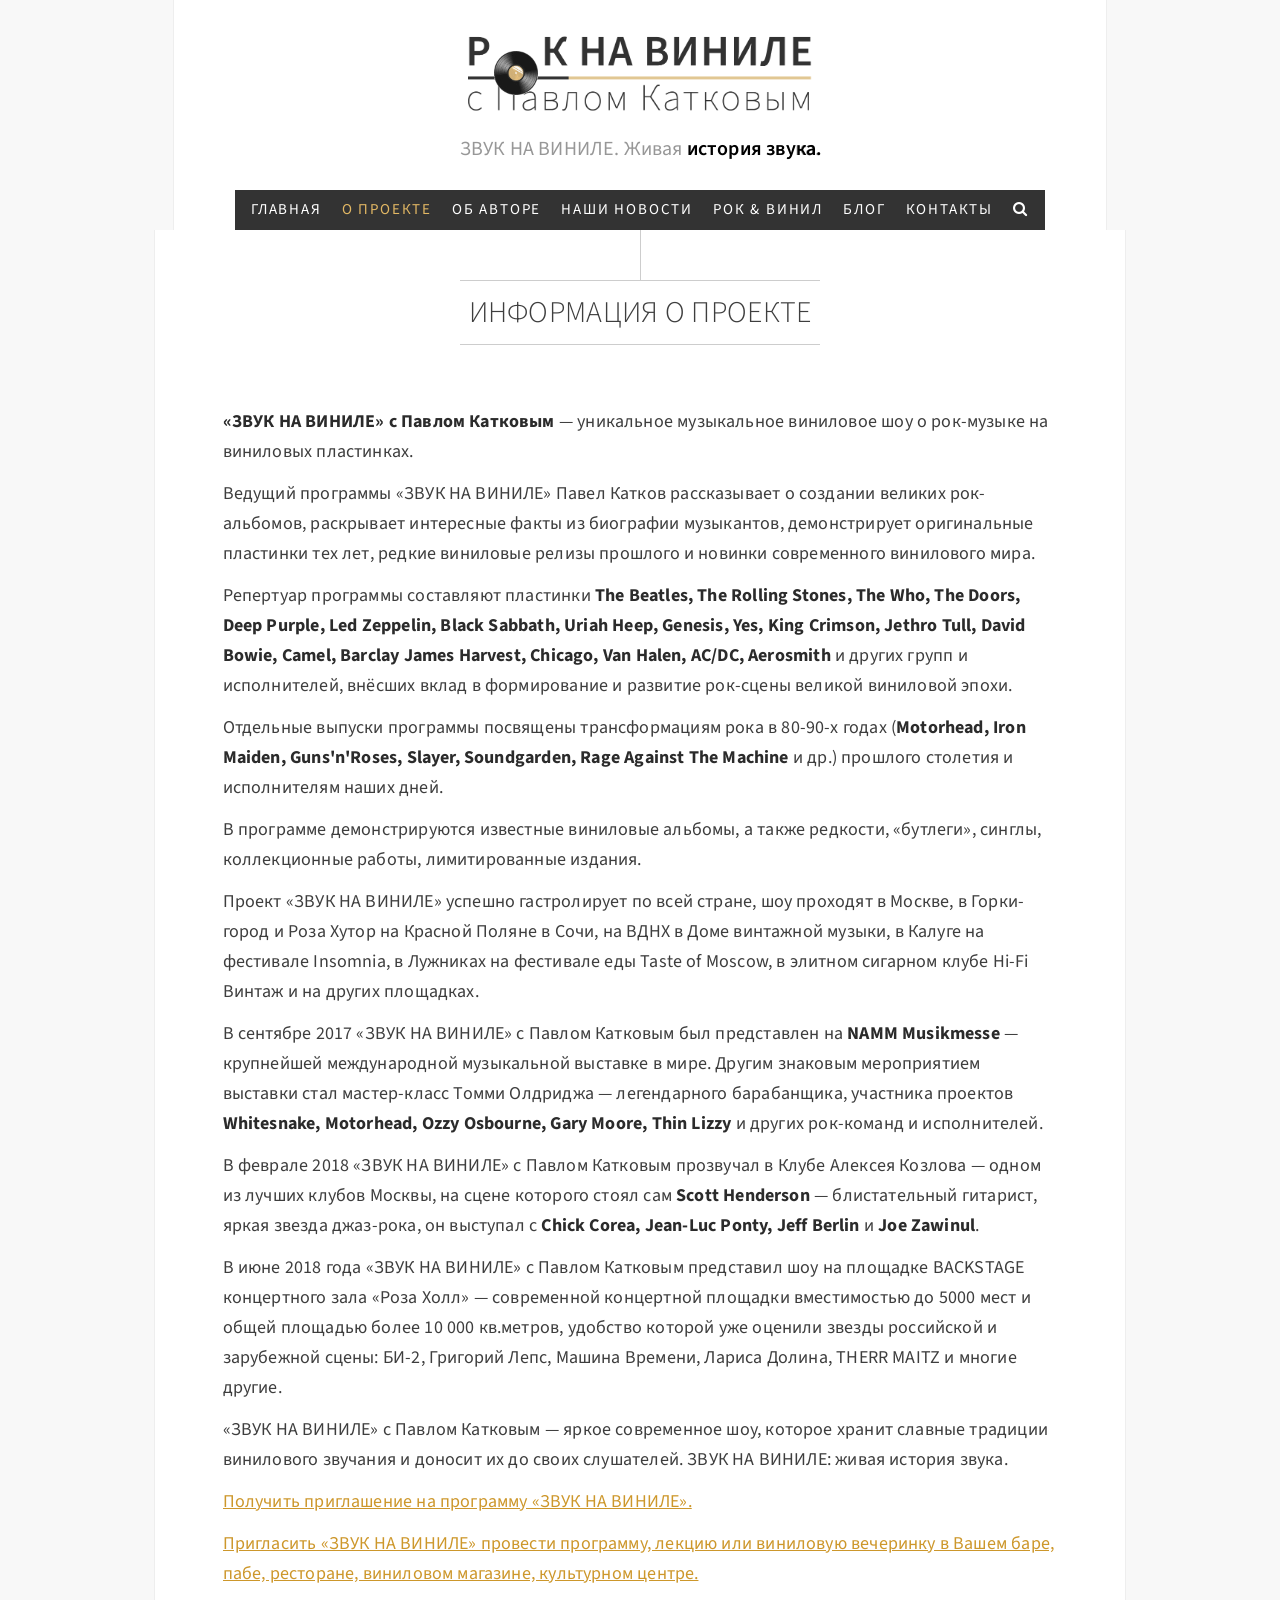
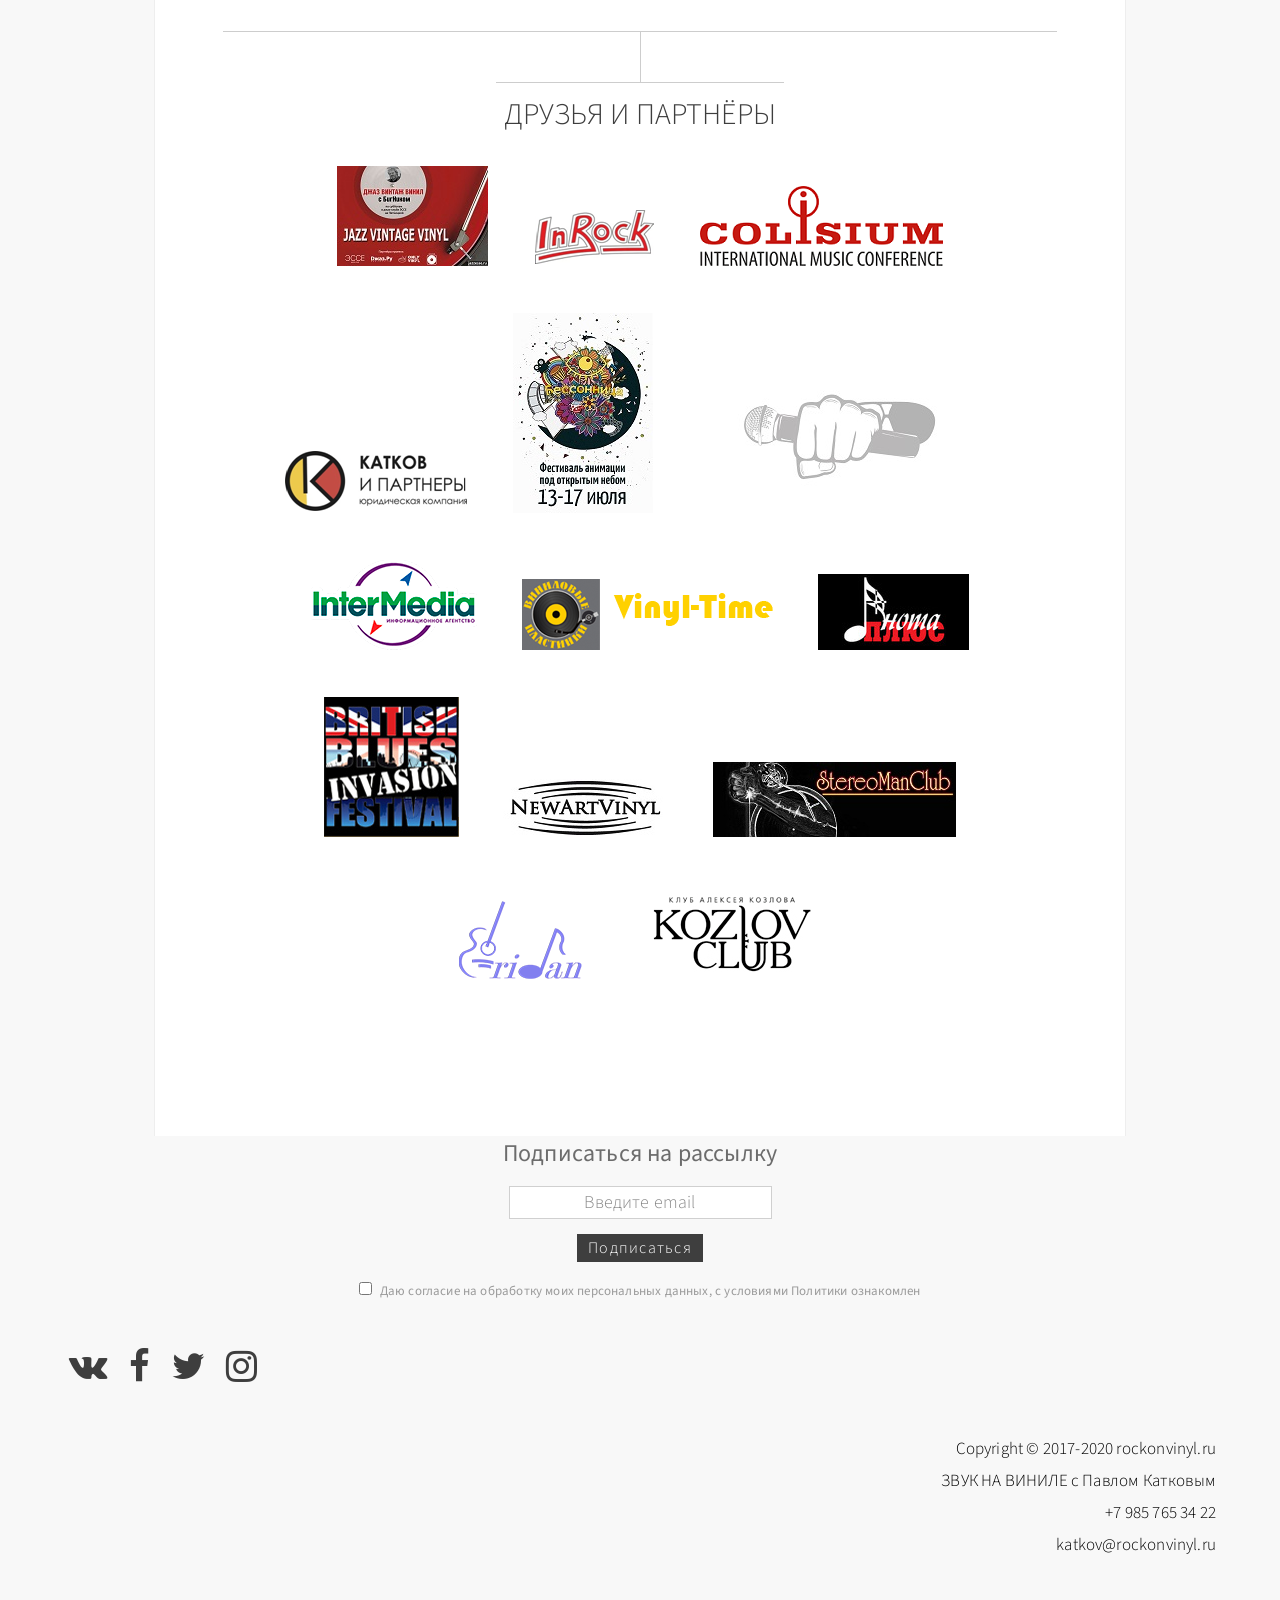
==== about.html @ 26c9b381 "Initial commit" ====
<!DOCTYPE html>
<html dir="ltr" lang="ru" class="">
<head>
    <meta http-equiv="Content-Type" content="text/html; charset=UTF-8">
    <title>Информация о проекте — ЗВУК НА ВИНИЛЕ с Павлом Катковым</title>
    <meta name="keywords" content="звук на виниле, о проекте, павел катков, винил, рок">
    <meta name="description" content="Информация о проекте ЗВУК НА ВИНИЛЕ с Павлом Катковым.">
    <meta name="viewport" content="width=device-width, initial-scale=1">
    <link href="https://fonts.googleapis.com/css?family=Source+Sans+Pro:200,300,400,600,700,900&display=swap&subset=cyrillic" rel="stylesheet">
    <link rel="stylesheet" type="text/css" href="assets/css/bootstrap.min.css">
    <link rel="stylesheet" type="text/css" href="assets/css/bootstrap-theme.css">
    <link rel="stylesheet" type="text/css" href="assets/css/jquery.fancybox.css">
    <link rel="stylesheet" href="https://cdnjs.cloudflare.com/ajax/libs/font-awesome/4.7.0/css/font-awesome.min.css">
    <link rel="stylesheet" type="text/css" href="assets/css/animate.min.css">
    <script src="assets/js/jquery-1.11.3.min.js"></script>
    <script src="assets/js/jquery.color.js"></script>
    <script src="assets/js/jquery.fancybox.js"></script>
    <script src="assets/js/bootstrap.min.js"></script>
    <link rel="stylesheet" type="text/css" href="assets/css/slick.css">
    <script type="text/javascript" src="assets/js/slick.min.js"></script>
    <link rel="stylesheet" type="text/css" href="assets/css/style.css">
    <script src="assets/js/detect.min.js"></script>
    <script src="assets/js/jquery.actual.min.js"></script>
    <script src="assets/js/script.js"></script>
    <style>
    .menu a.about {
        color:#e3b864;
    }
    </style>
    <style type="text/css">.fancybox-margin{margin-right:0px;}</style>
</head>
<body>
<div class="loader" style="display: none;"></div>
<div class="load" style="visibility: visible !important">

<div class="border-left" style="width: 173px; visibility: visible;"></div>
<div class="border-right" style="width: 173px; visibility: visible;"></div>
<div class="head"></div>
<div class="logo">
    <a href="index.html">
        <img class="logo-img" src="assets/img/logo2.png" alt="">
        <img class="logo-animation" src="assets/img/animation.gif" alt="">
        <br>
        <div class="slogan">
            ЗВУК НА ВИНИЛЕ.<br>
            <span class="frame1">Живая<span style="opacity: 0;">Живая</span></span> <span class="color">история</span> <span class="frame2">звука.<span style="opacity: 1;">звука.</span></span>
        </div>
    </a>
</div>

<!-- menu -->
<div class="menu-desktop menu" style="top: 190px; position: absolute;">
<ul>
    <li><a href="index.html" class="home">ГЛАВНАЯ</a></li>
    <li><a href="about.html" class="about">О ПРОЕКТЕ</a></li>
    <li><a href="autor.html" class="autor">ОБ АВТОРЕ</a></li>
    <li><a href="newsproject.html" class="newsproject">НАШИ НОВОСТИ</a></li>
    <li><a href="rockandvinyl.html" class="rockandvinyl">РОК &amp; ВИНИЛ</a></li>
    <li><a href="blog.html" class="blog">БЛОГ</a></li>
    <li><a href="contacts.html" class="contacts">КОНТАКТЫ</a></li>
    <li><a class="search" data-show="false"><i class="fa fa-search"></i></a></li>
</ul>
<div>
    <div class="menu-search">
        <form enctype="multipart/form-data" method="get" action="#" id="form-search">
            <input type="search" name="s" value="" placeholder="Поиск" class="req"><i class="fa fa-search" onclick="$('#form-search').submit();"></i>
        </form>
    </div>
</div>
<script>
$('#form-search').submit(tryFormSubmit);
$('.menu-desktop .search').click(function(){
    var s = $(this).attr('data-show');
    if (s=='false') {
        $('.menu-search').removeClass('slideOutUp');
        $('.menu-search').addClass('slideInDown');
        $('.menu-search').addClass('s');
        $('.menu-desktop .search').attr('data-show', 'true');
        $('.menu-search input').focus();
    } else {
        $('.menu-search').removeClass('slideInDown');
        $('.menu-search').addClass('slideOutUp');
        $('.menu-desktop .search').attr('data-show', 'false');
    }
});
</script>
</div>
<div class="menu-mobile menu" style="top: 190px; position: absolute;">
<i class="fa fa-bars"></i>
<ul>
    <li><a href="index.html" class="home">ГЛАВНАЯ</a></li>
    <li><a href="about.html" class="about">О ПРОЕКТЕ</a></li>
    <li><a href="autor.html" class="autor">ОБ АВТОРЕ</a></li>
    <li><a href="newsproject.html" class="newsproject">НАШИ НОВОСТИ</a></li>
    <li><a href="rockandvinyl.html" class="rockandvinyl">РОК &amp; ВИНИЛ</a></li>
    <li><a href="blog.html" class="blog">БЛОГ</a></li>
    <li><a href="contacts.html" class="contacts">КОНТАКТЫ</a></li>
    <li class="search">
        <form enctype="multipart/form-data" method="get" action="#" id="form-search-mobile">
            <input type="search" name="s" value="" placeholder="Поиск" class="req"><span class="fa fa-search" onclick="$('#form-search-mobile').submit();"></span>
        </form>
    </li>
    <script>
    $('#form-search-mobile').submit(tryFormSubmit);
    </script>
</ul>
</div>
<script>
$(window).scroll(function() {
    if (typeof block4 !=='undefined') {
        if (detect.parse(navigator.userAgent).browser.family == 'Firefox' || $(window).width() <= 971 || logodirect == 'showlogo') {
            menu();
        }
    } else {
        menu();
    }
});
</script>
<!-- end menu -->

<div class="top-container">
<div class="top-center">
<div class="top-content">
<div id="scroll-top"></div>

<div class="com-page component">

<div class="component-head-vr"></div>
<div class="component-head-block">
<h1>Информация о проекте</h1>
</div>

<div class="component-content" style="margin-top:30px; line-height:30px;">

<p><strong>«ЗВУК НА ВИНИЛЕ» с Павлом Катковым</strong> — уникальное музыкальное виниловое шоу о рок-музыке на виниловых пластинках.</p>

<p>Ведущий программы «ЗВУК НА ВИНИЛЕ» Павел Катков рассказывает о создании великих рок-альбомов, раскрывает интересные факты из биографии музыкантов, демонстрирует оригинальные пластинки тех лет, редкие виниловые релизы прошлого и новинки современного винилового мира.</p>

<p>Репертуар программы составляют пластинки <strong>The Beatles, The Rolling Stones, The Who, The Doors, Deep Purple, Led Zeppelin, Black Sabbath, Uriah Heep, Genesis, Yes, King Crimson, Jethro Tull, David Bowie, Camel, Barclay James Harvest, Chicago, Van Halen, AC/DC, Aerosmith</strong> и других групп и исполнителей, внёсших вклад в формирование и развитие рок-сцены великой виниловой эпохи.</p>

<p>Отдельные выпуски программы посвящены трансформациям рока в 80-90-х годах (<strong>Motorhead, Iron Maiden, Guns'n'Roses, Slayer, Soundgarden, Rage Against The Machine</strong> и др.) прошлого столетия и исполнителям наших дней.</p>

<p>В программе демонстрируются известные виниловые альбомы, а также редкости, «бутлеги», синглы, коллекционные работы, лимитированные издания.</p>

<p>Проект «ЗВУК НА ВИНИЛЕ» успешно гастролирует по всей стране, шоу проходят в Москве, в Горки-город и Роза Хутор на Красной Поляне в Сочи, на ВДНХ в Доме винтажной музыки, в Калуге на фестивале Insomnia, в Лужниках на фестивале еды Taste of Moscow, в элитном сигарном клубе Hi-Fi Винтаж и на других площадках.</p>

<p>В сентябре 2017 «ЗВУК НА ВИНИЛЕ» с Павлом Катковым был представлен на <strong>NAMM Musikmesse</strong> — крупнейшей международной музыкальной выставке в мире. Другим знаковым мероприятием выставки стал мастер-класс Томми Олдриджа — легендарного барабанщика, участника проектов <strong>Whitesnake, Motorhead, Ozzy Osbourne, Gary Moore, Thin Lizzy</strong> и других рок-команд и исполнителей.</p>

<p>В феврале 2018 «ЗВУК НА ВИНИЛЕ» с Павлом Катковым прозвучал в Клубе Алексея Козлова — одном из лучших клубов Москвы, на сцене которого стоял сам <strong>Scott Henderson</strong> — блистательный гитарист, яркая звезда джаз-рока, он выступал с <strong>Chick Corea, Jean-Luc Ponty, Jeff Berlin</strong> и <strong>Joe Zawinul</strong>.</p>

<p>В июне 2018 года «ЗВУК НА ВИНИЛЕ» с Павлом Катковым представил шоу на площадке BACKSTAGE концертного зала «Роза Холл» — современной концертной площадки вместимостью до 5000 мест и общей площадью более 10 000 кв.метров, удобство которой уже оценили звезды российской и зарубежной сцены: БИ-2, Григорий Лепс, Машина Времени, Лариса Долина, THERR MAITZ и многие другие.</p>

<p>«ЗВУК НА ВИНИЛЕ» с Павлом Катковым — яркое современное шоу, которое хранит славные традиции винилового звучания и доносит их до своих слушателей. ЗВУК НА ВИНИЛЕ: живая история звука.</p>

<p><a href="contacts.html">Получить приглашение на программу «ЗВУК НА ВИНИЛЕ».</a></p>

<p><a href="contacts.html">Пригласить «ЗВУК НА ВИНИЛЕ» провести программу, лекцию или виниловую вечеринку в Вашем баре, пабе, ресторане, виниловом магазине, культурном центре.</a></p>

</div>

</div>

<!-- banners -->
<div class="banners component">
    <div class="banners-hr"></div>
    <div class="component-head-vr"></div>
    <div class="component-head-block">
        <div>Друзья и партнёры</div>
    </div>
    <div class="banners-images">
        <a href="http://jazzesse.ru/" target="_blank"><img src="banners/vinylvintage.jpg" alt=""></a>
        <a href="http://inrock.ru/" target="_blank"><img src="banners/inrock.png" alt=""></a>
        <a href="http://colisium.org/" target="_blank"><img src="banners/logo_colisium.png" alt=""></a>
        <a href="http://katkovpartners.ru/" target="_blank"><img src="banners/katkov.png" alt=""></a>
        <a href="http://insomniafest.ru/" target="_blank"><img src="banners/insomnia.jpg" alt=""></a>
        <a href="http://arutunov.ru/" target="_blank"><img src="banners/arutunov.jpg" alt=""></a>
        <a href="http://intermedia.ru/" target="_blank"><img src="banners/InterMedia.png" alt=""></a>
        <a href="http://vinyl-time.com/" target="_blank"><img src="banners/vinyl_time.png" alt=""></a>
        <a href="http://nota.ru/" target="_blank"><img src="banners/notalogo.jpg" alt=""></a>
        <a href="https://www.hotdraftproductions.com/" target="_blank"><img src="banners/british.jpg" alt=""></a>
        <a href="https://www.newartvinyl.ru/" target="_blank"><img src="banners/NEWARTVINYL1.jpg" alt=""></a>
        <a href="https://www.stereomanclub.ru/" target="_blank"><img src="banners/STEREOMANCLUB1.jpg" alt=""></a>
        <a href="http://www.eridanaudio.ru/" target="_blank"><img src="banners/eridan.png" alt=""></a>
        <a href="https://kozlovclub.ru/" target="_blank"><img src="banners/kozlov.jpg" alt=""></a>
    </div>
</div>
<!-- end banners -->

</div>
</div>
</div>

<div class="bottom-container" id="footer">
<div class="bottom-bg"></div>
<div class="bottom-footer row">
    <div class="bottom-footer-center col-md-4 col-md-push-4">
        <div class="bottom-subscribe">
<div class="subscribe-head">Подписаться на рассылку</div>
<form id="subscribe-form">
<input id="subscribe-email" name="subscribe_email" onfocus="if(this.value=='Введите email') this.value='';" onblur="if(!this.value) this.value='Введите email';" type="email" value="Введите email" autocomplete="off">
<div id="subscribe-submit"><button type="submit">Подписаться</button><div id="subscribe-spinner"></div></div>
<div class="politika"><input type="checkbox" required=""> <span>Даю согласие на обработку моих персональных данных, с условиями Политики ознакомлен</span></div>
</form>
        </div>
    </div>
    <div class="bottom-footer-left col-md-4 col-md-pull-4">
        <div class="bottom-social">
            <a target="_blank" href="https://vk.com/rockonvinyl"><i class="fa fa-vk"></i></a>
            <a target="_blank" href="https://www.facebook.com/rockonvinyl"><i class="fa fa-facebook"></i></a>
            <a target="_blank" href="https://twitter.com/ROCKONVINYL"><i class="fa fa-twitter"></i></a>
            <a target="_blank" href="https://www.instagram.com/rockonvinyl"><i class="fa fa-instagram"></i></a>
        </div>
    </div>
    <div class="bottom-footer-right col-md-4">
        <div class="bottom-copyright">
            <p>Copyright &copy; 2017-2020 rockonvinyl.ru</p>
            <p>ЗВУК НА ВИНИЛЕ с Павлом Катковым</p>
            <p>+7 985 765 34 22</p>
            <p>katkov@rockonvinyl.ru</p>
        </div>
    </div>
</div>
</div>

<!-- modal subscribe-->
<div class="modal fade" id="ModalSubscribe" tabindex="-1" role="dialog" aria-labelledby="ModalSubscribeLabel" aria-hidden="true">
    <div class="modal-dialog">
        <div class="modal-content">
            <div class="modal-body" style="overflow:hidden; padding:30px 10px 30px 10px;">
                <div style="float:left;" class="msg"></div> <div style="float:right;"><button type="button" class="btn btn-default" data-dismiss="modal">Закрыть</button></div>
            </div>
        </div>
    </div>
</div>
<script>
$('#subscribe-form').submit(function(e){
    e.preventDefault();
    $('#ModalSubscribe').modal();
    $('#ModalSubscribe .modal-body .msg').html('Спасибо за подписку!');
    $('#subscribe-email').val('Введите email');
});
</script>
<!-- end modal subscribe-->

<a class="go-top">
    <div class="triangle-up"></div>
    <div class="rectangle"><span class="fa fa-angle-up"></span></div>
</a>

</div>
<script>
setTimeout(function(){
    $('.loader').hide();
    $('.load').attr('style', 'visibility: visible !important');
}, 700);
</script>

</body>
</html>
---- assets/css/style.css ----
* {
margin: 0;
padding: 0;
}
body, h1, h2, h3, h4, h5, input, select, textarea, table, th, td {
font-size:18px;
font-family: 'Source Sans Pro', sans-serif;
color:#3e3e3e;
font-weight:400;
letter-spacing:0.01em;
}
body, html {
margin:0;
padding:0;
height: 100%;
}
body {
position:relative;
}
:focus {
outline: none;
}
a:link, a:visited, a:hover, a:focus, a:active {
border: 0;
outline: 0;
}

input, select, textarea {
border:1px solid #d0d0d0;
padding:3px;
}
select {
padding:0;
}
table {
border-collapse:collapse;
border:none;
}
td, th {
border:1px solid #d0d0d0;
text-align:left;
padding:2px 5px;
vertical-align:top;
}
th, thead td {
font-family: 'Source Sans Pro'; font-weight: 700;
}
h1, h2, h3, h4, h5, h6 {
margin:20px 0 10px 0;
padding:0;
color:#3e3e3e;
}
h1 {
font-family: 'Source Sans Pro'; font-weight: 600;
font-size:30px;
color:#6c6c6c;
}
h2{
font-family: 'Source Sans Pro'; font-weight: 600;
font-size:26px;
}
h3{
font-family: 'Source Sans Pro'; font-weight: 600;
font-size:22px;
}
hr {
border:none;
color:#d0d0d0;
background-color:#d0d0d0;
height:1px;
}
img {
border:none;
}
a {
text-decoration:underline;
cursor:pointer;
color:#cd972b;
}
a:hover {
text-decoration:none;
}
a:link, a:visited, a:hover, a:focus, a:active {
color:#cd972b;
}
p, ul {
margin:12px 0;
}
ul {
list-style-type: disc;
padding-left:30px;
}
li {
margin:9px 0;
}
b, strong {
font-weight:normal;
font-family: 'Source Sans Pro'; font-weight: 700;
color:#2b2b2b;
}

/*************************************************************/
body {
    background-color:#f8f8f8;
    padding-right: 0 !important;
}
/*************************************************************/

.top-container {
    position: relative;
    box-sizing: border-box;
    min-height: 100%;
    padding-bottom: 200px;
    background-color:#fff;
    margin-left:12%;
    margin-right:12%;
    border-right:1px solid #eeeeee;
    border-left:1px solid #eeeeee;
}
.bottom-container {
    position: relative;
    height: 200px;
    margin-top: -200px;
    z-index:401;
}
.border-left, .border-right {
    position:fixed;
    width:12%;
    background-color:#f8f8f8;
    z-index:1000;
}
.border-left {
    border-right:1px solid #eeeeee;
    left:0;
}
.border-right {
    right:0;
    border-left:1px solid #eeeeee;
}

/*************************************************************/


.logo {
    position:absolute;
    z-index:990;
    text-align:center;
    width:100%;
    height:190px;
    font-size:0;
}
.logo a,
.logo a:hover {
    text-decoration:none;
}
.logo .logo-img {
    top:20px;
    position:relative;
    width:350px;
    left:22px;
}
.logo .logo-animation {
    position:relative;
    width:44px;
    left:-299px;
    top:3px;
}
.logo .slogan {
    position:absolute;
    font-size:20px;
    width:100%;
    top:135px;
    color:#979797;
}
.logo .slogan .frame1,
.logo .slogan .frame2 {
    position:relative;
}
.logo .slogan .color {
    color:#c9a763;
    color:#000000;
    font-weight:600;
}
.logo .slogan .frame1 span {
    color:#c9a763;
    color:#000000;
    position:absolute;
    left:0;
    opacity:1;
    font-weight:600;
}
.logo .slogan .frame2 span {
    color:#c9a763;
    color:#000000;
    position:absolute;
    left:0;
    opacity:0;
    font-weight:600;
}
.logo .slogan br {display:none;}

/*************************************************************/

.menu {
    position:absolute;
    z-index:1000;
    text-align:center;
    top:190px;
    width:100%;
}
.menu ul {
    position:relative;
    display:inline-block;
    list-style:none;
    margin:0;
    padding:0 0 0 16px;
    white-space:normal;
    background-color:rgba(0, 0, 0, 0.80);
    z-index:1002;
}
.menu ul li {
    position:relative;
    display:inline-block;
    margin:0;
    padding:0;
    margin-right:16px;
    height:40px;
    text-align:left;
}
.menu ul li a {
    display:block;
    padding-top:9px;
    font-size:15px;
    color:#fff;
    text-decoration:none;
    white-space:nowrap;
    font-family: 'Source Sans Pro'; font-weight: 400;
    letter-spacing:0.12em;
}
.menu ul li a:hover {
    text-decoration:underline;
}
.menu ul li:hover ul {
    display:block;
}
.menu ul li ul {
    display:none;
    position:absolute;
    z-index:101;
    background-color:rgba(0, 0, 0, 0.80);
    top:40px;
    left:-16px;
}
.menu ul li ul li {
    display:block;
    border-bottom:1px solid #656565;
}
.menu ul li ul li:first-of-type {
    border-top:1px solid #656565;
}
.menu ul li ul li:last-of-type {
    border-bottom:none;
}
.menu-mobile i {
    display:block;
    height:40px;
    margin:0;
    padding:5px 0 0 0;
    background-color:rgba(0, 0, 0, 0.80);
    color:#fff;
    font-size:32px;
    cursor:pointer;
}
.menu-mobile ul {
    display:none;
}
.menu-mobile ul li {
    display:block;
    text-align:center;
}
.menu-mobile {
    display:none;
}

.menu ul li .search:hover {
    color:#cd972b;
}
.menu-search {
    position:relative;
    background-color:#949494;
    width:300px;
    font-size:0;
    padding:0 4px 4px 4px;
    z-index:1001;
    display:none;
}
.menu-search.s {
    display:inline-block;
}
.menu-search i {
    font-size:18px;
    color:#acacac;
    position:absolute;
    right:12px;
    top:7px;
    cursor:pointer;
}
.menu-search input {
    width:100%;
    background-color:#f9f9f9;
    border:none;
    height:32px;
    font-size:16px;
    padding:4px 33px 4px 8px;
}

.menu-mobile li.search {
    height:58px;
}
.menu-mobile li.search form {
    display:inline-block;
    width:90%;
    max-width:300px;
    position:relative;
}
.menu-mobile li.search input {
    width:100%;
    background-color:#f9f9f9;
    border:none;
    height:38px;
    font-size:20px;
    padding:4px 35px 4px 8px;
    margin-top:3px;
}
.menu-mobile li.search span {
    font-size:20px;
    color:#acacac;
    position:absolute;
    right:10px;
    top:11px;
    cursor:pointer;
}
/*************************************************************/
.border-left,
.border-right {
    height:230px;
}
.head,
.slider, .slider-image, .slider-bg, .slider-svg {
    height:230px;
}
.slider-image {
    height:210px;
}
.head {
    position:absolute;
    top:0;
    z-index:900;
    width:100%;
    background-color:#fff;
}

/**************/

.slider {
    position:fixed;
    z-index:300;
    width:100%;
}
.slider-image, .slider-bg {
    position:absolute;
    width:100%;
}
.slider-image {
    z-index:301;
    background-size:cover;
    background-position:center center;
    background-repeat: no-repeat;
}
.slider-bg {
    z-index:302;
    /*background-color:rgba(225, 199, 147, 0.3);*/
}
.slider-text {
    position:absolute;
    z-index:303;
    font-family: 'Source Sans Pro'; font-weight: 900;
    color:#fff;
    font-size:26px;
    margin:0 auto;
    width:100%;
    text-align:center;
    letter-spacing:0.03em;
    padding-top:50px;
}
.slider-svg {
    position:absolute;
    width:100%;
    z-index:304;
    background-image:none;
    background-size:3200px 460px;
    background-position:bottom center;
    background-repeat: repeat-x;
}

/**************/

.top-center {
    position:relative;
    padding-top:230px;
}
.top-content {
    position:relative;
    z-index:501;
    margin-bottom:130px;
    background-color:#fff;
}

/*************************************************************/

.slick-track {
    margin:0 auto;
}

/*************************************************************/

.mod-news1 {
    position:relative;
}
.mod-news1 .component-head-block {
    color:#6c6c6c;
    text-decoration:none;
}
.mod-news1 .article {
    position:relative;
    margin:40px 0 0 0;
    display:block;
    text-decoration:none;
    overflow:hidden;
    padding-bottom:30px;
    border-bottom:1px solid #cdcdcd;
    cursor:pointer;
}
.mod-news1 .article-images {
    position:absolute;
    width:230px;
    height:230px;
    right:0;
    top:0;
}
.mod-news1 .article-img {
    position:relative;
    width:100%;
    height:230px;
    background-size:cover;
    background-position:center center;
    background-repeat: no-repeat;
    background-color:#f8f8f8;
    background-color:#ffffff;
}
.mod-news1 .article-content {
    position:relative;
    width:auto;
    padding-right:260px;
    min-height:230px;
}
.mod-news1 .article-content-head {
    font-family: 'Source Sans Pro'; font-weight: 600;
    color:#000000;
    margin-bottom:10px;
    font-size:18px;
}
.mod-news1 .article-content-txt {
    text-align:justify;
    color:#3e3e3e;
    font-size:18px;
    line-height:30px;
}
.mod-news1 .article-tags {
    margin-top:10px;
}
.mod-news1 .article-tags a {
    text-decoration:none;
    margin-right:7px;
    font-size:16px;
}
.mod-news1 .article-tags a:hover {
    text-decoration:underline;
}
.mod-news1 i {
    color:#717171;
}
.mod-news1 .article:hover i {
    color:#cd972b;
}
.mod-news1 .article-content-head span {
    color:#9a9a9a;
    font-family: 'Source Sans Pro'; font-weight: 300;
    font-size:0.8em;
    white-space: nowrap;
}

/*******************/

.mod-news2 {
    position:relative;
}
.mod-news2 .component-head-vr {

}
.mod-news2 .article {
    position:relative;
    display:block;
    text-decoration:none;
    border-bottom:1px solid #cdcdcd;
    cursor:pointer;
}
.mod-news2 .article:last-of-type {
    border:none;
}
.mod-news2 .article-top {
    position:relative;
    
}
.mod-news2 .article-vr {
    position:relative;
    height:25px;
    border-right:1px solid #cdcdcd;
    width:50%;
}
.mod-news2 .article-date {
    margin:0 auto;
    width:100px;
    text-align:center;
    border:1px solid #cdcdcd;
    color:#3e3e3e;
    font-family: 'Source Sans Pro'; font-weight: 300;
    font-size:0.8em;
    padding:3px;
}
.mod-news2 .article-content {
    position:relative;
    width:auto;
    padding-right:180px;
    min-height:150px;
}
.mod-news2 .article-head {
    font-family: 'Source Sans Pro'; font-weight: 600;
    color:#000000;
    margin:10px 0 10px 0;
    font-size:18px;
}
.mod-news2 .article-bottom {
    position:relative;
}
.mod-news2 .article-txt {
    font-size:18px;
    text-align:justify;
    color:#3e3e3e;
    margin:0 0 0 0;
    padding-bottom:10px;
    line-height:28px;
}
.mod-news2 .article-tags {
    padding-bottom:30px;
}
.mod-news2 .article-tags a {
    text-decoration:none;
    margin-right:7px;
    font-size:16px;
}
.mod-news2 .article-tags a:hover {
    text-decoration:underline;
}
.mod-news2 i {
    color:#717171;
}
.mod-news2 .article-img, .mod-news2 .article-img-black {
    position:absolute;
    width:150px;
    height:150px;
    right:0;
    top:0;
    background-size:cover;
    background-position:center center;
    background-repeat: no-repeat;
    background-color:#f8f8f8;
    background-color:#fff;
}
.mod-news2 .article-img-black {
    -webkit-filter: grayscale(100%);
    -moz-filter: grayscale(100%);
    -ms-filter: grayscale(100%);
    -o-filter: grayscale(100%);
    filter: grayscale(100%);
    filter: gray; /* IE 6-9 */
}

/*************************************************************/

.mod-blog {
    position:relative;
}
.mod-blog .component-head-vr.b {
    height:30px;
}
.mod-blog .article {
    position:relative;
    display:block;
    text-decoration:none;
    border-bottom:1px solid #cdcdcd;
    padding-bottom:45px;
}
.mod-blog .article:last-of-type {
    border:none;
}
.mod-blog .article-vr {
    position:relative;
    height:25px;
    border-right:1px solid #cdcdcd;
    width:50%;
}
.mod-blog .article-date {
    margin:0 auto;
    margin-bottom:30px;
    width:100px;
    text-align:center;
    border:1px solid #cdcdcd;
    border-top:none;
    color:#3e3e3e;
    font-family: 'Source Sans Pro'; font-weight: 300;
    font-size:0.8em;
    padding:3px;
}
.mod-blog .article:first-of-type .article-date {
    border-top:1px solid #cdcdcd;
}
.mod-blog .article-head {
    position:relative;
    font-family: 'Source Sans Pro'; font-weight: 600;
    color:#000000;
    margin:0 0 10px 0;
    font-size:26px;
    top:-3px;
}
.mod-blog .article-txt {
    font-size:18px;
    color:#3e3e3e;
    margin:0 0 0 0;
    padding-bottom:10px;
    line-height:28px;
}
.mod-blog .article-txt .h {
    display:none;
}
.mod-blog .article-tags {
    margin-top:20px;
}
.mod-blog .article-tags a {
    text-decoration:none;
    margin-right:7px;
    font-size:16px;
}
.mod-blog .article-tags a:hover {
    text-decoration:underline;
}
.mod-blog .readmore {
    white-space:nowrap;
}

/******************************/

.mod-blog .images-txt {
    position:relative;
    float:right;
    overflow:hidden;
    height:262px;
    margin: 0 0 0 20px;
}
.mod-blog .images-txt img {
    position:relative;
    float:left;
    height:262px;
}
.mod-blog .images-txt .images-box {
    position:relative;
    float:left;
}
.mod-blog .images-txt .images-box.c3 {
    width:132px;
}
.mod-blog .images-txt .images-box.c4 {
    width:88px;
}
.mod-blog .images-txt .img {
    position:relative;
    display:block;
    margin:0 0 2px 2px;
    background-repeat: no-repeat;
    background-position:center center;
    background-size:cover;
}
.mod-blog .images-txt .img:last-of-type {
    margin-bottom:0;
}
.mod-blog .images-txt .images-box.c3 .img {
    position:relative;
    width:130px;
    height:130px;
}
.mod-blog .images-txt .images-box.c4 .img {
    position:relative;
    width:86px;
    height:86px;
}

/******************************/

.mod-blog .mobile {
    display:none;
}
.mod-blog .images-top {
    position:relative;
    height:262px;
    margin:0 0 25px 0;
    overflow:hidden;
}
.mod-blog .mobile .images-top {
    overflow-x:scroll;
    overflow-y:hidden;
}
.mod-blog .images-top .wrapper {
    width:10000px;
    height:262px;
}
.mod-blog .images-top img,
.mod-blog .images-top .images-box,
.mod-blog .images-top .first-box,
.mod-blog .images-top .last-box {
    position:relative;
    height:262px;
    float:left;
}
.mod-blog .images-top .img {
    position:relative;
    display:block;
    background-repeat: no-repeat;
    background-position:center center;
    background-size:cover;
    float:left;
    margin:0 0 2px 2px;
    width:86px;
    height:86px;
}
.mod-blog .images-top .first-box .img  {
    width:130px;
    height:130px;
}

.mod-blog .images-top .images-box.c2 {
    width:264px;
}
.mod-blog .images-top .images-box.c2 .img {
    width:262px;
    height:262px;
}

.mod-blog .images-top .images-box.c3 {
    width:528px;
}
.mod-blog .images-top .images-box.c3 .img {
    width:262px;
    height:262px;
}

.mod-blog .images-top .images-box.c4 {
    width:396px;
}
.mod-blog .images-top .images-box.c4 .img {
    width:130px;
    height:130px;
}
.mod-blog .images-top .images-box.c4 .img:first-of-type {
    width:262px;
    height:262px;
}

.mod-blog .images-top .images-box.c5 {
    width:264px;
}
.mod-blog .images-top .images-box.c6 {
    width:220px;
}
.mod-blog .images-top .images-box.c7 {
    width:176px;
}
.mod-blog .images-top .images-box.c8 {
    width:352px;
}
.mod-blog .images-top .images-box.c9 {
    width:308px;
}
.mod-blog .images-top .images-box.c10 {
    width:264px;
}
.mod-blog .images-top .images-box.c11 {
    width:440px;
}
.mod-blog .images-top .images-box.c12 {
    width:396px;
}
.mod-blog .images-top .images-box.c13 {
    width:352px;
}
.mod-blog .images-top .images-box.c14,
.mod-blog .images-top .images-box.c15,
.mod-blog .images-top .images-box.c16 {
    width:440px;
}
.mod-blog .images-top .images-box.c17,
.mod-blog .images-top .images-box.c18,
.mod-blog .images-top .images-box.c19 {
    width:528px;
}
.mod-blog .images-top .images-box.c20,
.mod-blog .images-top .images-box.c21,
.mod-blog .images-top .images-box.c22 {
    width:616px;
}
.mod-blog .images-top .images-box.c23,
.mod-blog .images-top .images-box.c24,
.mod-blog .images-top .images-box.c25 {
    width:704px;
}
.mod-blog .images-top .images-box.c26,
.mod-blog .images-top .images-box.c27,
.mod-blog .images-top .images-box.c28 {
    width:792px;
}
.mod-blog .images-top .images-box.c29,
.mod-blog .images-top .images-box.c30,
.mod-blog .images-top .images-box.c31 {
    width:880px;
}
.mod-blog .images-top .images-box.c32,
.mod-blog .images-top .images-box.c33,
.mod-blog .images-top .images-box.c34 {
    width:968px;
}
.mod-blog .images-top .images-box.c35,
.mod-blog .images-top .images-box.c36,
.mod-blog .images-top .images-box.c37 {
    width:1056px;
}
.mod-blog .images-top .images-box.c38,
.mod-blog .images-top .images-box.c39,
.mod-blog .images-top .images-box.c40 {
    width:1144px;
}

.mod-blog .images-top .images-box.c6 .first-box,
.mod-blog .images-top .images-box.c9 .first-box,
.mod-blog .images-top .images-box.c12 .first-box {
    width:132px;
}
.mod-blog .images-top .images-box.c8 .first-box,
.mod-blog .images-top .images-box.c11 .first-box {
    width:264px;
}
.mod-blog .images-top .images-box.c6 .last-box,
.mod-blog .images-top .images-box.c8 .last-box {
    width:88px;
}
.mod-blog .images-top .images-box.c9 .last-box,
.mod-blog .images-top .images-box.c11 .last-box {
    width:176px;
}
.mod-blog .images-top .images-box.c12 .last-box {
    width:264px;
}

.mod-blog .images-top .images-box.c5 .img {
    width:130px;
    height:130px;
}

/*********/

.mod-blog .nl,
.mod-blog .nr {
    display:none;
}

/*********/

.images-box a {
    display:block;
}
.mod-blog .gallery,
.mod-blog .gallery-txt {
    transition: all 0.2s;
}
.mod-blog .gallery:hover,
.mod-blog .gallery-txt:hover {
    opacity:0.8;
}

@media screen and (max-width: 390px) {
    .mod-blog .mobile .images-top.one .wrapper {
        width:100%!important;
    }
    .mod-blog .mobile .images-top.one .wrapper img {
        width:100%;
        height:auto;
    }
    .mod-blog .mobile .images-top.one {
        height:auto;
    }
}

/*************************************************************/

.com-blog-article .readmore {
    display:none;
}

/*************************************************************/

.mod-blog .component-head-block h1 {
    margin-bottom:0;
}
.com-blog-article .component-head-block h1 {
    margin-bottom:15px;
}

/*************************************************************/

.component {
    padding:0 7% 0 7%;
    position:relative;
}
.component-head-block div, .component-head-block h1 {
    font-family: 'Source Sans Pro'; font-weight: 300;
    font-size:30px;
    text-align:center;
    padding:10px 1% 10px 1%;
    margin:0;
    border-top:1px solid #cdcdcd;
    border-bottom:1px solid #cdcdcd;
    display:inline-block;
    color:#3e3e3e;
    text-transform:uppercase;
}
.component-head-block a div:hover, .component-head-block a h1:hover {
    color:#cd972b;
}
.component-head-block h1 {
    margin-bottom:20px;
}
.component-head-block {
    text-align:center;
}
.component-head-vr {
    height:50px;
    border-right:1px solid #cdcdcd;
    width:50%;
}

.component-tags {
    margin-top:30px;
}
.component-tags span {
    color:#9a9a9a;
    margin-right:7px;
    font-family: 'Source Sans Pro'; font-weight: 300;
}
.component-tags a {
    margin-right:7px;
    text-decoration:none;
}
.component-tags a:hover {
    text-decoration:underline;
}
#component-tags-copy {
    position:absolute;
    opacity:0;
    left:-9000px;
}

.component-content {
    line-height:28px;
    overflow:hidden;
}

.component-share {
    overflow:hidden;
    margin-top:40px;
}
.component-share-head {
    float:left;
    color:#9a9a9a;
    margin-right:15px;
    font-family: 'Source Sans Pro'; font-weight: 300;
}
.component-share .ya-share2 {
    float:left;
}
/*************************************************************/

.com-page {
    overflow:hidden;
}
.com-page-image {
    width:100%;
    margin:10px 0 20px 0;
}

/*************************************************************/

.com-search .article-tags .com {
    color:#3e3e3e;
    text-decoration:underline;
}
.com-search .article-tags .com:hover {
    text-decoration:none;
}
.com-search .article-tags span {
    margin-right:7px;
}
.com-search .noresult {
    text-align:center;
    padding: 0 0 30px 0;
}

/*************************************************************/
.com-news1-article .slick-slide {
    margin:0 10px;
}
.com-news1-article-date {
    text-align:center;
    color:#9a9a9a;
    font-family: 'Source Sans Pro'; font-weight: 300;
    margin-bottom:15px;
}
.com-news1-article h2 {
    text-align:center;
    margin:15px 0 25px 0;
    padding: 0 7% 0 7%;
}
.com-news1-article-images {
    position:relative;
    width:100%;
    height:242px;
    background-color:#f8f8f8;
    margin-bottom:40px;
    border-top: 1px solid #eaeaea;
    border-bottom: 1px solid #eaeaea;
}
.com-news1-article-images div {
    position:relative;
    width:100%;
    height:240px;
}
.com-news1-article-images div a {
    display:block;
    position:relative;
    height:240px;
    width:auto;
    background-size:cover;
    background-position:center center;
    background-repeat: no-repeat;
}
@media screen and (max-width: 991px) {
    .com-news1-article-images div a {
        background-size:auto 100%;
    }
    .com-news1-article .slick-slide {
        margin:0;
    }
}
.com-news1-article-images .slick-arrow {
    position:absolute;
    color:#b8b8b8;
    font-size:40px;
    top:44%;
    cursor:pointer;
    z-index:1000;
    display:block;
    width:60px;
    height:60px;
    padding-top:10px;
}
.com-news1-article-images .slick-arrow:hover {
    color:#d3d3d3;
}
.com-news1-article-images .slick-prev {
    left:20px;
    text-align:left;
}
.com-news1-article-images .slick-next {
    right:20px;
    text-align:right;
}
.com-news1-article-images .slick-disabled {
    visibility:hidden;
}
.com-news1-list .article:last-child {
    border:none;
}

/*************************************************************/

.com-news1-list .article-images {
    width:160px;
    height:160px;
}
.com-news1-list .article-img {
    height:160px;
}
.com-news1-list .article-content {
    padding-right:190px;
    min-height:160px;
}

/*************************************************************/

.com-news2-list .article:last-child {
    border:none;
}
.com-news2-list .articles {
    margin-bottom:20px;
}

.com-news2-list .component-head-block h1 {
    margin-bottom:0;
}
.com-news2-list .article-head,
.com-news2-list .article-txt {
    font-size:18px;
}

/*************************************************************/



/*************************************************************/

.banners {
    overflow:hidden;
    margin-top:30px;
}
.banners-hr{
    border-top:1px solid #cdcdcd;
}
.banners-images {
    text-align:center;
}
.banners-images a {
    display:inline-block;
    margin:20px;
}
.banners .component-head-block div {
    border-bottom:none;
}

/*************************************************************/

.bottom-bg {
    background-image:none;
    background-size: 3200px 460px;
    background-position:bottom center;
    background-repeat: repeat-x;
    width:100%;
    position:absolute;
    bottom:130px;
}
.bottom-footer {
    position:relative;
}
.bottom-footer-left {
    position:relative;
    padding:0 0 0 5%;
}
.bottom-footer-center {
    position:relative;
    padding:0;
}
.bottom-footer-right {
    position:relative;
    padding:0 5% 0 0;
}

.bottom-container,
.bottom-bg,
.bottom-footer {
    height:200px;
}
.bottom-container,
.bottom-footer,
.bottom-footer-left,
.bottom-footer-center,
.bottom-footer-right {
    background-color:#f8f8f8;

}
.bottom-footer-left p,
.bottom-footer-center p,
.bottom-footer-right p {
    margin:0;
    padding:4px 0;
}

/*************************************************************/

.bottom-social {
    position:relative;
}
.bottom-social a{
    font-size:36px;
    color:#3e3e3e;
    letter-spacing:0.2em;
    margin:0 5px 0 5px;
    display:inline-block;
}
.bottom-social a:hover {
    color:#636363;
}
.bottom-social i {

}

/*************************************************************/

.bottom-subscribe {
    position:relative;
    text-align:center;
}
.bottom-subscribe .politika span{
    font-size:13px;
    color:#9b9b9b;
}
.bottom-subscribe .politika span a {
    color:#9b9b9b;
}
.bottom-subscribe .politika input{
    margin-right:3px;
}
.subscribe-head {
    font-family: 'Source Sans Pro'; font-weight: 400;
    font-size:24px;
    color:#6c6c6c;
    padding: 0 1% 15px 1%;
}
#subscribe-email {
    text-align:center;
    display:inline-block;
    color:#898989;
    font-family: 'Source Sans Pro'; font-weight: 300;
    width:255px;
}
#subscribe-submit {
    margin:15px 0 15px 0;
}
#subscribe-submit button{
    display:inline-block;
    background-color:#3e3e3e;
    color:#fff;
    font-family: 'Source Sans Pro'; font-weight: 300;
    padding:2px 10px 2px 10px;
    cursor:pointer;
    border:1px solid #3e3e3e;
    font-size:16px;
    letter-spacing:0.08em;
}
#subscribe-submit button:hover{
    background-color:#636363;
    border-color:#636363;
}
#subscribe-submit button:active{
    border-bottom:1px solid #979797;
    border-right:1px solid #979797;
    border-top:1px solid #3e3e3e;
    border-left:1px solid #3e3e3e;
}
#subscribe-spinner{
    position:absolute;
    width:50px;
    height:50px;
    top:40px;
    left:50%;
    margin-left:-25px;
    display:none;
    background-image:none;
    background-size:contain;
    background-position:center center;
    background-repeat: no-repeat;
}

/*************************************************************/

.bottom-copyright {
    font-family: 'Source Sans Pro'; font-weight: 300;
    color:#000000;
    text-align:right;
    font-size:17px;
}

/*************************************************************/

.bottom-subscribe,
.bottom-social,
.bottom-copyright {
    padding-bottom:40px;
}

/*************************************************************/

@media screen and (max-width: 1280px) {
    .slider-svg {
        background-image:none;
        background-size:1600px 230px;
    }
}
@media screen and (max-width: 736px) {
    .slider-svg {
        background-image:none;
        background-size:1280px 184px;
    }
}
@media screen and (max-width: 410px) {
    .logo {
        position:absolute;
        z-index:990;
        width:100%;
    }
    .logo .logo-img {
        position:absolute;
        z-index:991;
        width:90%;
        left:5%;
        top:11%;
    }
    .logo .logo-animation {
        position:absolute;
        width:12%;
        left:12.3%;
        top:12%;
    }
    .logo .slogan {
        top:	auto;
        bottom:20px;
        padding:0 5px;
    }
}
@media screen and (max-width: 360px) {
    .logo .slogan {
        bottom:10px;
    }
    .logo .slogan br {display:inline;}
}
@media screen and (max-width: 330px) {
    .logo .slogan {
        bottom:20px;
    }
    #subscribe-email {
        width:90%;
    }
}

@media screen and (max-width: 1250px) {
    .mod-news1 .article-content-txt {
        line-height:26px;
        font-size:17px;
    }
    .mod-news2 .article-txt {
        line-height:26px;
        font-size:17px;
    }
}
@media screen and (max-width: 1150px) {
    .mod-news1 .article-content-txt {
        line-height:24px;
        font-size:16px;
    }
    .mod-news2 .article-txt {
        line-height:24px;
        font-size:16px;
    }
}

@media screen and (max-width: 991px) {
    
    .mod-news1 .article-content-txt {
        line-height:30px;
        font-size:18px;
    }
    .mod-news2 .article-txt {
        line-height:28px;
        font-size:18px;
    }
    .top-container {
        margin:0;
        border:0;
    }
    .border-left, .border-right {
        display:none;
    }
    .component,
    .com-news1-article h2    {
        padding:0 3% 0 3%;
    }
    
    .bottom-footer-left, .bottom-footer-center, .bottom-footer-right {
        position:relative;
        padding:0 5% 0 5%;
    }
    
    .bottom-copyright,
    .bottom-social {
        text-align:center;
    }
    .menu-desktop {
        display:none;
    }
    .menu-mobile {
        display:block;
    }
    
    /********************/

    .slider, .slider-svg, .slider-text, .slider-text, .slider-bg, .slider-image {
        display:none;
    }
    
    /********************/
    
    .mod-news1 {

    }
    .mod-news1 .article-images {
        position:relative;
        width:100%;
        /* height:230px; */
        float:none;
    }
    .mod-news1 .article-img {
        background-size:auto 100%;
    }
    .mod-news1 .article-content {
        width:100%;
        margin-top:20px;
        padding-right:0;
        min-height:0;
    }
    .mod-news1 .article-content-head {
        text-align:center;
    }
    .mod-news1 i, .mod-news2 i {
        visibility: visible;
    }
    
    /*****************/
    
    .mod-news2 .article:hover .article-date {
        color:#3e3e3e;
        border-color:#cdcdcd;
        background-color:#fff;
    }
    .mod-news2 .article-img,
    .mod-news2 .article-img-black {
        display:none;
    }
    .mod-news2 .article-content {
        padding-right:0;
        min-height:0;
        width:100%;
    }
    
}

@media screen and (min-width: 992px) {

}

/*************************************************************/

.pagination {
margin:0;
overflow:hidden;
display: block;
padding: 0;
text-align:center;
}
.pagination a{
display:inline-block;
width:38px;
height:38px;
background-color:#fff;
color:#3e3e3e;
text-decoration:none;
padding:5px 0 0 0;
margin:0 1px 5px 0;
font-family: 'Source Sans Pro'; font-weight: 400;
text-align:center;

-webkit-border-radius: 19px;
-moz-border-radius: 19px;
border-radius: 19px;
}
.pagination a.next{
width:auto;
height:38px;
-webkit-border-radius: 0;
-moz-border-radius: 0;
border-radius: 0;
}
.pagination a.active, .pagination a.active:hover {
background-color: #e5c585;
color:#fff;
}
.pagination a:hover {
background-color: #e9e9e9;
}
.pagination a.next:hover{
background-color:transparent;
}

/*************************************************************/

.go-top {
    position:fixed;
    z-index:10000;
    bottom:45px;
    right:10px;
    opacity:0.6;
    -moz-opacity:0.6;
    filter: alpha(opacity=60);
    display:none;
}
.rectangle {
    position:relative;
    width: 40px;
    height: 30px;
    background:#d49f34;
    text-align:center;
}
.rectangle span{
    position:relative;
    color:#fff;
    font-size:25px;
    top:-1px;
}
.triangle-up {
    position:relative;
    width: 0;
    height: 0;
    border-left: 20px solid transparent;
    border-right: 20px solid transparent;
    border-bottom: 10px solid #d49f34;
}

/*************************************************************/

.row,
.container .navbar-collapse {
    margin:0;
}
.both {
    clear:both;
}

/*************************************************************/

.color1 {
    color:#cd972b;
}
.hidden {
    display:none;
}

/*************************************************************/

.slideInDown {
-webkit-animation-name: slideInDown;
animation-name: slideInDown;
-webkit-animation-duration: 0.3s;
animation-duration: 0.3s;
-webkit-animation-fill-mode: both;
animation-fill-mode: both;
}
@-webkit-keyframes slideInDown {
0% {
-webkit-transform: translateY(-100%);
transform: translateY(-100%);
visibility: visible;
}
100% {
-webkit-transform: translateY(0);
transform: translateY(0);
}
}
@keyframes slideInDown {
0% {
-webkit-transform: translateY(-100%);
transform: translateY(-100%);
visibility: visible;
}
100% {
-webkit-transform: translateY(0);
transform: translateY(0);
}
}

.slideOutUp {
-webkit-animation-name: slideOutUp;
animation-name: slideOutUp;
-webkit-animation-duration: 0.3s;
animation-duration: 0.3s;
-webkit-animation-fill-mode: both;
animation-fill-mode: both;
}
@-webkit-keyframes slideOutUp {
0% {
-webkit-transform: translateY(0);
transform: translateY(0);
}
100% {
visibility: hidden;
-webkit-transform: translateY(-100%);
transform: translateY(-100%);
}
}
@keyframes slideOutUp {
0% {
-webkit-transform: translateY(0);
transform: translateY(0);
}
100% {
visibility: hidden;
-webkit-transform: translateY(-100%);
transform: translateY(-100%);
}
} 

.recaptcha {
    margin: 10px auto;
}
.g-recaptcha {
    display: inline-block;
}
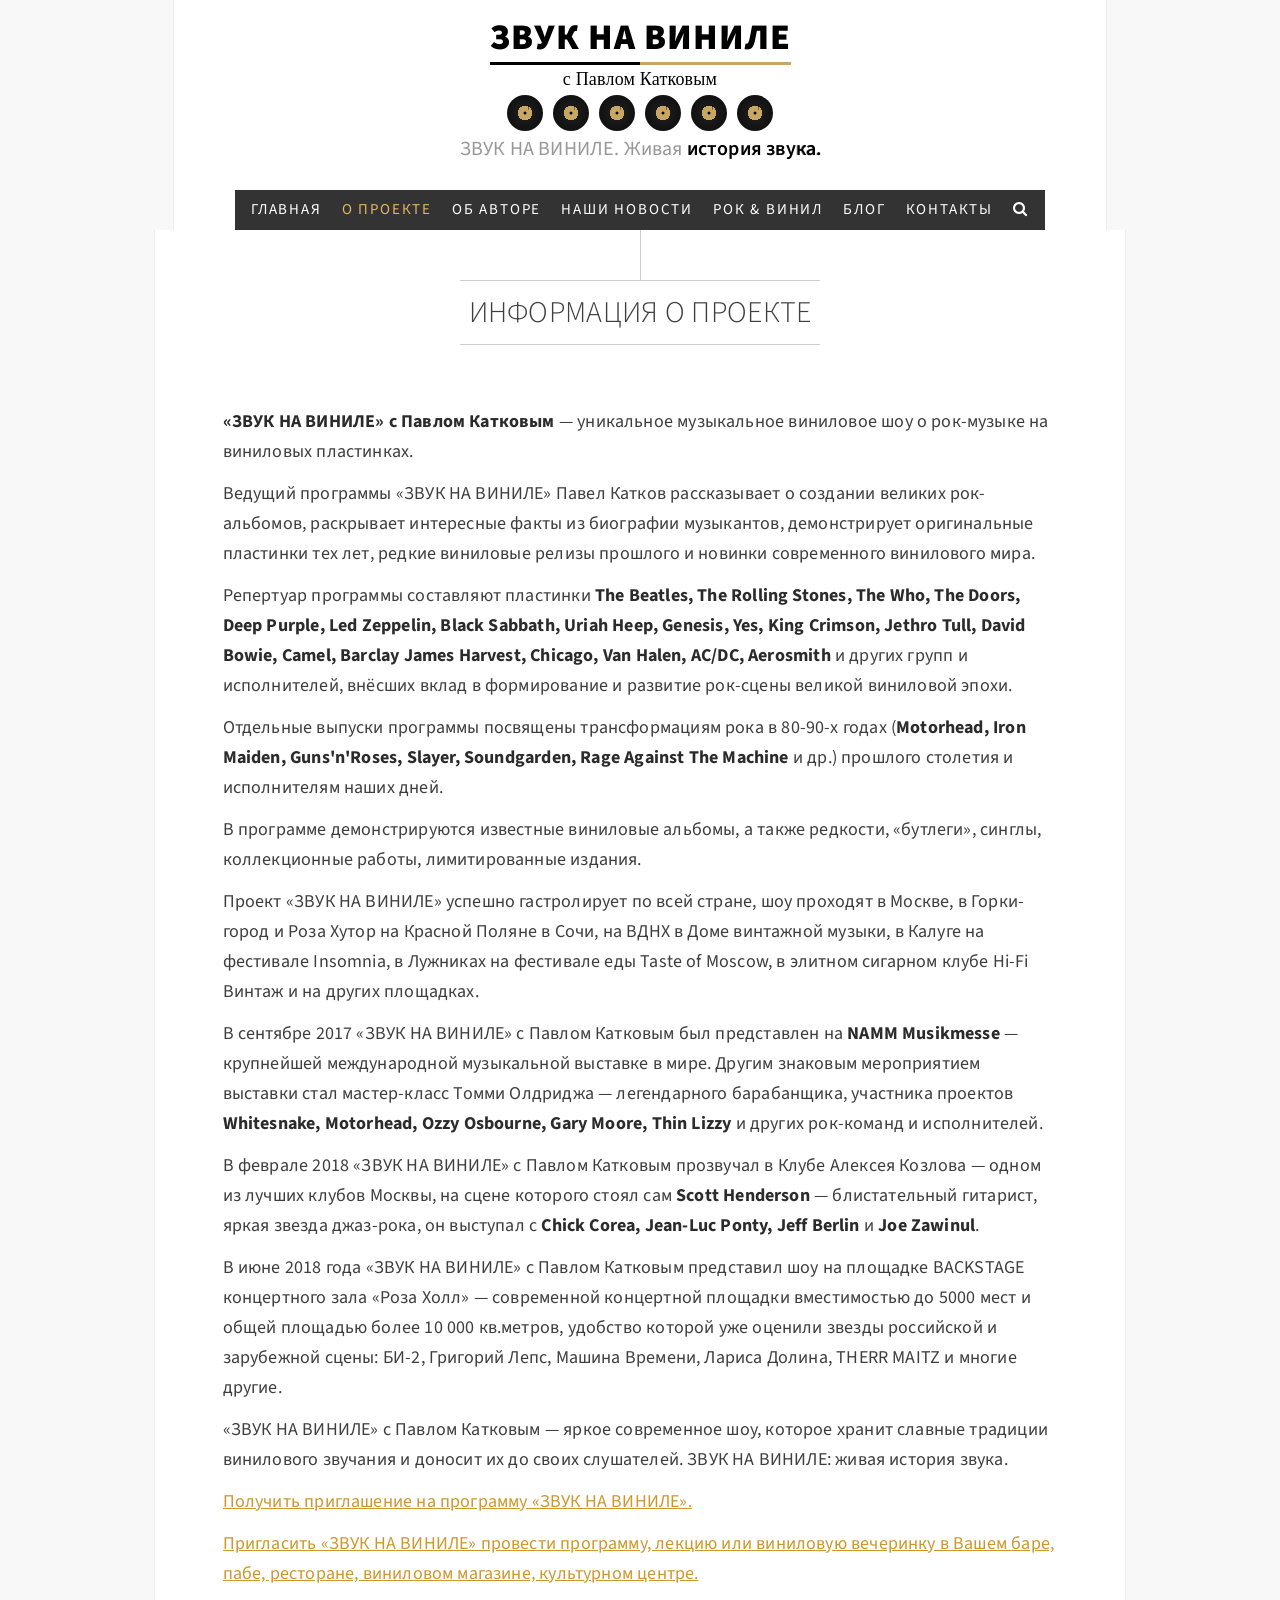
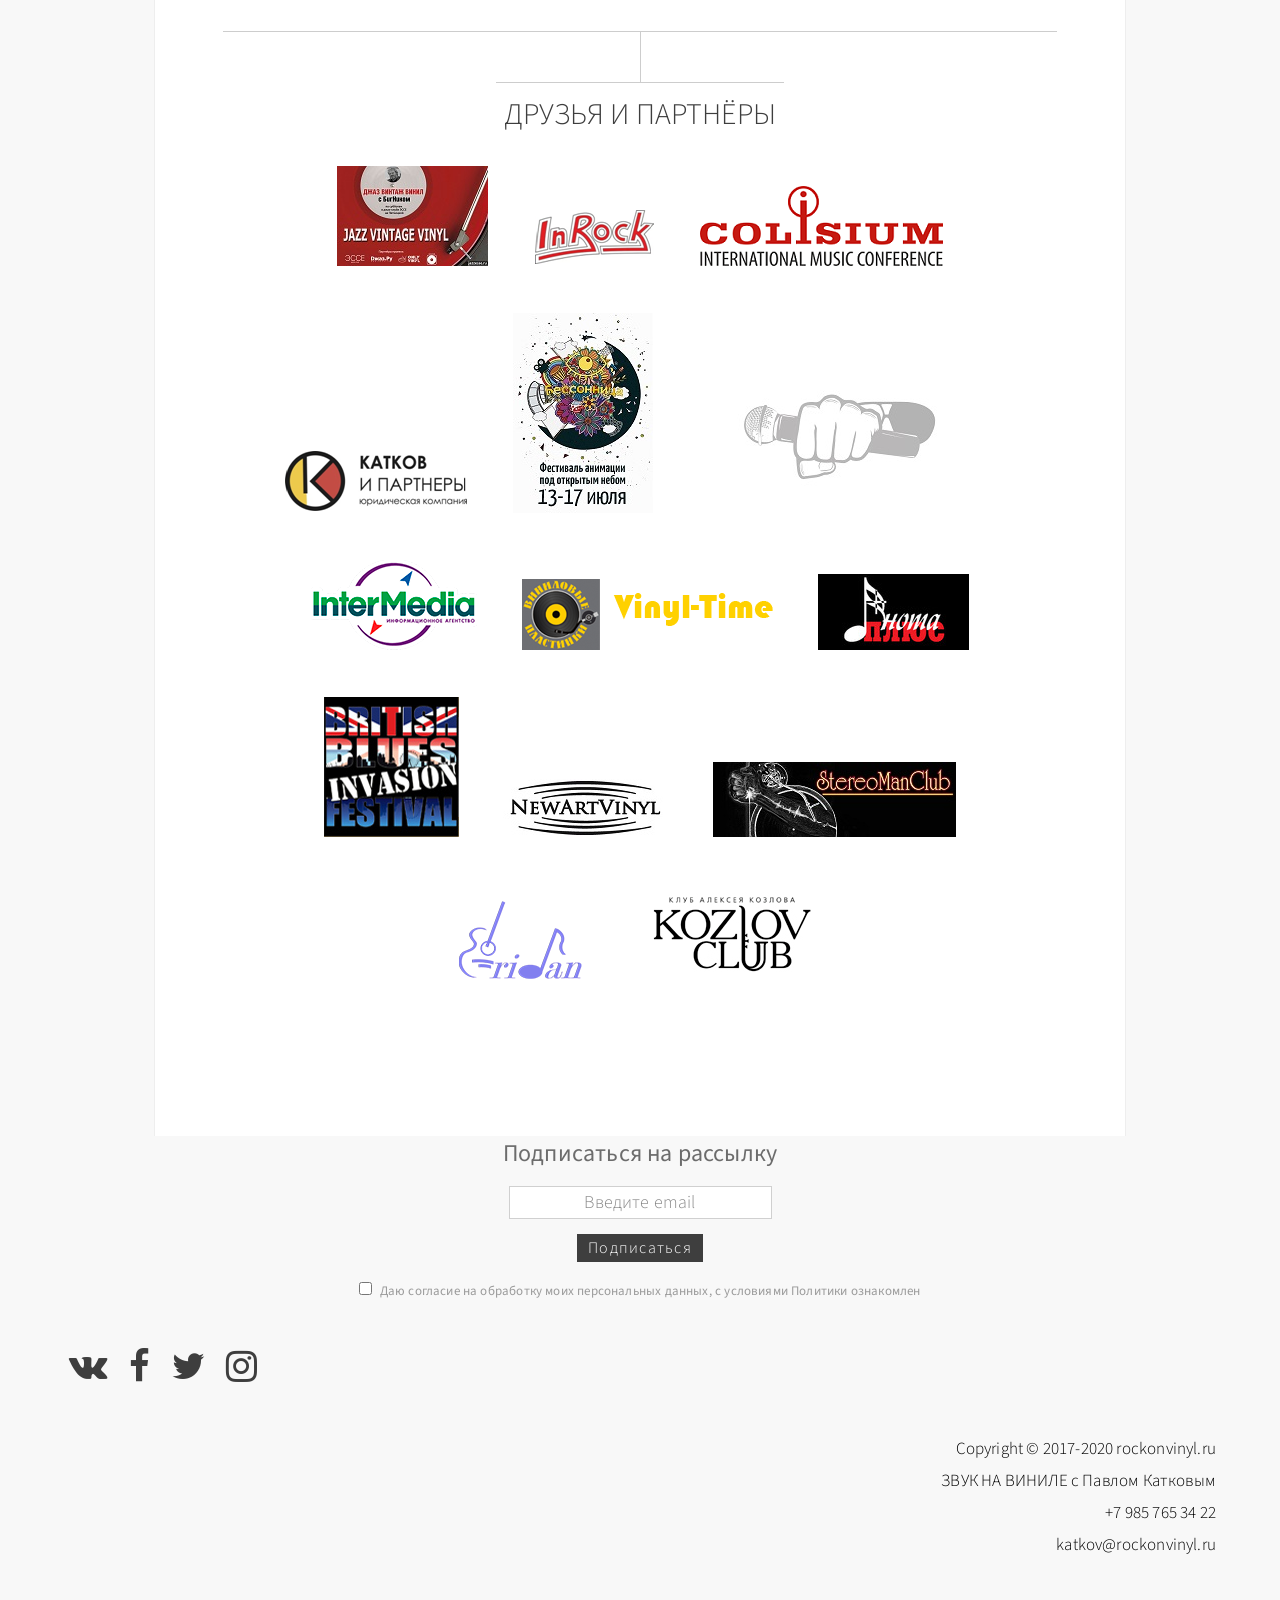
==== commit ccccc30f: "Replace logo image with CSS text + spinning vinyls; add image carousel - Logo: text-based "ЗВУК НА В" ====
--- a/about.html
+++ b/about.html
@@ -38,8 +38,19 @@
 <div class="head"></div>
 <div class="logo">
     <a href="index.html">
-        <img class="logo-img" src="assets/img/logo2.png" alt="">
-        <img class="logo-animation" src="assets/img/animation.gif" alt="">
+        <div class="logo-text">
+            <div class="logo-title">ЗВУК НА ВИНИЛЕ</div>
+            <div class="logo-divider"></div>
+            <div class="logo-subtitle">с Павлом Катковым</div>
+            <div class="logo-vinyls">
+                <span class="vinyl"></span>
+                <span class="vinyl"></span>
+                <span class="vinyl"></span>
+                <span class="vinyl"></span>
+                <span class="vinyl"></span>
+                <span class="vinyl"></span>
+            </div>
+        </div>
         <br>
         <div class="slogan">
             ЗВУК НА ВИНИЛЕ.<br>
--- a/assets/css/style.css
+++ b/assets/css/style.css
@@ -153,17 +153,80 @@
 .logo a:hover {
     text-decoration:none;
 }
-.logo .logo-img {
+.logo .logo-text {
     top:20px;
     position:relative;
-    width:350px;
-    left:22px;
-}
-.logo .logo-animation {
-    position:relative;
-    width:44px;
-    left:-299px;
-    top:3px;
+    display:inline-block;
+    text-align:center;
+    font-size:0;
+}
+.logo .logo-title {
+    font-size:36px;
+    font-weight:900;
+    color:#000;
+    line-height:1;
+    letter-spacing:1px;
+    white-space:nowrap;
+}
+.logo .logo-divider {
+    display:block;
+    height:3px;
+    margin:6px 0 4px;
+    background:linear-gradient(to right, #000 0%, #000 50%, #c9a763 50%, #c9a763 100%);
+}
+.logo .logo-subtitle {
+    font-size:18px;
+    font-weight:400;
+    color:#000;
+    line-height:1.2;
+    font-family:Georgia, serif;
+    margin-bottom:4px;
+}
+.logo .logo-vinyls {
+    display:flex;
+    justify-content:center;
+    gap:10px;
+    margin-top:4px;
+}
+.logo .vinyl {
+    width:36px;
+    height:36px;
+    border-radius:50%;
+    position:relative;
+    display:inline-block;
+    background:
+        radial-gradient(circle,
+            #c9a763 0%,
+            #c9a763 28%,
+            #1a1a1a 29%,
+            #0a0a0a 100%);
+    animation:vinyl-spin 1.8s linear infinite;
+}
+.logo .vinyl::before {
+    content:'';
+    position:absolute;
+    top:50%;
+    left:50%;
+    width:3px;
+    height:3px;
+    background:#000;
+    border-radius:50%;
+    transform:translate(-50%,-50%);
+    z-index:2;
+}
+.logo .vinyl::after {
+    content:'';
+    position:absolute;
+    top:30%;
+    left:58%;
+    width:1.5px;
+    height:5px;
+    background:rgba(0,0,0,0.4);
+    border-radius:1px;
+}
+@keyframes vinyl-spin {
+    from { transform:rotate(0deg); }
+    to { transform:rotate(360deg); }
 }
 .logo .slogan {
     position:absolute;
@@ -1333,18 +1396,28 @@
         z-index:990;
         width:100%;
     }
-    .logo .logo-img {
-        position:absolute;
-        z-index:991;
-        width:90%;
-        left:5%;
-        top:11%;
-    }
-    .logo .logo-animation {
-        position:absolute;
-        width:12%;
-        left:12.3%;
-        top:12%;
+    .logo .logo-text {
+        position:relative;
+        top:10px;
+        width:100%;
+        padding:0 5%;
+        box-sizing:border-box;
+    }
+    .logo .logo-title {
+        font-size:26px;
+    }
+    .logo .logo-subtitle {
+        font-size:14px;
+    }
+    .logo .logo-vinyls {
+        gap:6px;
+    }
+    .logo .vinyl {
+        width:26px;
+        height:26px;
+    }
+    .logo .vinyl::after {
+        height:4px;
     }
     .logo .slogan {
         top:	auto;
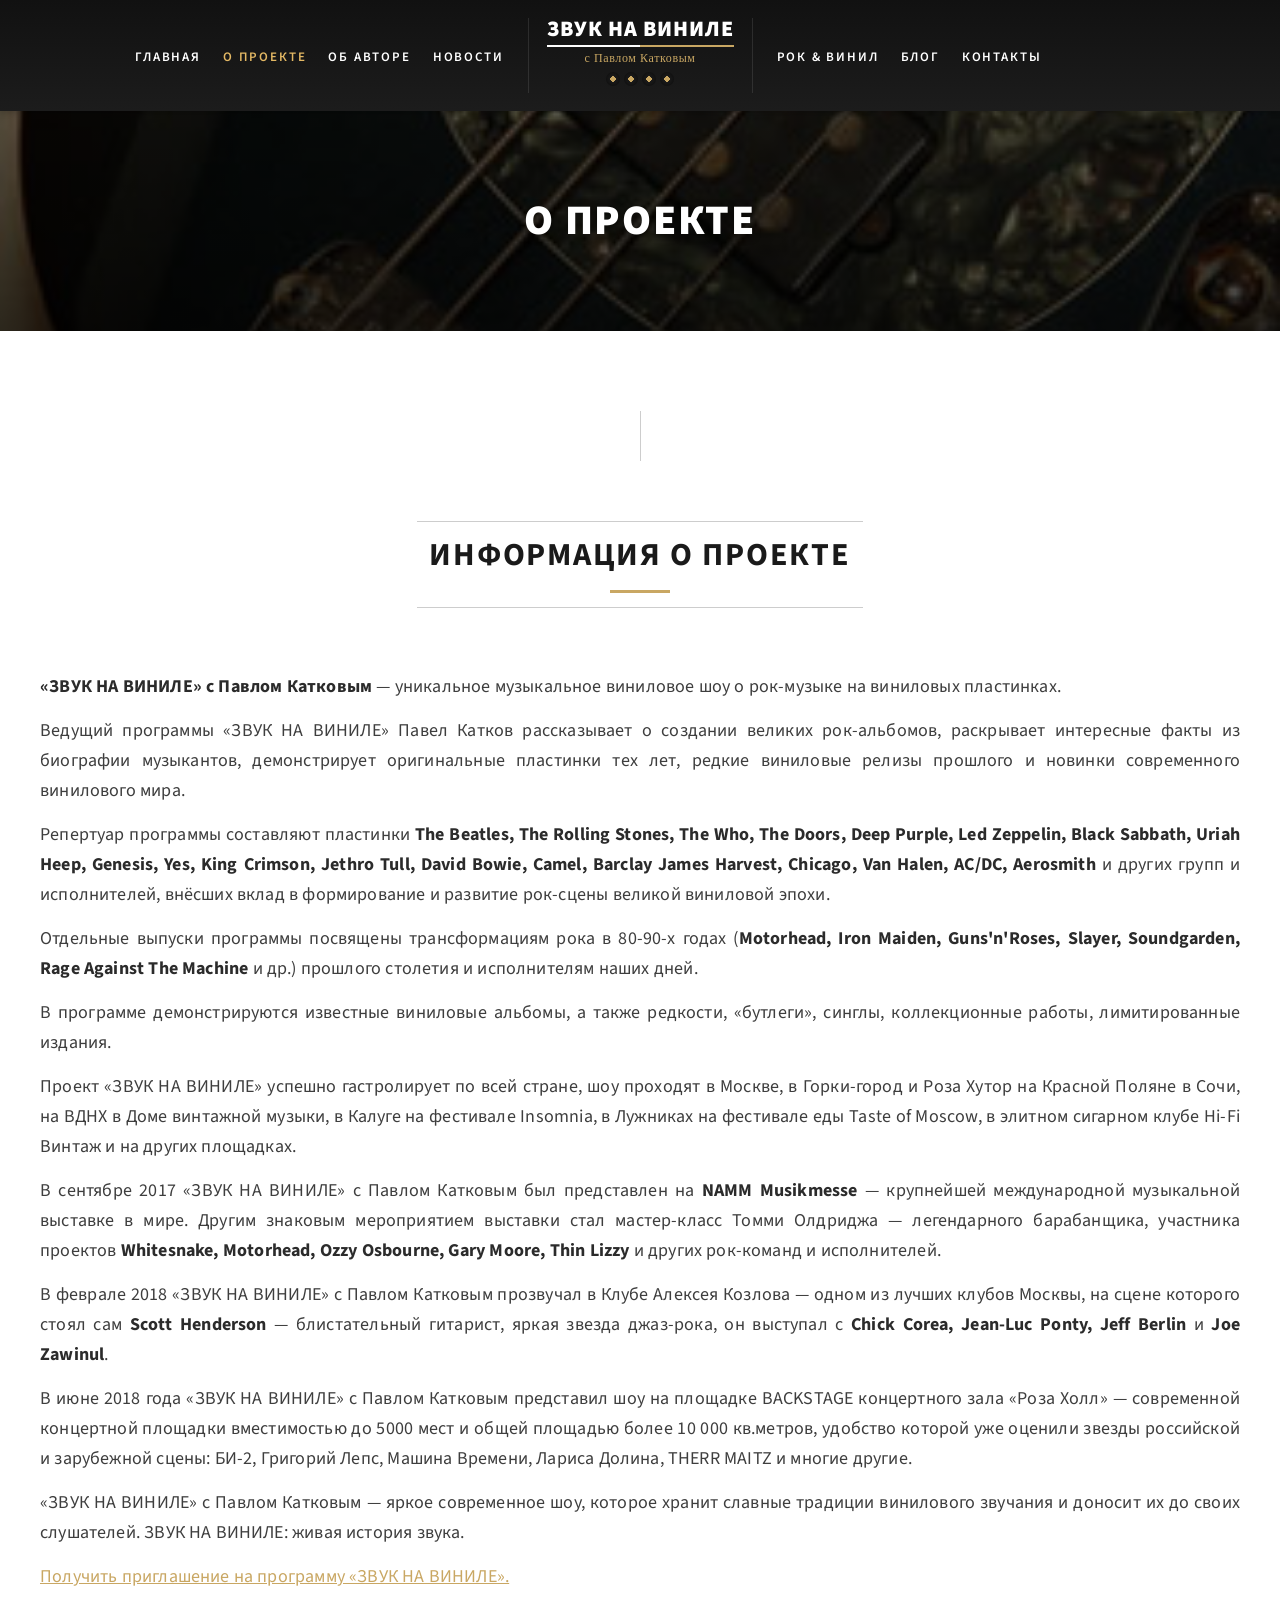
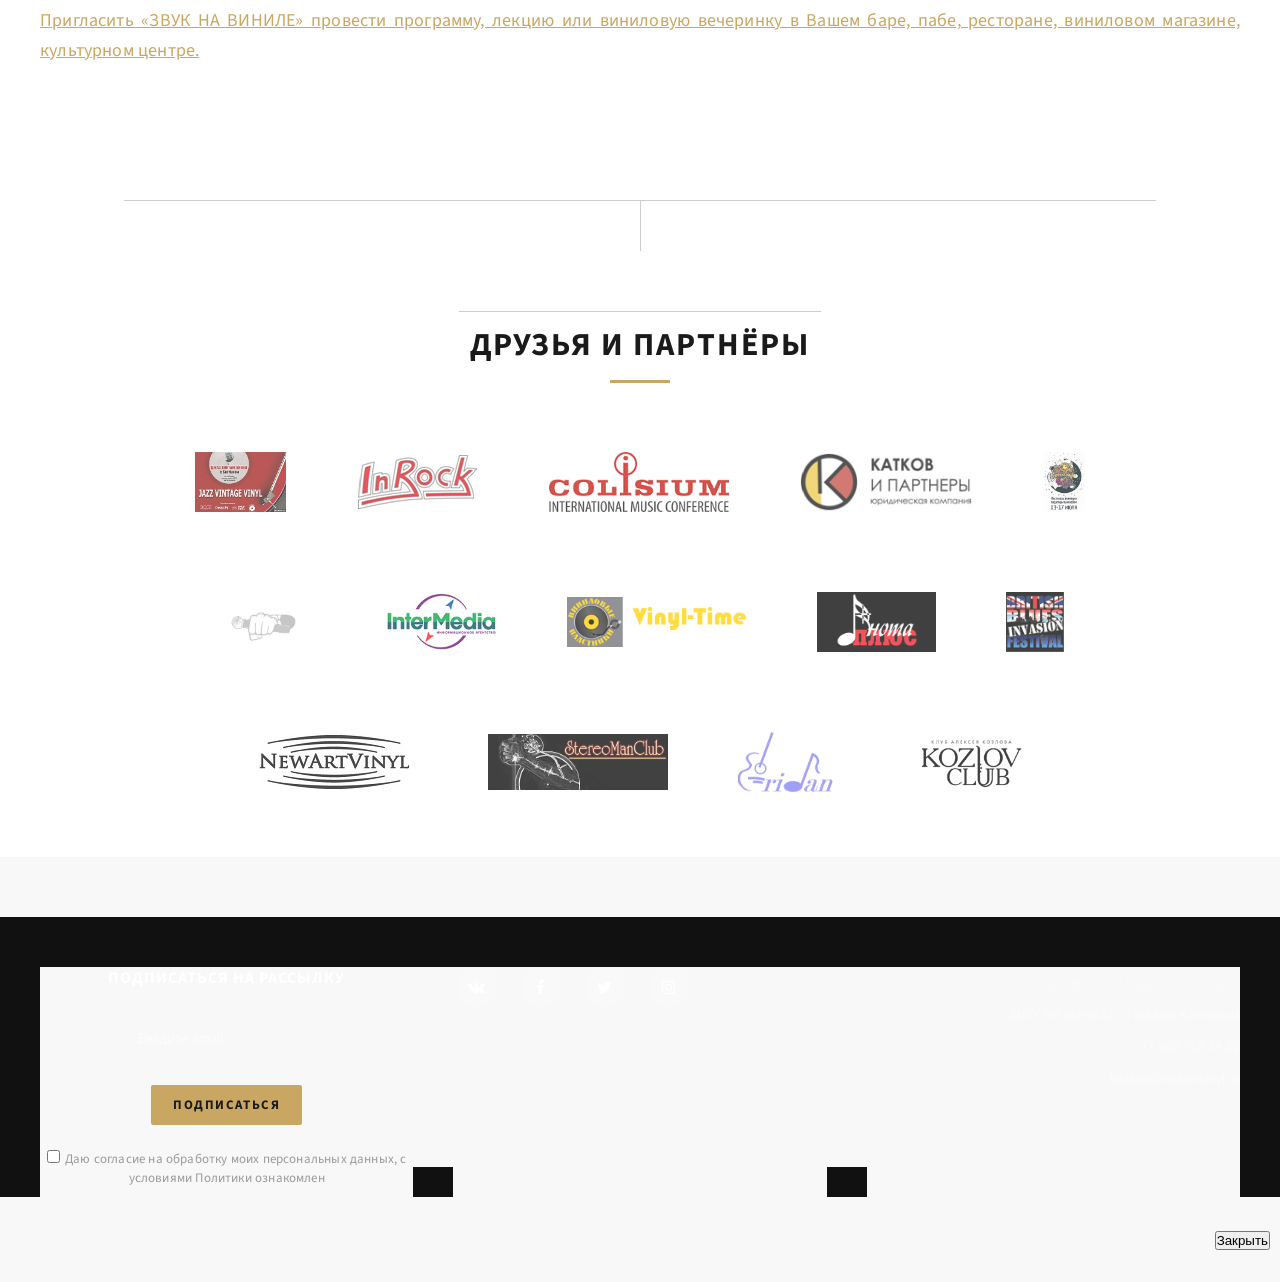
==== commit 01fe67c2: "Reformat layout to futurelegal-style horizontal navigation Convert the sidebar-style header (centere" ====
--- a/about.html
+++ b/about.html
@@ -19,115 +19,66 @@
     <link rel="stylesheet" type="text/css" href="assets/css/slick.css">
     <script type="text/javascript" src="assets/js/slick.min.js"></script>
     <link rel="stylesheet" type="text/css" href="assets/css/style.css">
+    <link rel="stylesheet" type="text/css" href="assets/css/futurelegal-layout.css">
     <script src="assets/js/detect.min.js"></script>
     <script src="assets/js/jquery.actual.min.js"></script>
     <script src="assets/js/script.js"></script>
-    <style>
-    .menu a.about {
-        color:#e3b864;
-    }
-    </style>
     <style type="text/css">.fancybox-margin{margin-right:0px;}</style>
 </head>
 <body>
 <div class="loader" style="display: none;"></div>
 <div class="load" style="visibility: visible !important">
 
-<div class="border-left" style="width: 173px; visibility: visible;"></div>
-<div class="border-right" style="width: 173px; visibility: visible;"></div>
-<div class="head"></div>
-<div class="logo">
-    <a href="index.html">
-        <div class="logo-text">
-            <div class="logo-title">ЗВУК НА ВИНИЛЕ</div>
-            <div class="logo-divider"></div>
-            <div class="logo-subtitle">с Павлом Катковым</div>
-            <div class="logo-vinyls">
-                <span class="vinyl"></span>
-                <span class="vinyl"></span>
-                <span class="vinyl"></span>
-                <span class="vinyl"></span>
-                <span class="vinyl"></span>
-                <span class="vinyl"></span>
-            </div>
-        </div>
-        <br>
-        <div class="slogan">
-            ЗВУК НА ВИНИЛЕ.<br>
-            <span class="frame1">Живая<span style="opacity: 0;">Живая</span></span> <span class="color">история</span> <span class="frame2">звука.<span style="opacity: 1;">звука.</span></span>
-        </div>
-    </a>
-</div>
-
-<!-- menu -->
-<div class="menu-desktop menu" style="top: 190px; position: absolute;">
-<ul>
-    <li><a href="index.html" class="home">ГЛАВНАЯ</a></li>
-    <li><a href="about.html" class="about">О ПРОЕКТЕ</a></li>
-    <li><a href="autor.html" class="autor">ОБ АВТОРЕ</a></li>
-    <li><a href="newsproject.html" class="newsproject">НАШИ НОВОСТИ</a></li>
-    <li><a href="rockandvinyl.html" class="rockandvinyl">РОК &amp; ВИНИЛ</a></li>
-    <li><a href="blog.html" class="blog">БЛОГ</a></li>
-    <li><a href="contacts.html" class="contacts">КОНТАКТЫ</a></li>
-    <li><a class="search" data-show="false"><i class="fa fa-search"></i></a></li>
-</ul>
-<div>
-    <div class="menu-search">
-        <form enctype="multipart/form-data" method="get" action="#" id="form-search">
-            <input type="search" name="s" value="" placeholder="Поиск" class="req"><i class="fa fa-search" onclick="$('#form-search').submit();"></i>
-        </form>
-    </div>
-</div>
+<!-- Top horizontal header -->
+<header class="site-header" id="siteHeader">
+    <div class="site-header-inner">
+        <button class="nav-toggle" type="button" aria-label="Меню"><i class="fa fa-bars"></i></button>
+        <nav class="nav-left">
+            <ul>
+                <li><a href="index.html" class="home">Главная</a></li>
+                <li><a href="about.html" class="about active">О проекте</a></li>
+                <li><a href="autor.html" class="autor">Об авторе</a></li>
+                <li><a href="newsproject.html" class="newsproject">Новости</a></li>
+            </ul>
+        </nav>
+        <div class="header-logo">
+            <a href="index.html">
+                <div class="logo-title">ЗВУК НА ВИНИЛЕ</div>
+                <div class="logo-divider"></div>
+                <div class="logo-subtitle">с Павлом Катковым</div>
+                <div class="logo-vinyls">
+                    <span class="vinyl"></span>
+                    <span class="vinyl"></span>
+                    <span class="vinyl"></span>
+                    <span class="vinyl"></span>
+                </div>
+            </a>
+        </div>
+        <nav class="nav-right">
+            <ul>
+                <li><a href="rockandvinyl.html" class="rockandvinyl">Рок &amp; Винил</a></li>
+                <li><a href="blog.html" class="blog">Блог</a></li>
+                <li><a href="contacts.html" class="contacts">Контакты</a></li>
+            </ul>
+        </nav>
+    </div>
+</header>
 <script>
-$('#form-search').submit(tryFormSubmit);
-$('.menu-desktop .search').click(function(){
-    var s = $(this).attr('data-show');
-    if (s=='false') {
-        $('.menu-search').removeClass('slideOutUp');
-        $('.menu-search').addClass('slideInDown');
-        $('.menu-search').addClass('s');
-        $('.menu-desktop .search').attr('data-show', 'true');
-        $('.menu-search input').focus();
-    } else {
-        $('.menu-search').removeClass('slideInDown');
-        $('.menu-search').addClass('slideOutUp');
-        $('.menu-desktop .search').attr('data-show', 'false');
+(function(){
+    var header = document.getElementById('siteHeader');
+    var toggle = header && header.querySelector('.nav-toggle');
+    if (toggle) {
+        toggle.addEventListener('click', function(){
+            header.classList.toggle('menu-open');
+        });
     }
-});
+})();
 </script>
-</div>
-<div class="menu-mobile menu" style="top: 190px; position: absolute;">
-<i class="fa fa-bars"></i>
-<ul>
-    <li><a href="index.html" class="home">ГЛАВНАЯ</a></li>
-    <li><a href="about.html" class="about">О ПРОЕКТЕ</a></li>
-    <li><a href="autor.html" class="autor">ОБ АВТОРЕ</a></li>
-    <li><a href="newsproject.html" class="newsproject">НАШИ НОВОСТИ</a></li>
-    <li><a href="rockandvinyl.html" class="rockandvinyl">РОК &amp; ВИНИЛ</a></li>
-    <li><a href="blog.html" class="blog">БЛОГ</a></li>
-    <li><a href="contacts.html" class="contacts">КОНТАКТЫ</a></li>
-    <li class="search">
-        <form enctype="multipart/form-data" method="get" action="#" id="form-search-mobile">
-            <input type="search" name="s" value="" placeholder="Поиск" class="req"><span class="fa fa-search" onclick="$('#form-search-mobile').submit();"></span>
-        </form>
-    </li>
-    <script>
-    $('#form-search-mobile').submit(tryFormSubmit);
-    </script>
-</ul>
-</div>
-<script>
-$(window).scroll(function() {
-    if (typeof block4 !=='undefined') {
-        if (detect.parse(navigator.userAgent).browser.family == 'Firefox' || $(window).width() <= 971 || logodirect == 'showlogo') {
-            menu();
-        }
-    } else {
-        menu();
-    }
-});
-</script>
-<!-- end menu -->
+
+<!-- Page banner -->
+<section class="page-banner" style="background-image:url('rock/02.jpg');">
+    <h1>О проекте</h1>
+</section>
 
 <div class="top-container">
 <div class="top-center">
--- a/assets/css/futurelegal-layout.css
+++ b/assets/css/futurelegal-layout.css
@@ -0,0 +1,582 @@
+/* ============================================================
+   Futurelegal-style horizontal layout for ЗВУК НА ВИНИЛЕ
+   Loaded AFTER style.css to override the original sidebar layout
+   ============================================================ */
+
+html, body {
+    height: auto;
+    min-height: 100%;
+    overflow-x: hidden;
+}
+
+body {
+    background-color: #f8f8f8;
+}
+
+/* Hide original side-border decorations and absolute logo/menu */
+.border-left,
+.border-right,
+.head {
+    display: none !important;
+}
+.logo:not(.site-logo),
+.menu-desktop:not(.fl-nav),
+.menu-mobile:not(.fl-nav-mobile) {
+    display: none !important;
+}
+
+/* ----- Top horizontal header (split nav around centered logo) ----- */
+.site-header {
+    position: relative;
+    width: 100%;
+    background: linear-gradient(180deg, #111 0%, #1c1c1c 100%);
+    box-shadow: 0 2px 6px rgba(0,0,0,0.18);
+    z-index: 1000;
+}
+.site-header-inner {
+    max-width: 1400px;
+    margin: 0 auto;
+    display: flex;
+    align-items: center;
+    justify-content: space-between;
+    padding: 18px 40px;
+    gap: 24px;
+}
+.site-header .nav-left,
+.site-header .nav-right {
+    flex: 1 1 0;
+}
+.site-header .nav-left ul,
+.site-header .nav-right ul {
+    list-style: none;
+    margin: 0;
+    padding: 0;
+    display: flex;
+    flex-wrap: wrap;
+    gap: 22px;
+}
+.site-header .nav-left ul {
+    justify-content: flex-end;
+}
+.site-header .nav-right ul {
+    justify-content: flex-start;
+}
+.site-header .nav-left li,
+.site-header .nav-right li {
+    margin: 0;
+    height: auto;
+}
+.site-header .nav-left a,
+.site-header .nav-right a {
+    color: #ffffff;
+    font-family: 'Source Sans Pro', sans-serif;
+    font-weight: 600;
+    font-size: 13px;
+    letter-spacing: 0.14em;
+    text-transform: uppercase;
+    text-decoration: none;
+    transition: color 0.2s ease;
+    white-space: nowrap;
+}
+.site-header .nav-left a:hover,
+.site-header .nav-right a:hover,
+.site-header .nav-left a.active,
+.site-header .nav-right a.active {
+    color: #e3b864;
+    text-decoration: none;
+}
+
+/* Centered logo block inside header */
+.site-header .header-logo {
+    flex: 0 0 auto;
+    text-align: center;
+    padding: 0 18px;
+    border-left: 1px solid rgba(255,255,255,0.10);
+    border-right: 1px solid rgba(255,255,255,0.10);
+}
+.site-header .header-logo a {
+    display: inline-block;
+    text-decoration: none;
+    color: #fff;
+}
+.site-header .header-logo .logo-title {
+    font-family: 'Source Sans Pro', sans-serif;
+    font-size: 22px;
+    font-weight: 900;
+    color: #ffffff;
+    letter-spacing: 1px;
+    line-height: 1;
+    white-space: nowrap;
+}
+.site-header .header-logo .logo-divider {
+    height: 2px;
+    margin: 5px 0 4px;
+    background: linear-gradient(to right, #ffffff 0%, #ffffff 50%, #c9a763 50%, #c9a763 100%);
+}
+.site-header .header-logo .logo-subtitle {
+    font-family: Georgia, serif;
+    font-size: 12px;
+    color: #c9a763;
+    letter-spacing: 0.05em;
+}
+.site-header .header-logo .logo-vinyls {
+    display: flex;
+    justify-content: center;
+    gap: 4px;
+    margin-top: 6px;
+}
+.site-header .header-logo .vinyl {
+    width: 14px;
+    height: 14px;
+    border-radius: 50%;
+    display: inline-block;
+    background: radial-gradient(circle, #c9a763 0%, #c9a763 28%, #1a1a1a 29%, #0a0a0a 100%);
+    animation: vinyl-spin 1.8s linear infinite;
+}
+
+/* Mobile menu toggle */
+.site-header .nav-toggle {
+    display: none;
+    background: none;
+    border: 1px solid rgba(255,255,255,0.25);
+    color: #fff;
+    padding: 8px 12px;
+    font-size: 18px;
+    cursor: pointer;
+}
+
+/* ----- Hero section (futurelegal-style banner) ----- */
+.hero {
+    position: relative;
+    width: 100%;
+    min-height: 460px;
+    display: flex;
+    align-items: center;
+    justify-content: center;
+    background-size: cover;
+    background-position: center center;
+    background-repeat: no-repeat;
+    color: #fff;
+    overflow: hidden;
+}
+.hero::before {
+    content: '';
+    position: absolute;
+    inset: 0;
+    background: linear-gradient(180deg, rgba(0,0,0,0.55) 0%, rgba(0,0,0,0.70) 100%);
+    z-index: 1;
+}
+.hero-content {
+    position: relative;
+    z-index: 2;
+    max-width: 980px;
+    padding: 80px 24px;
+    text-align: center;
+}
+.hero-content h1 {
+    font-family: 'Source Sans Pro', sans-serif;
+    font-size: 64px;
+    font-weight: 900;
+    color: #ffffff;
+    letter-spacing: 0.02em;
+    margin: 0 0 20px;
+    line-height: 1.1;
+    text-shadow: 0 2px 8px rgba(0,0,0,0.4);
+}
+.hero-content .hero-subtitle {
+    font-size: 22px;
+    font-weight: 400;
+    color: #f4f4f4;
+    margin: 0 0 36px;
+    letter-spacing: 0.01em;
+}
+.hero-content .hero-subtitle .accent {
+    color: #e3b864;
+    font-weight: 600;
+}
+.hero-cta {
+    display: inline-block;
+    padding: 16px 52px;
+    background: #ffffff;
+    color: #1a1a1a !important;
+    font-family: 'Source Sans Pro', sans-serif;
+    font-size: 14px;
+    font-weight: 700;
+    letter-spacing: 0.18em;
+    text-transform: uppercase;
+    text-decoration: none !important;
+    border-radius: 2px;
+    transition: background 0.25s ease, color 0.25s ease, transform 0.25s ease;
+}
+.hero-cta:hover {
+    background: #c9a763;
+    color: #ffffff !important;
+    transform: translateY(-2px);
+}
+
+/* Smaller page banner (non-index pages) */
+.page-banner {
+    position: relative;
+    width: 100%;
+    min-height: 220px;
+    display: flex;
+    align-items: center;
+    justify-content: center;
+    background-size: cover;
+    background-position: center center;
+    color: #fff;
+    overflow: hidden;
+}
+.page-banner::before {
+    content: '';
+    position: absolute;
+    inset: 0;
+    background: linear-gradient(180deg, rgba(0,0,0,0.55) 0%, rgba(0,0,0,0.75) 100%);
+    z-index: 1;
+}
+.page-banner h1 {
+    position: relative;
+    z-index: 2;
+    color: #fff;
+    font-size: 42px;
+    font-weight: 900;
+    text-transform: uppercase;
+    letter-spacing: 0.04em;
+    margin: 0;
+    text-align: center;
+    padding: 24px;
+    text-shadow: 0 2px 8px rgba(0,0,0,0.4);
+}
+
+/* ----- Main content wrapper (full width, max-width centered) ----- */
+.top-container {
+    position: relative;
+    margin: 0 auto !important;
+    padding: 0 !important;
+    background: #ffffff;
+    border: none !important;
+    min-height: 0;
+    max-width: 100%;
+}
+.top-center {
+    position: relative;
+    padding-top: 0 !important;
+    max-width: 1280px;
+    margin: 0 auto;
+    padding-left: 40px;
+    padding-right: 40px;
+}
+.top-content {
+    position: relative;
+    z-index: 1;
+    margin-bottom: 60px !important;
+    padding-top: 50px;
+    background: #ffffff;
+}
+
+/* Section headings get the futurelegal-style treatment */
+.component-head-block {
+    text-align: center;
+    margin: 60px 0 30px;
+}
+.component-head-block > div,
+.component-head-block h1 {
+    font-family: 'Source Sans Pro', sans-serif;
+    font-size: 32px;
+    font-weight: 700;
+    color: #1a1a1a;
+    text-transform: uppercase;
+    letter-spacing: 0.06em;
+    position: relative;
+    display: inline-block;
+    padding-bottom: 14px;
+}
+.component-head-block > div::after,
+.component-head-block h1::after {
+    content: '';
+    display: block;
+    width: 60px;
+    height: 3px;
+    background: #c9a763;
+    margin: 12px auto 0;
+}
+.component-head-block a {
+    text-decoration: none;
+    color: inherit;
+}
+
+/* Banner partners grid */
+.banners {
+    margin-top: 60px;
+    padding-bottom: 40px;
+}
+.banners-images {
+    display: flex;
+    flex-wrap: wrap;
+    justify-content: center;
+    gap: 30px;
+    margin-top: 24px;
+}
+.banners-images a {
+    display: inline-flex;
+    align-items: center;
+    justify-content: center;
+    height: 70px;
+    transition: opacity 0.2s ease, transform 0.2s ease;
+    opacity: 0.75;
+}
+.banners-images a:hover {
+    opacity: 1;
+    transform: translateY(-2px);
+}
+.banners-images img {
+    max-height: 60px;
+    max-width: 180px;
+    width: auto;
+}
+
+/* ----- Footer ----- */
+.bottom-container {
+    position: relative;
+    margin-top: 0;
+    height: auto;
+    background: #111;
+    color: #cfcfcf;
+    padding: 50px 24px 30px;
+    z-index: 100;
+}
+.bottom-bg {
+    display: none;
+}
+.bottom-footer {
+    max-width: 1200px;
+    margin: 0 auto;
+    display: flex;
+    flex-wrap: wrap;
+    justify-content: space-between;
+    gap: 40px;
+}
+.bottom-footer .bottom-footer-left,
+.bottom-footer .bottom-footer-center,
+.bottom-footer .bottom-footer-right {
+    flex: 1 1 280px;
+    width: auto !important;
+    padding: 0 !important;
+    left: auto !important;
+    right: auto !important;
+}
+.bottom-social {
+    display: flex;
+    gap: 14px;
+    align-items: center;
+    flex-wrap: wrap;
+}
+.bottom-social a {
+    display: inline-flex;
+    align-items: center;
+    justify-content: center;
+    width: 40px;
+    height: 40px;
+    border-radius: 50%;
+    background: rgba(255,255,255,0.08);
+    color: #ffffff !important;
+    text-decoration: none;
+    font-size: 16px;
+    transition: background 0.2s ease, color 0.2s ease;
+}
+.bottom-social a:hover {
+    background: #c9a763;
+    color: #111 !important;
+}
+.subscribe-head {
+    color: #ffffff;
+    font-weight: 700;
+    font-size: 16px;
+    letter-spacing: 0.06em;
+    text-transform: uppercase;
+    margin-bottom: 14px;
+}
+#subscribe-form {
+    display: flex;
+    flex-direction: column;
+    gap: 10px;
+}
+#subscribe-email {
+    background: rgba(255,255,255,0.08);
+    border: 1px solid rgba(255,255,255,0.15);
+    color: #ffffff;
+    padding: 10px 12px;
+    font-size: 14px;
+    border-radius: 2px;
+}
+#subscribe-email::placeholder {
+    color: rgba(255,255,255,0.5);
+}
+#subscribe-submit button {
+    background: #c9a763;
+    color: #1a1a1a;
+    font-weight: 700;
+    border: none;
+    padding: 11px 22px;
+    letter-spacing: 0.12em;
+    text-transform: uppercase;
+    cursor: pointer;
+    border-radius: 2px;
+    font-size: 13px;
+    transition: background 0.2s ease, color 0.2s ease;
+}
+#subscribe-submit button:hover {
+    background: #ffffff;
+    color: #1a1a1a;
+}
+.politika {
+    font-size: 12px;
+    color: rgba(255,255,255,0.65);
+    line-height: 1.4;
+}
+.politika input {
+    margin-right: 6px;
+}
+.bottom-copyright p {
+    margin: 4px 0;
+    color: rgba(255,255,255,0.75);
+    font-size: 14px;
+}
+.bottom-copyright p:first-child {
+    color: rgba(255,255,255,0.5);
+    font-size: 13px;
+}
+
+/* ----- Page content typography (about / autor) ----- */
+.com-page,
+.com-text {
+    padding: 30px 0 60px;
+}
+.com-page p,
+.com-text p {
+    line-height: 30px;
+    color: #3e3e3e;
+    margin: 14px 0;
+    text-align: justify;
+}
+.com-page a,
+.com-text a {
+    color: #c9a763;
+}
+
+/* Contact page */
+.contact-info {
+    display: flex;
+    flex-wrap: wrap;
+    gap: 40px;
+    padding: 30px 0 60px;
+}
+.contact-info > div {
+    flex: 1 1 260px;
+}
+
+/* Mobile responsive */
+@media (max-width: 1024px) {
+    .site-header-inner {
+        padding: 14px 20px;
+        gap: 14px;
+    }
+    .site-header .nav-left ul,
+    .site-header .nav-right ul {
+        gap: 14px;
+    }
+    .site-header .nav-left a,
+    .site-header .nav-right a {
+        font-size: 12px;
+        letter-spacing: 0.10em;
+    }
+    .hero-content h1 {
+        font-size: 48px;
+    }
+}
+@media (max-width: 768px) {
+    .site-header-inner {
+        flex-wrap: wrap;
+        justify-content: space-between;
+        padding: 12px 16px;
+    }
+    .site-header .nav-toggle {
+        display: inline-block;
+        order: 1;
+    }
+    .site-header .header-logo {
+        order: 2;
+        flex: 1 1 auto;
+        border: none;
+        padding: 0 8px;
+    }
+    .site-header .header-logo .logo-title {
+        font-size: 18px;
+    }
+    .site-header .header-logo .logo-vinyls {
+        display: none;
+    }
+    .site-header .nav-left,
+    .site-header .nav-right {
+        order: 4;
+        flex: 1 1 100%;
+        display: none;
+    }
+    .site-header.menu-open .nav-left,
+    .site-header.menu-open .nav-right {
+        display: block;
+    }
+    .site-header.menu-open .nav-left ul,
+    .site-header.menu-open .nav-right ul {
+        flex-direction: column;
+        gap: 6px;
+        justify-content: center;
+        align-items: center;
+        padding: 12px 0;
+    }
+    .hero {
+        min-height: 360px;
+    }
+    .hero-content h1 {
+        font-size: 36px;
+    }
+    .hero-content .hero-subtitle {
+        font-size: 18px;
+    }
+    .hero-cta {
+        padding: 13px 36px;
+        font-size: 13px;
+    }
+    .top-center {
+        padding-left: 16px;
+        padding-right: 16px;
+    }
+    .component-head-block > div,
+    .component-head-block h1 {
+        font-size: 22px;
+    }
+    .mod-news1 .article-images {
+        position: relative !important;
+        width: 100% !important;
+        height: 220px !important;
+    }
+    .mod-news1 .article-content {
+        padding-right: 0 !important;
+        min-height: 0 !important;
+        margin-top: 16px;
+    }
+    .mod-news2 .article-content {
+        padding-right: 0 !important;
+    }
+    .mod-news2 .article-img,
+    .mod-news2 .article-img-black {
+        position: relative !important;
+        width: 100% !important;
+        height: 200px !important;
+        margin-top: 12px;
+    }
+    .bottom-footer {
+        flex-direction: column;
+        gap: 24px;
+    }
+}
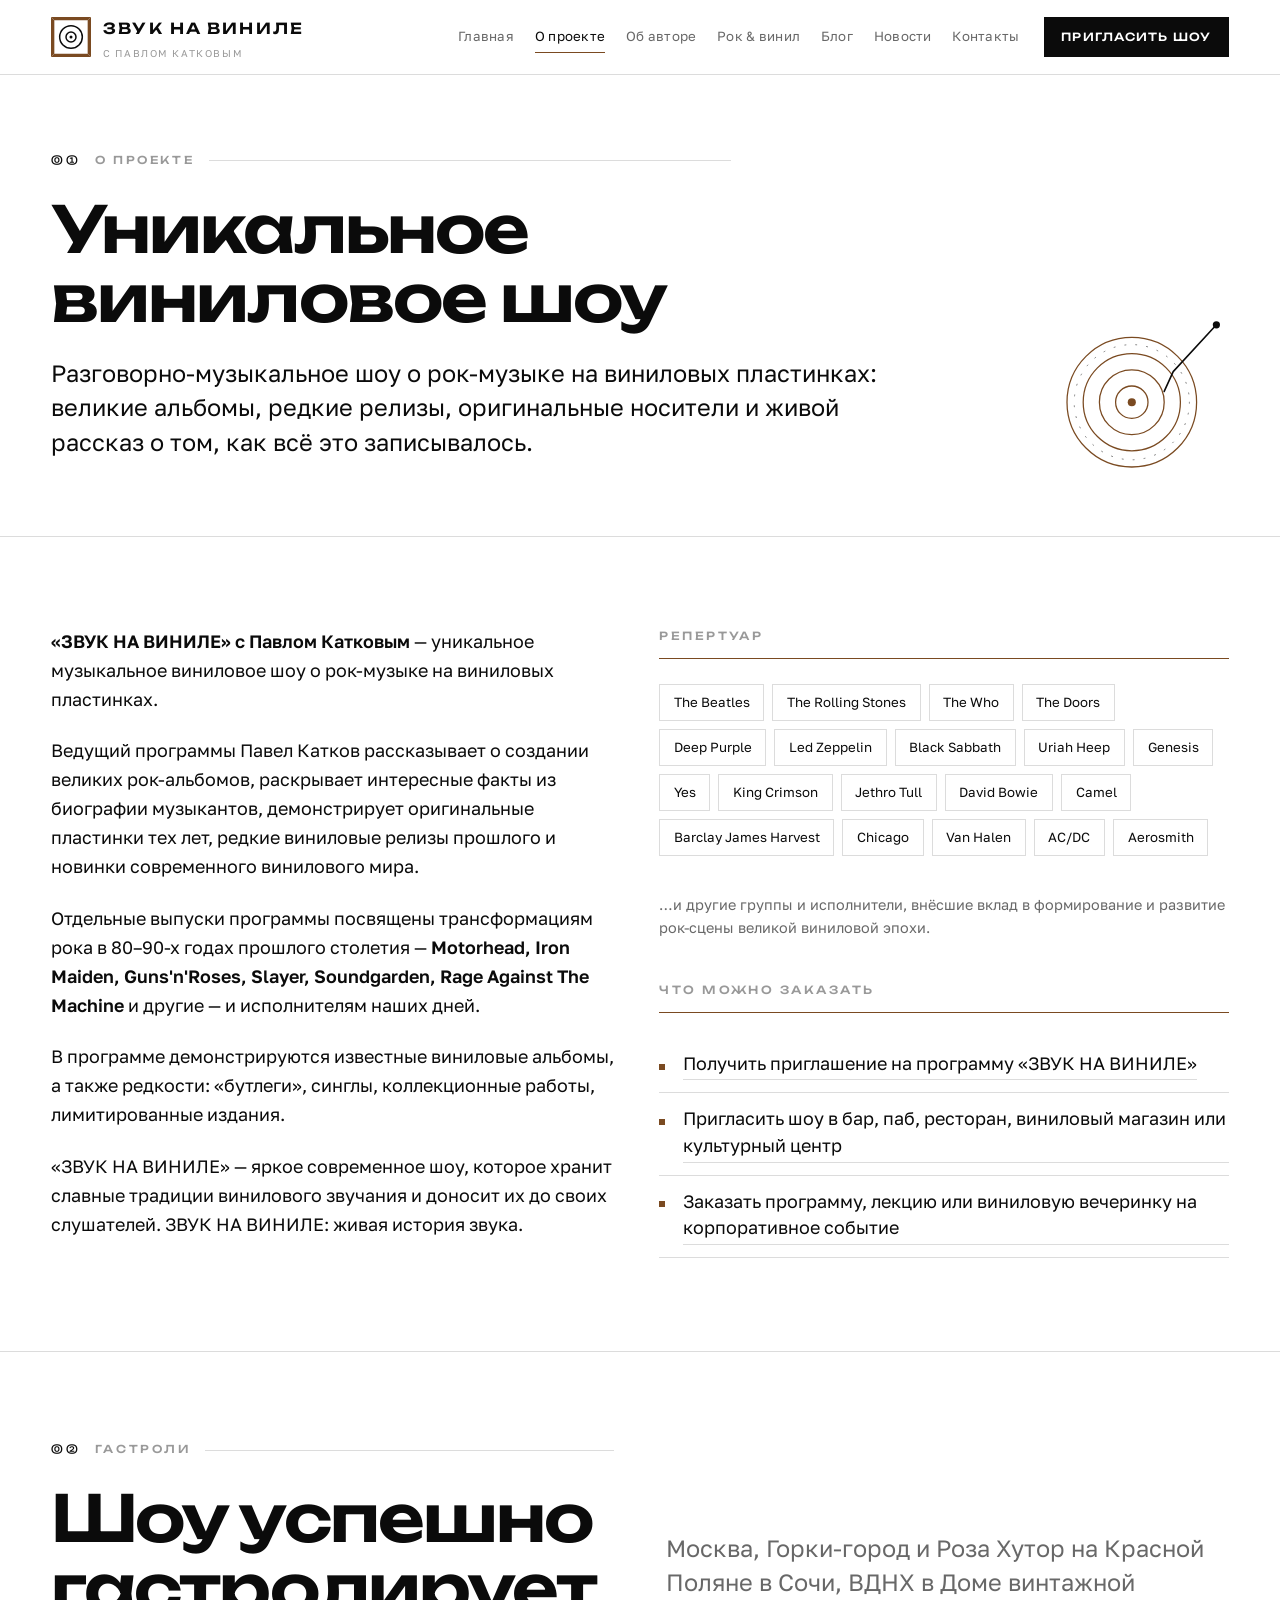
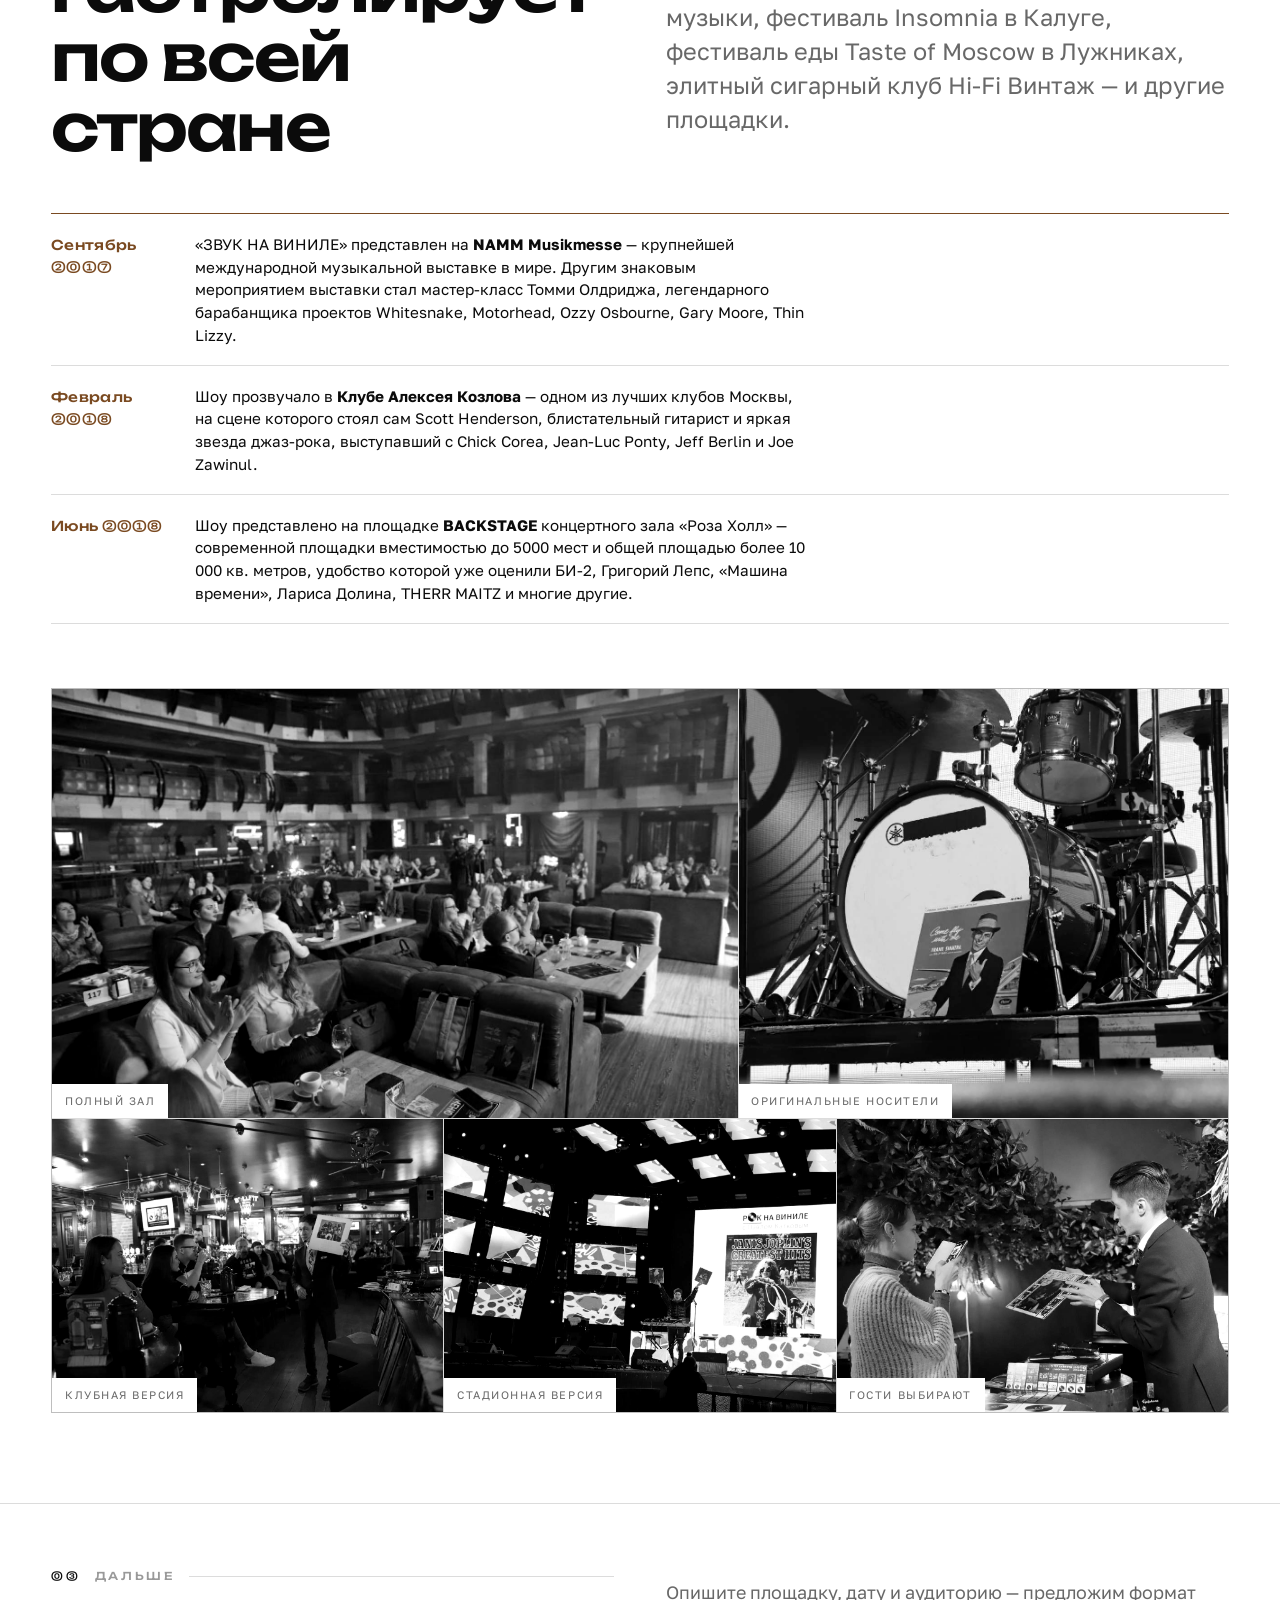
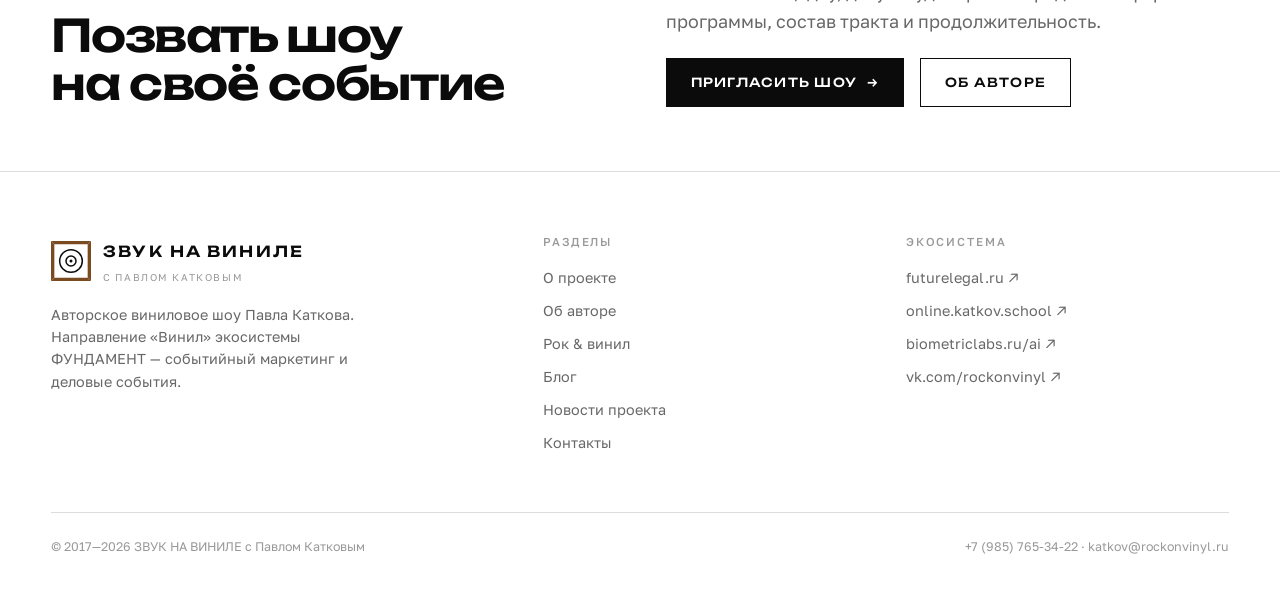
==== commit 72d06c3e: "Rebuild the site in the ФУНДАМЕНТ design system Перевёрстаны все семь страниц в дизайн-системе экоси" ====
--- a/about.html
+++ b/about.html
@@ -1,221 +1,265 @@
 <!DOCTYPE html>
-<html dir="ltr" lang="ru" class="">
+<html lang="ru">
 <head>
-    <meta http-equiv="Content-Type" content="text/html; charset=UTF-8">
-    <title>Информация о проекте — ЗВУК НА ВИНИЛЕ с Павлом Катковым</title>
-    <meta name="keywords" content="звук на виниле, о проекте, павел катков, винил, рок">
-    <meta name="description" content="Информация о проекте ЗВУК НА ВИНИЛЕ с Павлом Катковым.">
-    <meta name="viewport" content="width=device-width, initial-scale=1">
-    <link href="https://fonts.googleapis.com/css?family=Source+Sans+Pro:200,300,400,600,700,900&display=swap&subset=cyrillic" rel="stylesheet">
-    <link rel="stylesheet" type="text/css" href="assets/css/bootstrap.min.css">
-    <link rel="stylesheet" type="text/css" href="assets/css/bootstrap-theme.css">
-    <link rel="stylesheet" type="text/css" href="assets/css/jquery.fancybox.css">
-    <link rel="stylesheet" href="https://cdnjs.cloudflare.com/ajax/libs/font-awesome/4.7.0/css/font-awesome.min.css">
-    <link rel="stylesheet" type="text/css" href="assets/css/animate.min.css">
-    <script src="assets/js/jquery-1.11.3.min.js"></script>
-    <script src="assets/js/jquery.color.js"></script>
-    <script src="assets/js/jquery.fancybox.js"></script>
-    <script src="assets/js/bootstrap.min.js"></script>
-    <link rel="stylesheet" type="text/css" href="assets/css/slick.css">
-    <script type="text/javascript" src="assets/js/slick.min.js"></script>
-    <link rel="stylesheet" type="text/css" href="assets/css/style.css">
-    <link rel="stylesheet" type="text/css" href="assets/css/futurelegal-layout.css">
-    <script src="assets/js/detect.min.js"></script>
-    <script src="assets/js/jquery.actual.min.js"></script>
-    <script src="assets/js/script.js"></script>
-    <style type="text/css">.fancybox-margin{margin-right:0px;}</style>
+<meta charset="utf-8">
+<meta name="viewport" content="width=device-width, initial-scale=1">
+<title>О проекте — ЗВУК НА ВИНИЛЕ с Павлом Катковым</title>
+<meta name="description" content="Информация о проекте «ЗВУК НА ВИНИЛЕ» с Павлом Катковым: репертуар, гастроли, площадки, NAMM Musikmesse, Клуб Алексея Козлова, «Роза Холл».">
+<meta property="og:title" content="О проекте — ЗВУК НА ВИНИЛЕ с Павлом Катковым">
+<meta property="og:description" content="Информация о проекте «ЗВУК НА ВИНИЛЕ» с Павлом Катковым: репертуар, гастроли, площадки, NAMM Musikmesse, Клуб Алексея Козлова, «Роза Холл».">
+<meta property="og:type" content="article">
+<meta property="og:image" content="assets/img/show/hall.jpg">
+<meta name="theme-color" content="#FFFFFF">
+<link rel="icon" href="assets/img/logo-sov.svg" type="image/svg+xml">
+<link rel="preconnect" href="https://fonts.googleapis.com">
+<link rel="preconnect" href="https://fonts.gstatic.com" crossorigin>
+<link href="https://fonts.googleapis.com/css2?family=Golos+Text:wght@400;500;600&family=Unbounded:wght@400;500;600&display=swap" rel="stylesheet">
+<link rel="stylesheet" href="assets/css/style.css">
 </head>
 <body>
-<div class="loader" style="display: none;"></div>
-<div class="load" style="visibility: visible !important">
-
-<!-- Top horizontal header -->
-<header class="site-header" id="siteHeader">
-    <div class="site-header-inner">
-        <button class="nav-toggle" type="button" aria-label="Меню"><i class="fa fa-bars"></i></button>
-        <nav class="nav-left">
-            <ul>
-                <li><a href="index.html" class="home">Главная</a></li>
-                <li><a href="about.html" class="about active">О проекте</a></li>
-                <li><a href="autor.html" class="autor">Об авторе</a></li>
-                <li><a href="newsproject.html" class="newsproject">Новости</a></li>
-            </ul>
-        </nav>
-        <div class="header-logo">
-            <a href="index.html">
-                <div class="logo-title">ЗВУК НА ВИНИЛЕ</div>
-                <div class="logo-divider"></div>
-                <div class="logo-subtitle">с Павлом Катковым</div>
-                <div class="logo-vinyls">
-                    <span class="vinyl"></span>
-                    <span class="vinyl"></span>
-                    <span class="vinyl"></span>
-                    <span class="vinyl"></span>
-                </div>
-            </a>
+
+<!-- ==================== ШАПКА ==================== -->
+<header class="top">
+  <div class="shell top__in">
+    <a class="brand" href="index.html" aria-label="ЗВУК НА ВИНИЛЕ — на главную">
+      <svg viewBox="0 0 120 120" aria-hidden="true">
+        <rect width="120" height="120" fill="#fff"/>
+        <polygon points="0,0 120,0 110,10 10,10" fill="var(--wood)"/>
+        <polygon points="120,0 120,120 110,110 110,10" fill="var(--wood)"/>
+        <polygon points="120,120 0,120 10,110 110,110" fill="var(--wood)"/>
+        <polygon points="0,120 0,0 10,10 10,110" fill="var(--wood)"/>
+        <g fill="none" stroke="var(--ink)" stroke-width="4.5">
+          <circle cx="60" cy="60" r="34"/><circle cx="60" cy="60" r="15"/>
+        </g>
+        <circle cx="60" cy="60" r="4.5" fill="var(--ink)"/>
+      </svg>
+      <span>
+        <b>ЗВУК НА ВИНИЛЕ</b>
+        <i>с Павлом Катковым</i>
+      </span>
+    </a>
+
+    <button class="burger" aria-expanded="false" aria-controls="nav" aria-label="Меню">
+      <span></span><span></span><span></span>
+    </button>
+
+    <nav class="nav" id="nav">
+      <a href="index.html">Главная</a>
+      <a href="about.html" aria-current="page">О проекте</a>
+      <a href="autor.html">Об авторе</a>
+      <a href="rockandvinyl.html">Рок &amp; винил</a>
+      <a href="blog.html">Блог</a>
+      <a href="newsproject.html">Новости</a>
+      <a href="contacts.html">Контакты</a>
+    </nav>
+
+    <a class="btn btn--sm btn--solid" href="contacts.html#invite">Пригласить шоу</a>
+  </div>
+</header>
+
+<main id="top">
+
+<!-- ==================== ШАПКА СТРАНИЦЫ ==================== -->
+<section class="page-head">
+  <div class="shell page-head__grid">
+    <div>
+      <p class="eyebrow rise"><span class="idx">01</span> О проекте</p>
+      <h1 class="rise">Уникальное<br>виниловое шоу</h1>
+      <p class="lede rise">Разговорно-музыкальное шоу о рок-музыке на виниловых пластинках: великие альбомы, редкие релизы, оригинальные носители и живой рассказ о том, как всё это записывалось.</p>
+    </div>
+    <svg class="rise" viewBox="0 0 200 200" aria-hidden="true">
+        <g class="k-line k-w" stroke-width="1.4">
+          <circle cx="92" cy="108" r="72"/>
+          <circle cx="92" cy="108" r="54"/>
+          <circle cx="92" cy="108" r="36"/>
+          <circle cx="92" cy="108" r="18"/>
+        </g>
+        <path class="k-line k-k" stroke-width="1.6" d="M186 22 L138 74 L128 96"/>
+        <g class="spin-lp" style="transform-origin:92px 108px">
+          <circle class="k-line k-k" cx="92" cy="108" r="64" stroke-dasharray="1 10" stroke-width="1" opacity=".55"/>
+        </g>
+        <circle class="k-fw" cx="92" cy="108" r="4.5"/>
+        <circle class="k-fk" cx="186" cy="22" r="4"/>
+      </svg>
+  </div>
+</section>
+
+<!-- ==================== ТЕКСТ ==================== -->
+<section class="sec sec--rule">
+  <div class="shell">
+    <div class="cols cols--2">
+      <div class="prose rise">
+        <p><b>«ЗВУК НА ВИНИЛЕ» с Павлом Катковым</b> — уникальное музыкальное виниловое шоу
+        о рок-музыке на виниловых пластинках.</p>
+
+        <p>Ведущий программы Павел Катков рассказывает о создании великих рок-альбомов,
+        раскрывает интересные факты из биографии музыкантов, демонстрирует оригинальные
+        пластинки тех лет, редкие виниловые релизы прошлого и новинки современного
+        винилового мира.</p>
+
+        <p>Отдельные выпуски программы посвящены трансформациям рока в 80–90-х годах
+        прошлого столетия — <b>Motorhead, Iron Maiden, Guns'n'Roses, Slayer, Soundgarden,
+        Rage Against The Machine</b> и другие — и исполнителям наших дней.</p>
+
+        <p>В программе демонстрируются известные виниловые альбомы, а также редкости:
+        «бутлеги», синглы, коллекционные работы, лимитированные издания.</p>
+
+        <p>«ЗВУК НА ВИНИЛЕ» — яркое современное шоу, которое хранит славные традиции
+        винилового звучания и доносит их до своих слушателей.
+        ЗВУК НА ВИНИЛЕ: живая история звука.</p>
+      </div>
+
+      <div class="rise">
+        <span class="sub">Репертуар</span>
+        <ul class="tags" style="margin-bottom:2.4rem">
+          <li>The Beatles</li><li>The Rolling Stones</li><li>The Who</li><li>The Doors</li>
+          <li>Deep Purple</li><li>Led Zeppelin</li><li>Black Sabbath</li><li>Uriah Heep</li>
+          <li>Genesis</li><li>Yes</li><li>King Crimson</li><li>Jethro Tull</li>
+          <li>David Bowie</li><li>Camel</li><li>Barclay James Harvest</li><li>Chicago</li>
+          <li>Van Halen</li><li>AC/DC</li><li>Aerosmith</li>
+        </ul>
+        <p class="small muted">…и другие группы и исполнители, внёсшие вклад в формирование
+        и развитие рок-сцены великой виниловой эпохи.</p>
+
+        <span class="sub" style="margin-top:2.6rem">Что можно заказать</span>
+        <ul class="list-rule">
+          <li><a class="link-ul" href="contacts.html#invite">Получить приглашение на программу «ЗВУК НА ВИНИЛЕ»</a></li>
+          <li><a class="link-ul" href="contacts.html#invite">Пригласить шоу в бар, паб, ресторан, виниловый магазин или культурный центр</a></li>
+          <li><a class="link-ul" href="contacts.html#invite">Заказать программу, лекцию или виниловую вечеринку на корпоративное событие</a></li>
+        </ul>
+      </div>
+    </div>
+  </div>
+</section>
+
+<!-- ==================== ГАСТРОЛИ ==================== -->
+<section class="sec sec--rule">
+  <div class="shell">
+    <div class="sec__head">
+      <div class="rise">
+        <p class="eyebrow"><span class="idx">02</span> Гастроли</p>
+        <h2>Шоу успешно гастролирует<br>по всей стране</h2>
+      </div>
+      <p class="lede muted rise">
+        Москва, Горки-город и Роза Хутор на Красной Поляне в Сочи, ВДНХ в Доме винтажной
+        музыки, фестиваль Insomnia в Калуге, фестиваль еды Taste of Moscow в Лужниках,
+        элитный сигарный клуб Hi-Fi Винтаж — и другие площадки.
+      </p>
+    </div>
+
+    <ul class="timeline rise" style="margin-bottom:clamp(2.5rem,5vw,4rem)">
+      <li><time>Сентябрь 2017</time><p>«ЗВУК НА ВИНИЛЕ» представлен на <b>NAMM Musikmesse</b> —
+        крупнейшей международной музыкальной выставке в мире. Другим знаковым мероприятием
+        выставки стал мастер-класс Томми Олдриджа, легендарного барабанщика проектов
+        Whitesnake, Motorhead, Ozzy Osbourne, Gary Moore, Thin Lizzy.</p></li>
+      <li><time>Февраль 2018</time><p>Шоу прозвучало в <b>Клубе Алексея Козлова</b> — одном
+        из лучших клубов Москвы, на сцене которого стоял сам Scott Henderson, блистательный
+        гитарист и яркая звезда джаз-рока, выступавший с Chick Corea, Jean-Luc Ponty,
+        Jeff Berlin и Joe Zawinul.</p></li>
+      <li><time>Июнь 2018</time><p>Шоу представлено на площадке <b>BACKSTAGE</b> концертного
+        зала «Роза Холл» — современной площадки вместимостью до 5000 мест и общей площадью
+        более 10 000 кв. метров, удобство которой уже оценили БИ-2, Григорий Лепс,
+        «Машина времени», Лариса Долина, THERR MAITZ и многие другие.</p></li>
+    </ul>
+
+    <div class="shots rise">
+      <figure class="s-a">
+        <img src="assets/img/show/hall.jpg" alt="Полный зал на виниловом шоу" loading="lazy">
+        <figcaption>Полный зал</figcaption>
+      </figure>
+      <figure class="s-b">
+        <img src="assets/img/show/stage-detail.jpg" alt="Сцена, установка и оригинальная пластинка" loading="lazy">
+        <figcaption>Оригинальные носители</figcaption>
+      </figure>
+      <figure class="s-c">
+        <img src="assets/img/show/club.jpg" alt="Клубная версия шоу" loading="lazy">
+        <figcaption>Клубная версия</figcaption>
+      </figure>
+      <figure class="s-d">
+        <img src="assets/img/show/stage-rock.jpg" alt="Шоу «Рок на виниле» на большой сцене" loading="lazy">
+        <figcaption>Стадионная версия</figcaption>
+      </figure>
+      <figure class="s-e">
+        <img src="assets/img/show/guest.jpg" alt="Гостья шоу выбирает пластинку" loading="lazy">
+        <figcaption>Гости выбирают</figcaption>
+      </figure>
+    </div>
+  </div>
+</section>
+
+<!-- ==================== ПЕРЕХОД ==================== -->
+<section class="sec sec--tight sec--rule">
+  <div class="shell">
+    <div class="sec__head" style="margin-bottom:0">
+      <div class="rise">
+        <p class="eyebrow"><span class="idx">03</span> Дальше</p>
+        <h2 style="font-size:var(--step-3)">Позвать шоу<br>на своё событие</h2>
+      </div>
+      <div class="rise">
+        <p class="muted">Опишите площадку, дату и аудиторию — предложим формат программы,
+        состав тракта и продолжительность.</p>
+        <div class="btn-row" style="margin-top:1.4rem">
+          <a class="btn btn--solid" href="contacts.html#invite">Пригласить шоу <span class="arrow">→</span></a>
+          <a class="btn" href="autor.html">Об авторе</a>
         </div>
-        <nav class="nav-right">
-            <ul>
-                <li><a href="rockandvinyl.html" class="rockandvinyl">Рок &amp; Винил</a></li>
-                <li><a href="blog.html" class="blog">Блог</a></li>
-                <li><a href="contacts.html" class="contacts">Контакты</a></li>
-            </ul>
-        </nav>
-    </div>
-</header>
-<script>
-(function(){
-    var header = document.getElementById('siteHeader');
-    var toggle = header && header.querySelector('.nav-toggle');
-    if (toggle) {
-        toggle.addEventListener('click', function(){
-            header.classList.toggle('menu-open');
-        });
-    }
-})();
-</script>
-
-<!-- Page banner -->
-<section class="page-banner" style="background-image:url('rock/02.jpg');">
-    <h1>О проекте</h1>
-</section>
-
-<div class="top-container">
-<div class="top-center">
-<div class="top-content">
-<div id="scroll-top"></div>
-
-<div class="com-page component">
-
-<div class="component-head-vr"></div>
-<div class="component-head-block">
-<h1>Информация о проекте</h1>
-</div>
-
-<div class="component-content" style="margin-top:30px; line-height:30px;">
-
-<p><strong>«ЗВУК НА ВИНИЛЕ» с Павлом Катковым</strong> — уникальное музыкальное виниловое шоу о рок-музыке на виниловых пластинках.</p>
-
-<p>Ведущий программы «ЗВУК НА ВИНИЛЕ» Павел Катков рассказывает о создании великих рок-альбомов, раскрывает интересные факты из биографии музыкантов, демонстрирует оригинальные пластинки тех лет, редкие виниловые релизы прошлого и новинки современного винилового мира.</p>
-
-<p>Репертуар программы составляют пластинки <strong>The Beatles, The Rolling Stones, The Who, The Doors, Deep Purple, Led Zeppelin, Black Sabbath, Uriah Heep, Genesis, Yes, King Crimson, Jethro Tull, David Bowie, Camel, Barclay James Harvest, Chicago, Van Halen, AC/DC, Aerosmith</strong> и других групп и исполнителей, внёсших вклад в формирование и развитие рок-сцены великой виниловой эпохи.</p>
-
-<p>Отдельные выпуски программы посвящены трансформациям рока в 80-90-х годах (<strong>Motorhead, Iron Maiden, Guns'n'Roses, Slayer, Soundgarden, Rage Against The Machine</strong> и др.) прошлого столетия и исполнителям наших дней.</p>
-
-<p>В программе демонстрируются известные виниловые альбомы, а также редкости, «бутлеги», синглы, коллекционные работы, лимитированные издания.</p>
-
-<p>Проект «ЗВУК НА ВИНИЛЕ» успешно гастролирует по всей стране, шоу проходят в Москве, в Горки-город и Роза Хутор на Красной Поляне в Сочи, на ВДНХ в Доме винтажной музыки, в Калуге на фестивале Insomnia, в Лужниках на фестивале еды Taste of Moscow, в элитном сигарном клубе Hi-Fi Винтаж и на других площадках.</p>
-
-<p>В сентябре 2017 «ЗВУК НА ВИНИЛЕ» с Павлом Катковым был представлен на <strong>NAMM Musikmesse</strong> — крупнейшей международной музыкальной выставке в мире. Другим знаковым мероприятием выставки стал мастер-класс Томми Олдриджа — легендарного барабанщика, участника проектов <strong>Whitesnake, Motorhead, Ozzy Osbourne, Gary Moore, Thin Lizzy</strong> и других рок-команд и исполнителей.</p>
-
-<p>В феврале 2018 «ЗВУК НА ВИНИЛЕ» с Павлом Катковым прозвучал в Клубе Алексея Козлова — одном из лучших клубов Москвы, на сцене которого стоял сам <strong>Scott Henderson</strong> — блистательный гитарист, яркая звезда джаз-рока, он выступал с <strong>Chick Corea, Jean-Luc Ponty, Jeff Berlin</strong> и <strong>Joe Zawinul</strong>.</p>
-
-<p>В июне 2018 года «ЗВУК НА ВИНИЛЕ» с Павлом Катковым представил шоу на площадке BACKSTAGE концертного зала «Роза Холл» — современной концертной площадки вместимостью до 5000 мест и общей площадью более 10 000 кв.метров, удобство которой уже оценили звезды российской и зарубежной сцены: БИ-2, Григорий Лепс, Машина Времени, Лариса Долина, THERR MAITZ и многие другие.</p>
-
-<p>«ЗВУК НА ВИНИЛЕ» с Павлом Катковым — яркое современное шоу, которое хранит славные традиции винилового звучания и доносит их до своих слушателей. ЗВУК НА ВИНИЛЕ: живая история звука.</p>
-
-<p><a href="contacts.html">Получить приглашение на программу «ЗВУК НА ВИНИЛЕ».</a></p>
-
-<p><a href="contacts.html">Пригласить «ЗВУК НА ВИНИЛЕ» провести программу, лекцию или виниловую вечеринку в Вашем баре, пабе, ресторане, виниловом магазине, культурном центре.</a></p>
-
-</div>
-
-</div>
-
-<!-- banners -->
-<div class="banners component">
-    <div class="banners-hr"></div>
-    <div class="component-head-vr"></div>
-    <div class="component-head-block">
-        <div>Друзья и партнёры</div>
-    </div>
-    <div class="banners-images">
-        <a href="http://jazzesse.ru/" target="_blank"><img src="banners/vinylvintage.jpg" alt=""></a>
-        <a href="http://inrock.ru/" target="_blank"><img src="banners/inrock.png" alt=""></a>
-        <a href="http://colisium.org/" target="_blank"><img src="banners/logo_colisium.png" alt=""></a>
-        <a href="http://katkovpartners.ru/" target="_blank"><img src="banners/katkov.png" alt=""></a>
-        <a href="http://insomniafest.ru/" target="_blank"><img src="banners/insomnia.jpg" alt=""></a>
-        <a href="http://arutunov.ru/" target="_blank"><img src="banners/arutunov.jpg" alt=""></a>
-        <a href="http://intermedia.ru/" target="_blank"><img src="banners/InterMedia.png" alt=""></a>
-        <a href="http://vinyl-time.com/" target="_blank"><img src="banners/vinyl_time.png" alt=""></a>
-        <a href="http://nota.ru/" target="_blank"><img src="banners/notalogo.jpg" alt=""></a>
-        <a href="https://www.hotdraftproductions.com/" target="_blank"><img src="banners/british.jpg" alt=""></a>
-        <a href="https://www.newartvinyl.ru/" target="_blank"><img src="banners/NEWARTVINYL1.jpg" alt=""></a>
-        <a href="https://www.stereomanclub.ru/" target="_blank"><img src="banners/STEREOMANCLUB1.jpg" alt=""></a>
-        <a href="http://www.eridanaudio.ru/" target="_blank"><img src="banners/eridan.png" alt=""></a>
-        <a href="https://kozlovclub.ru/" target="_blank"><img src="banners/kozlov.jpg" alt=""></a>
-    </div>
-</div>
-<!-- end banners -->
-
-</div>
-</div>
-</div>
-
-<div class="bottom-container" id="footer">
-<div class="bottom-bg"></div>
-<div class="bottom-footer row">
-    <div class="bottom-footer-center col-md-4 col-md-push-4">
-        <div class="bottom-subscribe">
-<div class="subscribe-head">Подписаться на рассылку</div>
-<form id="subscribe-form">
-<input id="subscribe-email" name="subscribe_email" onfocus="if(this.value=='Введите email') this.value='';" onblur="if(!this.value) this.value='Введите email';" type="email" value="Введите email" autocomplete="off">
-<div id="subscribe-submit"><button type="submit">Подписаться</button><div id="subscribe-spinner"></div></div>
-<div class="politika"><input type="checkbox" required=""> <span>Даю согласие на обработку моих персональных данных, с условиями Политики ознакомлен</span></div>
-</form>
-        </div>
-    </div>
-    <div class="bottom-footer-left col-md-4 col-md-pull-4">
-        <div class="bottom-social">
-            <a target="_blank" href="https://vk.com/rockonvinyl"><i class="fa fa-vk"></i></a>
-            <a target="_blank" href="https://www.facebook.com/rockonvinyl"><i class="fa fa-facebook"></i></a>
-            <a target="_blank" href="https://twitter.com/ROCKONVINYL"><i class="fa fa-twitter"></i></a>
-            <a target="_blank" href="https://www.instagram.com/rockonvinyl"><i class="fa fa-instagram"></i></a>
-        </div>
-    </div>
-    <div class="bottom-footer-right col-md-4">
-        <div class="bottom-copyright">
-            <p>Copyright &copy; 2017-2020 rockonvinyl.ru</p>
-            <p>ЗВУК НА ВИНИЛЕ с Павлом Катковым</p>
-            <p>+7 985 765 34 22</p>
-            <p>katkov@rockonvinyl.ru</p>
-        </div>
-    </div>
-</div>
-</div>
-
-<!-- modal subscribe-->
-<div class="modal fade" id="ModalSubscribe" tabindex="-1" role="dialog" aria-labelledby="ModalSubscribeLabel" aria-hidden="true">
-    <div class="modal-dialog">
-        <div class="modal-content">
-            <div class="modal-body" style="overflow:hidden; padding:30px 10px 30px 10px;">
-                <div style="float:left;" class="msg"></div> <div style="float:right;"><button type="button" class="btn btn-default" data-dismiss="modal">Закрыть</button></div>
-            </div>
-        </div>
-    </div>
-</div>
-<script>
-$('#subscribe-form').submit(function(e){
-    e.preventDefault();
-    $('#ModalSubscribe').modal();
-    $('#ModalSubscribe .modal-body .msg').html('Спасибо за подписку!');
-    $('#subscribe-email').val('Введите email');
-});
-</script>
-<!-- end modal subscribe-->
-
-<a class="go-top">
-    <div class="triangle-up"></div>
-    <div class="rectangle"><span class="fa fa-angle-up"></span></div>
-</a>
-
-</div>
-<script>
-setTimeout(function(){
-    $('.loader').hide();
-    $('.load').attr('style', 'visibility: visible !important');
-}, 700);
-</script>
-
+      </div>
+    </div>
+  </div>
+</section>
+
+</main>
+
+<footer class="foot">
+  <div class="shell">
+    <div class="foot__in">
+      <div>
+        <a class="brand" href="index.html" style="margin-bottom:1.2rem">
+          <svg viewBox="0 0 120 120" aria-hidden="true">
+        <rect width="120" height="120" fill="#fff"/>
+        <polygon points="0,0 120,0 110,10 10,10" fill="var(--wood)"/>
+        <polygon points="120,0 120,120 110,110 110,10" fill="var(--wood)"/>
+        <polygon points="120,120 0,120 10,110 110,110" fill="var(--wood)"/>
+        <polygon points="0,120 0,0 10,10 10,110" fill="var(--wood)"/>
+        <g fill="none" stroke="var(--ink)" stroke-width="4.5">
+          <circle cx="60" cy="60" r="34"/><circle cx="60" cy="60" r="15"/>
+        </g>
+        <circle cx="60" cy="60" r="4.5" fill="var(--ink)"/>
+      </svg>
+          <span><b>ЗВУК НА ВИНИЛЕ</b><i>с Павлом Катковым</i></span>
+        </a>
+        <p class="small muted" style="max-width:38ch">
+          Авторское виниловое шоу Павла Каткова. Направление «Винил» экосистемы
+          ФУНДАМЕНТ — событийный маркетинг и деловые события.
+        </p>
+      </div>
+      <div>
+        <h4>Разделы</h4>
+        <ul>
+          <li><a href="about.html">О проекте</a></li>
+          <li><a href="autor.html">Об авторе</a></li>
+          <li><a href="rockandvinyl.html">Рок &amp; винил</a></li>
+          <li><a href="blog.html">Блог</a></li>
+          <li><a href="newsproject.html">Новости проекта</a></li>
+          <li><a href="contacts.html">Контакты</a></li>
+        </ul>
+      </div>
+      <div>
+        <h4>Экосистема</h4>
+        <ul>
+          <li><a href="https://futurelegal.ru/" target="_blank" rel="noopener">futurelegal.ru ↗</a></li>
+          <li><a href="https://online.katkov.school/school" target="_blank" rel="noopener">online.katkov.school ↗</a></li>
+          <li><a href="https://biometriclabs.ru/ai/" target="_blank" rel="noopener">biometriclabs.ru/ai ↗</a></li>
+          <li><a href="https://vk.com/rockonvinyl" target="_blank" rel="noopener">vk.com/rockonvinyl ↗</a></li>
+        </ul>
+      </div>
+    </div>
+    <div class="foot__bar">
+      <span>© 2017—2026 ЗВУК НА ВИНИЛЕ с Павлом Катковым</span>
+      <span>+7 (985) 765-34-22 · katkov@rockonvinyl.ru</span>
+    </div>
+  </div>
+</footer>
+
+<script src="assets/js/main.js"></script>
 </body>
 </html>
--- a/assets/css/style.css
+++ b/assets/css/style.css
@@ -1,1723 +1,472 @@
-* {
-margin: 0;
-padding: 0;
-}
-body, h1, h2, h3, h4, h5, input, select, textarea, table, th, td {
-font-size:18px;
-font-family: 'Source Sans Pro', sans-serif;
-color:#3e3e3e;
-font-weight:400;
-letter-spacing:0.01em;
-}
-body, html {
-margin:0;
-padding:0;
-height: 100%;
-}
-body {
-position:relative;
-}
-:focus {
-outline: none;
-}
-a:link, a:visited, a:hover, a:focus, a:active {
-border: 0;
-outline: 0;
-}
-
-input, select, textarea {
-border:1px solid #d0d0d0;
-padding:3px;
-}
-select {
-padding:0;
-}
-table {
-border-collapse:collapse;
-border:none;
-}
-td, th {
-border:1px solid #d0d0d0;
-text-align:left;
-padding:2px 5px;
-vertical-align:top;
-}
-th, thead td {
-font-family: 'Source Sans Pro'; font-weight: 700;
-}
-h1, h2, h3, h4, h5, h6 {
-margin:20px 0 10px 0;
-padding:0;
-color:#3e3e3e;
-}
-h1 {
-font-family: 'Source Sans Pro'; font-weight: 600;
-font-size:30px;
-color:#6c6c6c;
-}
-h2{
-font-family: 'Source Sans Pro'; font-weight: 600;
-font-size:26px;
-}
-h3{
-font-family: 'Source Sans Pro'; font-weight: 600;
-font-size:22px;
-}
-hr {
-border:none;
-color:#d0d0d0;
-background-color:#d0d0d0;
-height:1px;
-}
-img {
-border:none;
-}
-a {
-text-decoration:underline;
-cursor:pointer;
-color:#cd972b;
-}
-a:hover {
-text-decoration:none;
-}
-a:link, a:visited, a:hover, a:focus, a:active {
-color:#cd972b;
-}
-p, ul {
-margin:12px 0;
-}
-ul {
-list-style-type: disc;
-padding-left:30px;
-}
-li {
-margin:9px 0;
-}
-b, strong {
-font-weight:normal;
-font-family: 'Source Sans Pro'; font-weight: 700;
-color:#2b2b2b;
-}
-
-/*************************************************************/
-body {
-    background-color:#f8f8f8;
-    padding-right: 0 !important;
-}
-/*************************************************************/
-
-.top-container {
-    position: relative;
-    box-sizing: border-box;
-    min-height: 100%;
-    padding-bottom: 200px;
-    background-color:#fff;
-    margin-left:12%;
-    margin-right:12%;
-    border-right:1px solid #eeeeee;
-    border-left:1px solid #eeeeee;
-}
-.bottom-container {
-    position: relative;
-    height: 200px;
-    margin-top: -200px;
-    z-index:401;
-}
-.border-left, .border-right {
-    position:fixed;
-    width:12%;
-    background-color:#f8f8f8;
-    z-index:1000;
-}
-.border-left {
-    border-right:1px solid #eeeeee;
-    left:0;
-}
-.border-right {
-    right:0;
-    border-left:1px solid #eeeeee;
-}
-
-/*************************************************************/
-
-
-.logo {
-    position:absolute;
-    z-index:990;
-    text-align:center;
-    width:100%;
-    height:190px;
-    font-size:0;
-}
-.logo a,
-.logo a:hover {
-    text-decoration:none;
-}
-.logo .logo-text {
-    top:20px;
-    position:relative;
-    display:inline-block;
-    text-align:center;
-    font-size:0;
-}
-.logo .logo-title {
-    font-size:36px;
-    font-weight:900;
-    color:#000;
-    line-height:1;
-    letter-spacing:1px;
-    white-space:nowrap;
-}
-.logo .logo-divider {
-    display:block;
-    height:3px;
-    margin:6px 0 4px;
-    background:linear-gradient(to right, #000 0%, #000 50%, #c9a763 50%, #c9a763 100%);
-}
-.logo .logo-subtitle {
-    font-size:18px;
-    font-weight:400;
-    color:#000;
-    line-height:1.2;
-    font-family:Georgia, serif;
-    margin-bottom:4px;
-}
-.logo .logo-vinyls {
-    display:flex;
-    justify-content:center;
-    gap:10px;
-    margin-top:4px;
-}
-.logo .vinyl {
-    width:36px;
-    height:36px;
-    border-radius:50%;
-    position:relative;
-    display:inline-block;
-    background:
-        radial-gradient(circle,
-            #c9a763 0%,
-            #c9a763 28%,
-            #1a1a1a 29%,
-            #0a0a0a 100%);
-    animation:vinyl-spin 1.8s linear infinite;
-}
-.logo .vinyl::before {
-    content:'';
-    position:absolute;
-    top:50%;
-    left:50%;
-    width:3px;
-    height:3px;
-    background:#000;
-    border-radius:50%;
-    transform:translate(-50%,-50%);
-    z-index:2;
-}
-.logo .vinyl::after {
-    content:'';
-    position:absolute;
-    top:30%;
-    left:58%;
-    width:1.5px;
-    height:5px;
-    background:rgba(0,0,0,0.4);
-    border-radius:1px;
-}
-@keyframes vinyl-spin {
-    from { transform:rotate(0deg); }
-    to { transform:rotate(360deg); }
-}
-.logo .slogan {
-    position:absolute;
-    font-size:20px;
-    width:100%;
-    top:135px;
-    color:#979797;
-}
-.logo .slogan .frame1,
-.logo .slogan .frame2 {
-    position:relative;
-}
-.logo .slogan .color {
-    color:#c9a763;
-    color:#000000;
-    font-weight:600;
-}
-.logo .slogan .frame1 span {
-    color:#c9a763;
-    color:#000000;
-    position:absolute;
-    left:0;
-    opacity:1;
-    font-weight:600;
-}
-.logo .slogan .frame2 span {
-    color:#c9a763;
-    color:#000000;
-    position:absolute;
-    left:0;
-    opacity:0;
-    font-weight:600;
-}
-.logo .slogan br {display:none;}
-
-/*************************************************************/
-
-.menu {
-    position:absolute;
-    z-index:1000;
-    text-align:center;
-    top:190px;
-    width:100%;
-}
-.menu ul {
-    position:relative;
-    display:inline-block;
-    list-style:none;
-    margin:0;
-    padding:0 0 0 16px;
-    white-space:normal;
-    background-color:rgba(0, 0, 0, 0.80);
-    z-index:1002;
-}
-.menu ul li {
-    position:relative;
-    display:inline-block;
-    margin:0;
-    padding:0;
-    margin-right:16px;
-    height:40px;
-    text-align:left;
-}
-.menu ul li a {
-    display:block;
-    padding-top:9px;
-    font-size:15px;
-    color:#fff;
-    text-decoration:none;
-    white-space:nowrap;
-    font-family: 'Source Sans Pro'; font-weight: 400;
-    letter-spacing:0.12em;
-}
-.menu ul li a:hover {
-    text-decoration:underline;
-}
-.menu ul li:hover ul {
-    display:block;
-}
-.menu ul li ul {
-    display:none;
-    position:absolute;
-    z-index:101;
-    background-color:rgba(0, 0, 0, 0.80);
-    top:40px;
-    left:-16px;
-}
-.menu ul li ul li {
-    display:block;
-    border-bottom:1px solid #656565;
-}
-.menu ul li ul li:first-of-type {
-    border-top:1px solid #656565;
-}
-.menu ul li ul li:last-of-type {
-    border-bottom:none;
-}
-.menu-mobile i {
-    display:block;
-    height:40px;
-    margin:0;
-    padding:5px 0 0 0;
-    background-color:rgba(0, 0, 0, 0.80);
-    color:#fff;
-    font-size:32px;
-    cursor:pointer;
-}
-.menu-mobile ul {
-    display:none;
-}
-.menu-mobile ul li {
-    display:block;
-    text-align:center;
-}
-.menu-mobile {
-    display:none;
-}
-
-.menu ul li .search:hover {
-    color:#cd972b;
-}
-.menu-search {
-    position:relative;
-    background-color:#949494;
-    width:300px;
-    font-size:0;
-    padding:0 4px 4px 4px;
-    z-index:1001;
-    display:none;
-}
-.menu-search.s {
-    display:inline-block;
-}
-.menu-search i {
-    font-size:18px;
-    color:#acacac;
-    position:absolute;
-    right:12px;
-    top:7px;
-    cursor:pointer;
-}
-.menu-search input {
-    width:100%;
-    background-color:#f9f9f9;
-    border:none;
-    height:32px;
-    font-size:16px;
-    padding:4px 33px 4px 8px;
-}
-
-.menu-mobile li.search {
-    height:58px;
-}
-.menu-mobile li.search form {
-    display:inline-block;
-    width:90%;
-    max-width:300px;
-    position:relative;
-}
-.menu-mobile li.search input {
-    width:100%;
-    background-color:#f9f9f9;
-    border:none;
-    height:38px;
-    font-size:20px;
-    padding:4px 35px 4px 8px;
-    margin-top:3px;
-}
-.menu-mobile li.search span {
-    font-size:20px;
-    color:#acacac;
-    position:absolute;
-    right:10px;
-    top:11px;
-    cursor:pointer;
-}
-/*************************************************************/
-.border-left,
-.border-right {
-    height:230px;
-}
-.head,
-.slider, .slider-image, .slider-bg, .slider-svg {
-    height:230px;
-}
-.slider-image {
-    height:210px;
-}
-.head {
-    position:absolute;
-    top:0;
-    z-index:900;
-    width:100%;
-    background-color:#fff;
-}
-
-/**************/
-
-.slider {
-    position:fixed;
-    z-index:300;
-    width:100%;
-}
-.slider-image, .slider-bg {
-    position:absolute;
-    width:100%;
-}
-.slider-image {
-    z-index:301;
-    background-size:cover;
-    background-position:center center;
-    background-repeat: no-repeat;
-}
-.slider-bg {
-    z-index:302;
-    /*background-color:rgba(225, 199, 147, 0.3);*/
-}
-.slider-text {
-    position:absolute;
-    z-index:303;
-    font-family: 'Source Sans Pro'; font-weight: 900;
-    color:#fff;
-    font-size:26px;
-    margin:0 auto;
-    width:100%;
-    text-align:center;
-    letter-spacing:0.03em;
-    padding-top:50px;
-}
-.slider-svg {
-    position:absolute;
-    width:100%;
-    z-index:304;
-    background-image:none;
-    background-size:3200px 460px;
-    background-position:bottom center;
-    background-repeat: repeat-x;
-}
-
-/**************/
-
-.top-center {
-    position:relative;
-    padding-top:230px;
-}
-.top-content {
-    position:relative;
-    z-index:501;
-    margin-bottom:130px;
-    background-color:#fff;
-}
-
-/*************************************************************/
-
-.slick-track {
-    margin:0 auto;
-}
-
-/*************************************************************/
-
-.mod-news1 {
-    position:relative;
-}
-.mod-news1 .component-head-block {
-    color:#6c6c6c;
-    text-decoration:none;
-}
-.mod-news1 .article {
-    position:relative;
-    margin:40px 0 0 0;
-    display:block;
-    text-decoration:none;
-    overflow:hidden;
-    padding-bottom:30px;
-    border-bottom:1px solid #cdcdcd;
-    cursor:pointer;
-}
-.mod-news1 .article-images {
-    position:absolute;
-    width:230px;
-    height:230px;
-    right:0;
-    top:0;
-}
-.mod-news1 .article-img {
-    position:relative;
-    width:100%;
-    height:230px;
-    background-size:cover;
-    background-position:center center;
-    background-repeat: no-repeat;
-    background-color:#f8f8f8;
-    background-color:#ffffff;
-}
-.mod-news1 .article-content {
-    position:relative;
-    width:auto;
-    padding-right:260px;
-    min-height:230px;
-}
-.mod-news1 .article-content-head {
-    font-family: 'Source Sans Pro'; font-weight: 600;
-    color:#000000;
-    margin-bottom:10px;
-    font-size:18px;
-}
-.mod-news1 .article-content-txt {
-    text-align:justify;
-    color:#3e3e3e;
-    font-size:18px;
-    line-height:30px;
-}
-.mod-news1 .article-tags {
-    margin-top:10px;
-}
-.mod-news1 .article-tags a {
-    text-decoration:none;
-    margin-right:7px;
-    font-size:16px;
-}
-.mod-news1 .article-tags a:hover {
-    text-decoration:underline;
-}
-.mod-news1 i {
-    color:#717171;
-}
-.mod-news1 .article:hover i {
-    color:#cd972b;
-}
-.mod-news1 .article-content-head span {
-    color:#9a9a9a;
-    font-family: 'Source Sans Pro'; font-weight: 300;
-    font-size:0.8em;
-    white-space: nowrap;
-}
-
-/*******************/
-
-.mod-news2 {
-    position:relative;
-}
-.mod-news2 .component-head-vr {
-
-}
-.mod-news2 .article {
-    position:relative;
-    display:block;
-    text-decoration:none;
-    border-bottom:1px solid #cdcdcd;
-    cursor:pointer;
-}
-.mod-news2 .article:last-of-type {
-    border:none;
-}
-.mod-news2 .article-top {
-    position:relative;
-    
-}
-.mod-news2 .article-vr {
-    position:relative;
-    height:25px;
-    border-right:1px solid #cdcdcd;
-    width:50%;
-}
-.mod-news2 .article-date {
-    margin:0 auto;
-    width:100px;
-    text-align:center;
-    border:1px solid #cdcdcd;
-    color:#3e3e3e;
-    font-family: 'Source Sans Pro'; font-weight: 300;
-    font-size:0.8em;
-    padding:3px;
-}
-.mod-news2 .article-content {
-    position:relative;
-    width:auto;
-    padding-right:180px;
-    min-height:150px;
-}
-.mod-news2 .article-head {
-    font-family: 'Source Sans Pro'; font-weight: 600;
-    color:#000000;
-    margin:10px 0 10px 0;
-    font-size:18px;
-}
-.mod-news2 .article-bottom {
-    position:relative;
-}
-.mod-news2 .article-txt {
-    font-size:18px;
-    text-align:justify;
-    color:#3e3e3e;
-    margin:0 0 0 0;
-    padding-bottom:10px;
-    line-height:28px;
-}
-.mod-news2 .article-tags {
-    padding-bottom:30px;
-}
-.mod-news2 .article-tags a {
-    text-decoration:none;
-    margin-right:7px;
-    font-size:16px;
-}
-.mod-news2 .article-tags a:hover {
-    text-decoration:underline;
-}
-.mod-news2 i {
-    color:#717171;
-}
-.mod-news2 .article-img, .mod-news2 .article-img-black {
-    position:absolute;
-    width:150px;
-    height:150px;
-    right:0;
-    top:0;
-    background-size:cover;
-    background-position:center center;
-    background-repeat: no-repeat;
-    background-color:#f8f8f8;
-    background-color:#fff;
-}
-.mod-news2 .article-img-black {
-    -webkit-filter: grayscale(100%);
-    -moz-filter: grayscale(100%);
-    -ms-filter: grayscale(100%);
-    -o-filter: grayscale(100%);
-    filter: grayscale(100%);
-    filter: gray; /* IE 6-9 */
-}
-
-/*************************************************************/
-
-.mod-blog {
-    position:relative;
-}
-.mod-blog .component-head-vr.b {
-    height:30px;
-}
-.mod-blog .article {
-    position:relative;
-    display:block;
-    text-decoration:none;
-    border-bottom:1px solid #cdcdcd;
-    padding-bottom:45px;
-}
-.mod-blog .article:last-of-type {
-    border:none;
-}
-.mod-blog .article-vr {
-    position:relative;
-    height:25px;
-    border-right:1px solid #cdcdcd;
-    width:50%;
-}
-.mod-blog .article-date {
-    margin:0 auto;
-    margin-bottom:30px;
-    width:100px;
-    text-align:center;
-    border:1px solid #cdcdcd;
-    border-top:none;
-    color:#3e3e3e;
-    font-family: 'Source Sans Pro'; font-weight: 300;
-    font-size:0.8em;
-    padding:3px;
-}
-.mod-blog .article:first-of-type .article-date {
-    border-top:1px solid #cdcdcd;
-}
-.mod-blog .article-head {
-    position:relative;
-    font-family: 'Source Sans Pro'; font-weight: 600;
-    color:#000000;
-    margin:0 0 10px 0;
-    font-size:26px;
-    top:-3px;
-}
-.mod-blog .article-txt {
-    font-size:18px;
-    color:#3e3e3e;
-    margin:0 0 0 0;
-    padding-bottom:10px;
-    line-height:28px;
-}
-.mod-blog .article-txt .h {
-    display:none;
-}
-.mod-blog .article-tags {
-    margin-top:20px;
-}
-.mod-blog .article-tags a {
-    text-decoration:none;
-    margin-right:7px;
-    font-size:16px;
-}
-.mod-blog .article-tags a:hover {
-    text-decoration:underline;
-}
-.mod-blog .readmore {
-    white-space:nowrap;
-}
-
-/******************************/
-
-.mod-blog .images-txt {
-    position:relative;
-    float:right;
-    overflow:hidden;
-    height:262px;
-    margin: 0 0 0 20px;
-}
-.mod-blog .images-txt img {
-    position:relative;
-    float:left;
-    height:262px;
-}
-.mod-blog .images-txt .images-box {
-    position:relative;
-    float:left;
-}
-.mod-blog .images-txt .images-box.c3 {
-    width:132px;
-}
-.mod-blog .images-txt .images-box.c4 {
-    width:88px;
-}
-.mod-blog .images-txt .img {
-    position:relative;
-    display:block;
-    margin:0 0 2px 2px;
-    background-repeat: no-repeat;
-    background-position:center center;
-    background-size:cover;
-}
-.mod-blog .images-txt .img:last-of-type {
-    margin-bottom:0;
-}
-.mod-blog .images-txt .images-box.c3 .img {
-    position:relative;
-    width:130px;
-    height:130px;
-}
-.mod-blog .images-txt .images-box.c4 .img {
-    position:relative;
-    width:86px;
-    height:86px;
-}
-
-/******************************/
-
-.mod-blog .mobile {
-    display:none;
-}
-.mod-blog .images-top {
-    position:relative;
-    height:262px;
-    margin:0 0 25px 0;
-    overflow:hidden;
-}
-.mod-blog .mobile .images-top {
-    overflow-x:scroll;
-    overflow-y:hidden;
-}
-.mod-blog .images-top .wrapper {
-    width:10000px;
-    height:262px;
-}
-.mod-blog .images-top img,
-.mod-blog .images-top .images-box,
-.mod-blog .images-top .first-box,
-.mod-blog .images-top .last-box {
-    position:relative;
-    height:262px;
-    float:left;
-}
-.mod-blog .images-top .img {
-    position:relative;
-    display:block;
-    background-repeat: no-repeat;
-    background-position:center center;
-    background-size:cover;
-    float:left;
-    margin:0 0 2px 2px;
-    width:86px;
-    height:86px;
-}
-.mod-blog .images-top .first-box .img  {
-    width:130px;
-    height:130px;
-}
-
-.mod-blog .images-top .images-box.c2 {
-    width:264px;
-}
-.mod-blog .images-top .images-box.c2 .img {
-    width:262px;
-    height:262px;
-}
-
-.mod-blog .images-top .images-box.c3 {
-    width:528px;
-}
-.mod-blog .images-top .images-box.c3 .img {
-    width:262px;
-    height:262px;
-}
-
-.mod-blog .images-top .images-box.c4 {
-    width:396px;
-}
-.mod-blog .images-top .images-box.c4 .img {
-    width:130px;
-    height:130px;
-}
-.mod-blog .images-top .images-box.c4 .img:first-of-type {
-    width:262px;
-    height:262px;
-}
-
-.mod-blog .images-top .images-box.c5 {
-    width:264px;
-}
-.mod-blog .images-top .images-box.c6 {
-    width:220px;
-}
-.mod-blog .images-top .images-box.c7 {
-    width:176px;
-}
-.mod-blog .images-top .images-box.c8 {
-    width:352px;
-}
-.mod-blog .images-top .images-box.c9 {
-    width:308px;
-}
-.mod-blog .images-top .images-box.c10 {
-    width:264px;
-}
-.mod-blog .images-top .images-box.c11 {
-    width:440px;
-}
-.mod-blog .images-top .images-box.c12 {
-    width:396px;
-}
-.mod-blog .images-top .images-box.c13 {
-    width:352px;
-}
-.mod-blog .images-top .images-box.c14,
-.mod-blog .images-top .images-box.c15,
-.mod-blog .images-top .images-box.c16 {
-    width:440px;
-}
-.mod-blog .images-top .images-box.c17,
-.mod-blog .images-top .images-box.c18,
-.mod-blog .images-top .images-box.c19 {
-    width:528px;
-}
-.mod-blog .images-top .images-box.c20,
-.mod-blog .images-top .images-box.c21,
-.mod-blog .images-top .images-box.c22 {
-    width:616px;
-}
-.mod-blog .images-top .images-box.c23,
-.mod-blog .images-top .images-box.c24,
-.mod-blog .images-top .images-box.c25 {
-    width:704px;
-}
-.mod-blog .images-top .images-box.c26,
-.mod-blog .images-top .images-box.c27,
-.mod-blog .images-top .images-box.c28 {
-    width:792px;
-}
-.mod-blog .images-top .images-box.c29,
-.mod-blog .images-top .images-box.c30,
-.mod-blog .images-top .images-box.c31 {
-    width:880px;
-}
-.mod-blog .images-top .images-box.c32,
-.mod-blog .images-top .images-box.c33,
-.mod-blog .images-top .images-box.c34 {
-    width:968px;
-}
-.mod-blog .images-top .images-box.c35,
-.mod-blog .images-top .images-box.c36,
-.mod-blog .images-top .images-box.c37 {
-    width:1056px;
-}
-.mod-blog .images-top .images-box.c38,
-.mod-blog .images-top .images-box.c39,
-.mod-blog .images-top .images-box.c40 {
-    width:1144px;
-}
-
-.mod-blog .images-top .images-box.c6 .first-box,
-.mod-blog .images-top .images-box.c9 .first-box,
-.mod-blog .images-top .images-box.c12 .first-box {
-    width:132px;
-}
-.mod-blog .images-top .images-box.c8 .first-box,
-.mod-blog .images-top .images-box.c11 .first-box {
-    width:264px;
-}
-.mod-blog .images-top .images-box.c6 .last-box,
-.mod-blog .images-top .images-box.c8 .last-box {
-    width:88px;
-}
-.mod-blog .images-top .images-box.c9 .last-box,
-.mod-blog .images-top .images-box.c11 .last-box {
-    width:176px;
-}
-.mod-blog .images-top .images-box.c12 .last-box {
-    width:264px;
-}
-
-.mod-blog .images-top .images-box.c5 .img {
-    width:130px;
-    height:130px;
-}
-
-/*********/
-
-.mod-blog .nl,
-.mod-blog .nr {
-    display:none;
-}
-
-/*********/
-
-.images-box a {
-    display:block;
-}
-.mod-blog .gallery,
-.mod-blog .gallery-txt {
-    transition: all 0.2s;
-}
-.mod-blog .gallery:hover,
-.mod-blog .gallery-txt:hover {
-    opacity:0.8;
-}
-
-@media screen and (max-width: 390px) {
-    .mod-blog .mobile .images-top.one .wrapper {
-        width:100%!important;
-    }
-    .mod-blog .mobile .images-top.one .wrapper img {
-        width:100%;
-        height:auto;
-    }
-    .mod-blog .mobile .images-top.one {
-        height:auto;
-    }
-}
-
-/*************************************************************/
-
-.com-blog-article .readmore {
-    display:none;
-}
-
-/*************************************************************/
-
-.mod-blog .component-head-block h1 {
-    margin-bottom:0;
-}
-.com-blog-article .component-head-block h1 {
-    margin-bottom:15px;
-}
-
-/*************************************************************/
-
-.component {
-    padding:0 7% 0 7%;
-    position:relative;
-}
-.component-head-block div, .component-head-block h1 {
-    font-family: 'Source Sans Pro'; font-weight: 300;
-    font-size:30px;
-    text-align:center;
-    padding:10px 1% 10px 1%;
-    margin:0;
-    border-top:1px solid #cdcdcd;
-    border-bottom:1px solid #cdcdcd;
-    display:inline-block;
-    color:#3e3e3e;
-    text-transform:uppercase;
-}
-.component-head-block a div:hover, .component-head-block a h1:hover {
-    color:#cd972b;
-}
-.component-head-block h1 {
-    margin-bottom:20px;
-}
-.component-head-block {
-    text-align:center;
-}
-.component-head-vr {
-    height:50px;
-    border-right:1px solid #cdcdcd;
-    width:50%;
-}
-
-.component-tags {
-    margin-top:30px;
-}
-.component-tags span {
-    color:#9a9a9a;
-    margin-right:7px;
-    font-family: 'Source Sans Pro'; font-weight: 300;
-}
-.component-tags a {
-    margin-right:7px;
-    text-decoration:none;
-}
-.component-tags a:hover {
-    text-decoration:underline;
-}
-#component-tags-copy {
-    position:absolute;
-    opacity:0;
-    left:-9000px;
-}
-
-.component-content {
-    line-height:28px;
-    overflow:hidden;
-}
-
-.component-share {
-    overflow:hidden;
-    margin-top:40px;
-}
-.component-share-head {
-    float:left;
-    color:#9a9a9a;
-    margin-right:15px;
-    font-family: 'Source Sans Pro'; font-weight: 300;
-}
-.component-share .ya-share2 {
-    float:left;
-}
-/*************************************************************/
-
-.com-page {
-    overflow:hidden;
-}
-.com-page-image {
-    width:100%;
-    margin:10px 0 20px 0;
-}
-
-/*************************************************************/
-
-.com-search .article-tags .com {
-    color:#3e3e3e;
-    text-decoration:underline;
-}
-.com-search .article-tags .com:hover {
-    text-decoration:none;
-}
-.com-search .article-tags span {
-    margin-right:7px;
-}
-.com-search .noresult {
-    text-align:center;
-    padding: 0 0 30px 0;
-}
-
-/*************************************************************/
-.com-news1-article .slick-slide {
-    margin:0 10px;
-}
-.com-news1-article-date {
-    text-align:center;
-    color:#9a9a9a;
-    font-family: 'Source Sans Pro'; font-weight: 300;
-    margin-bottom:15px;
-}
-.com-news1-article h2 {
-    text-align:center;
-    margin:15px 0 25px 0;
-    padding: 0 7% 0 7%;
-}
-.com-news1-article-images {
-    position:relative;
-    width:100%;
-    height:242px;
-    background-color:#f8f8f8;
-    margin-bottom:40px;
-    border-top: 1px solid #eaeaea;
-    border-bottom: 1px solid #eaeaea;
-}
-.com-news1-article-images div {
-    position:relative;
-    width:100%;
-    height:240px;
-}
-.com-news1-article-images div a {
-    display:block;
-    position:relative;
-    height:240px;
-    width:auto;
-    background-size:cover;
-    background-position:center center;
-    background-repeat: no-repeat;
-}
-@media screen and (max-width: 991px) {
-    .com-news1-article-images div a {
-        background-size:auto 100%;
-    }
-    .com-news1-article .slick-slide {
-        margin:0;
-    }
-}
-.com-news1-article-images .slick-arrow {
-    position:absolute;
-    color:#b8b8b8;
-    font-size:40px;
-    top:44%;
-    cursor:pointer;
-    z-index:1000;
-    display:block;
-    width:60px;
-    height:60px;
-    padding-top:10px;
-}
-.com-news1-article-images .slick-arrow:hover {
-    color:#d3d3d3;
-}
-.com-news1-article-images .slick-prev {
-    left:20px;
-    text-align:left;
-}
-.com-news1-article-images .slick-next {
-    right:20px;
-    text-align:right;
-}
-.com-news1-article-images .slick-disabled {
-    visibility:hidden;
-}
-.com-news1-list .article:last-child {
-    border:none;
-}
-
-/*************************************************************/
-
-.com-news1-list .article-images {
-    width:160px;
-    height:160px;
-}
-.com-news1-list .article-img {
-    height:160px;
-}
-.com-news1-list .article-content {
-    padding-right:190px;
-    min-height:160px;
-}
-
-/*************************************************************/
-
-.com-news2-list .article:last-child {
-    border:none;
-}
-.com-news2-list .articles {
-    margin-bottom:20px;
-}
-
-.com-news2-list .component-head-block h1 {
-    margin-bottom:0;
-}
-.com-news2-list .article-head,
-.com-news2-list .article-txt {
-    font-size:18px;
-}
-
-/*************************************************************/
-
-
-
-/*************************************************************/
-
-.banners {
-    overflow:hidden;
-    margin-top:30px;
-}
-.banners-hr{
-    border-top:1px solid #cdcdcd;
-}
-.banners-images {
-    text-align:center;
-}
-.banners-images a {
-    display:inline-block;
-    margin:20px;
-}
-.banners .component-head-block div {
-    border-bottom:none;
-}
-
-/*************************************************************/
-
-.bottom-bg {
-    background-image:none;
-    background-size: 3200px 460px;
-    background-position:bottom center;
-    background-repeat: repeat-x;
-    width:100%;
-    position:absolute;
-    bottom:130px;
-}
-.bottom-footer {
-    position:relative;
-}
-.bottom-footer-left {
-    position:relative;
-    padding:0 0 0 5%;
-}
-.bottom-footer-center {
-    position:relative;
-    padding:0;
-}
-.bottom-footer-right {
-    position:relative;
-    padding:0 5% 0 0;
-}
-
-.bottom-container,
-.bottom-bg,
-.bottom-footer {
-    height:200px;
-}
-.bottom-container,
-.bottom-footer,
-.bottom-footer-left,
-.bottom-footer-center,
-.bottom-footer-right {
-    background-color:#f8f8f8;
-
-}
-.bottom-footer-left p,
-.bottom-footer-center p,
-.bottom-footer-right p {
-    margin:0;
-    padding:4px 0;
-}
-
-/*************************************************************/
-
-.bottom-social {
-    position:relative;
-}
-.bottom-social a{
-    font-size:36px;
-    color:#3e3e3e;
-    letter-spacing:0.2em;
-    margin:0 5px 0 5px;
-    display:inline-block;
-}
-.bottom-social a:hover {
-    color:#636363;
-}
-.bottom-social i {
-
-}
-
-/*************************************************************/
-
-.bottom-subscribe {
-    position:relative;
-    text-align:center;
-}
-.bottom-subscribe .politika span{
-    font-size:13px;
-    color:#9b9b9b;
-}
-.bottom-subscribe .politika span a {
-    color:#9b9b9b;
-}
-.bottom-subscribe .politika input{
-    margin-right:3px;
-}
-.subscribe-head {
-    font-family: 'Source Sans Pro'; font-weight: 400;
-    font-size:24px;
-    color:#6c6c6c;
-    padding: 0 1% 15px 1%;
-}
-#subscribe-email {
-    text-align:center;
-    display:inline-block;
-    color:#898989;
-    font-family: 'Source Sans Pro'; font-weight: 300;
-    width:255px;
-}
-#subscribe-submit {
-    margin:15px 0 15px 0;
-}
-#subscribe-submit button{
-    display:inline-block;
-    background-color:#3e3e3e;
-    color:#fff;
-    font-family: 'Source Sans Pro'; font-weight: 300;
-    padding:2px 10px 2px 10px;
-    cursor:pointer;
-    border:1px solid #3e3e3e;
-    font-size:16px;
-    letter-spacing:0.08em;
-}
-#subscribe-submit button:hover{
-    background-color:#636363;
-    border-color:#636363;
-}
-#subscribe-submit button:active{
-    border-bottom:1px solid #979797;
-    border-right:1px solid #979797;
-    border-top:1px solid #3e3e3e;
-    border-left:1px solid #3e3e3e;
-}
-#subscribe-spinner{
-    position:absolute;
-    width:50px;
-    height:50px;
-    top:40px;
-    left:50%;
-    margin-left:-25px;
-    display:none;
-    background-image:none;
-    background-size:contain;
-    background-position:center center;
-    background-repeat: no-repeat;
-}
-
-/*************************************************************/
-
-.bottom-copyright {
-    font-family: 'Source Sans Pro'; font-weight: 300;
-    color:#000000;
-    text-align:right;
-    font-size:17px;
-}
-
-/*************************************************************/
-
-.bottom-subscribe,
-.bottom-social,
-.bottom-copyright {
-    padding-bottom:40px;
-}
-
-/*************************************************************/
-
-@media screen and (max-width: 1280px) {
-    .slider-svg {
-        background-image:none;
-        background-size:1600px 230px;
-    }
-}
-@media screen and (max-width: 736px) {
-    .slider-svg {
-        background-image:none;
-        background-size:1280px 184px;
-    }
-}
-@media screen and (max-width: 410px) {
-    .logo {
-        position:absolute;
-        z-index:990;
-        width:100%;
-    }
-    .logo .logo-text {
-        position:relative;
-        top:10px;
-        width:100%;
-        padding:0 5%;
-        box-sizing:border-box;
-    }
-    .logo .logo-title {
-        font-size:26px;
-    }
-    .logo .logo-subtitle {
-        font-size:14px;
-    }
-    .logo .logo-vinyls {
-        gap:6px;
-    }
-    .logo .vinyl {
-        width:26px;
-        height:26px;
-    }
-    .logo .vinyl::after {
-        height:4px;
-    }
-    .logo .slogan {
-        top:	auto;
-        bottom:20px;
-        padding:0 5px;
-    }
-}
-@media screen and (max-width: 360px) {
-    .logo .slogan {
-        bottom:10px;
-    }
-    .logo .slogan br {display:inline;}
-}
-@media screen and (max-width: 330px) {
-    .logo .slogan {
-        bottom:20px;
-    }
-    #subscribe-email {
-        width:90%;
-    }
-}
-
-@media screen and (max-width: 1250px) {
-    .mod-news1 .article-content-txt {
-        line-height:26px;
-        font-size:17px;
-    }
-    .mod-news2 .article-txt {
-        line-height:26px;
-        font-size:17px;
-    }
-}
-@media screen and (max-width: 1150px) {
-    .mod-news1 .article-content-txt {
-        line-height:24px;
-        font-size:16px;
-    }
-    .mod-news2 .article-txt {
-        line-height:24px;
-        font-size:16px;
-    }
-}
-
-@media screen and (max-width: 991px) {
-    
-    .mod-news1 .article-content-txt {
-        line-height:30px;
-        font-size:18px;
-    }
-    .mod-news2 .article-txt {
-        line-height:28px;
-        font-size:18px;
-    }
-    .top-container {
-        margin:0;
-        border:0;
-    }
-    .border-left, .border-right {
-        display:none;
-    }
-    .component,
-    .com-news1-article h2    {
-        padding:0 3% 0 3%;
-    }
-    
-    .bottom-footer-left, .bottom-footer-center, .bottom-footer-right {
-        position:relative;
-        padding:0 5% 0 5%;
-    }
-    
-    .bottom-copyright,
-    .bottom-social {
-        text-align:center;
-    }
-    .menu-desktop {
-        display:none;
-    }
-    .menu-mobile {
-        display:block;
-    }
-    
-    /********************/
-
-    .slider, .slider-svg, .slider-text, .slider-text, .slider-bg, .slider-image {
-        display:none;
-    }
-    
-    /********************/
-    
-    .mod-news1 {
-
-    }
-    .mod-news1 .article-images {
-        position:relative;
-        width:100%;
-        /* height:230px; */
-        float:none;
-    }
-    .mod-news1 .article-img {
-        background-size:auto 100%;
-    }
-    .mod-news1 .article-content {
-        width:100%;
-        margin-top:20px;
-        padding-right:0;
-        min-height:0;
-    }
-    .mod-news1 .article-content-head {
-        text-align:center;
-    }
-    .mod-news1 i, .mod-news2 i {
-        visibility: visible;
-    }
-    
-    /*****************/
-    
-    .mod-news2 .article:hover .article-date {
-        color:#3e3e3e;
-        border-color:#cdcdcd;
-        background-color:#fff;
-    }
-    .mod-news2 .article-img,
-    .mod-news2 .article-img-black {
-        display:none;
-    }
-    .mod-news2 .article-content {
-        padding-right:0;
-        min-height:0;
-        width:100%;
-    }
-    
-}
-
-@media screen and (min-width: 992px) {
-
-}
-
-/*************************************************************/
-
-.pagination {
-margin:0;
-overflow:hidden;
-display: block;
-padding: 0;
-text-align:center;
-}
-.pagination a{
-display:inline-block;
-width:38px;
-height:38px;
-background-color:#fff;
-color:#3e3e3e;
-text-decoration:none;
-padding:5px 0 0 0;
-margin:0 1px 5px 0;
-font-family: 'Source Sans Pro'; font-weight: 400;
-text-align:center;
-
--webkit-border-radius: 19px;
--moz-border-radius: 19px;
-border-radius: 19px;
-}
-.pagination a.next{
-width:auto;
-height:38px;
--webkit-border-radius: 0;
--moz-border-radius: 0;
-border-radius: 0;
-}
-.pagination a.active, .pagination a.active:hover {
-background-color: #e5c585;
-color:#fff;
-}
-.pagination a:hover {
-background-color: #e9e9e9;
-}
-.pagination a.next:hover{
-background-color:transparent;
-}
-
-/*************************************************************/
-
-.go-top {
-    position:fixed;
-    z-index:10000;
-    bottom:45px;
-    right:10px;
-    opacity:0.6;
-    -moz-opacity:0.6;
-    filter: alpha(opacity=60);
-    display:none;
-}
-.rectangle {
-    position:relative;
-    width: 40px;
-    height: 30px;
-    background:#d49f34;
-    text-align:center;
-}
-.rectangle span{
-    position:relative;
-    color:#fff;
-    font-size:25px;
-    top:-1px;
-}
-.triangle-up {
-    position:relative;
-    width: 0;
-    height: 0;
-    border-left: 20px solid transparent;
-    border-right: 20px solid transparent;
-    border-bottom: 10px solid #d49f34;
-}
-
-/*************************************************************/
-
-.row,
-.container .navbar-collapse {
-    margin:0;
-}
-.both {
-    clear:both;
-}
-
-/*************************************************************/
-
-.color1 {
-    color:#cd972b;
-}
-.hidden {
-    display:none;
-}
-
-/*************************************************************/
-
-.slideInDown {
--webkit-animation-name: slideInDown;
-animation-name: slideInDown;
--webkit-animation-duration: 0.3s;
-animation-duration: 0.3s;
--webkit-animation-fill-mode: both;
-animation-fill-mode: both;
-}
-@-webkit-keyframes slideInDown {
-0% {
--webkit-transform: translateY(-100%);
-transform: translateY(-100%);
-visibility: visible;
-}
-100% {
--webkit-transform: translateY(0);
-transform: translateY(0);
-}
-}
-@keyframes slideInDown {
-0% {
--webkit-transform: translateY(-100%);
-transform: translateY(-100%);
-visibility: visible;
-}
-100% {
--webkit-transform: translateY(0);
-transform: translateY(0);
-}
-}
-
-.slideOutUp {
--webkit-animation-name: slideOutUp;
-animation-name: slideOutUp;
--webkit-animation-duration: 0.3s;
-animation-duration: 0.3s;
--webkit-animation-fill-mode: both;
-animation-fill-mode: both;
-}
-@-webkit-keyframes slideOutUp {
-0% {
--webkit-transform: translateY(0);
-transform: translateY(0);
-}
-100% {
-visibility: hidden;
--webkit-transform: translateY(-100%);
-transform: translateY(-100%);
-}
-}
-@keyframes slideOutUp {
-0% {
--webkit-transform: translateY(0);
-transform: translateY(0);
-}
-100% {
-visibility: hidden;
--webkit-transform: translateY(-100%);
-transform: translateY(-100%);
-}
-} 
-
-.recaptcha {
-    margin: 10px auto;
-}
-.g-recaptcha {
-    display: inline-block;
-}+/* =========================================================================
+   ЗВУК НА ВИНИЛЕ с Павлом Катковым
+   Дизайн-система экосистемы ФУНДАМЕНТ: белый лист, линия, четыре цвета.
+   Направление «Винил» ведёт древесный #7A4A21 — он же --accent по умолчанию.
+   Остальные три цвета экосистемы появляются только точками и линиями.
+   Ни градиентов, ни теней, ни скруглений, ни объёма.
+   ========================================================================= */
+
+:root{
+  /* — Четыре цвета экосистемы — */
+  --orange: #FF9800;   /* ШКОЛА · бизнес-образование      */
+  --blue:   #1F5BFF;   /* ЮР.БИЗНЕС · Future Legal        */
+  --wood:   #7A4A21;   /* ВИНИЛ · древесный — наш цвет    */
+  --teal:   #12B5A5;   /* ИТ и ИИ · лаборатория           */
+
+  /* Акцент страницы. Отдельные секции могут его переопределить. */
+  --accent: var(--wood);
+
+  /* — Тушь и бумага — */
+  --ink:    #0B0B0B;
+  --ink-60: rgba(11,11,11,.62);
+  --ink-40: rgba(11,11,11,.42);
+  --ink-14: rgba(11,11,11,.14);
+  --ink-08: rgba(11,11,11,.08);
+  --paper:  #FFFFFF;
+
+  /* — Типографика: шкала 1.25 — */
+  --step--1: clamp(.82rem, .79rem + .14vw, .9rem);
+  --step-0:  clamp(1rem, .96rem + .2vw, 1.125rem);
+  --step-1:  clamp(1.25rem, 1.17rem + .38vw, 1.5rem);
+  --step-2:  clamp(1.55rem, 1.4rem + .74vw, 2.1rem);
+  --step-3:  clamp(1.95rem, 1.66rem + 1.42vw, 3rem);
+  --step-4:  clamp(2.4rem, 1.86rem + 2.7vw, 4.4rem);
+  --step-5:  clamp(3rem, 1.9rem + 5.4vw, 7rem);
+
+  --shell: 1280px;
+  --gutter: clamp(1.25rem, 4vw, 4rem);
+  --rule: 1px solid var(--ink-14);
+  --ease: cubic-bezier(.22,.61,.36,1);
+}
+
+*,*::before,*::after{ box-sizing:border-box; }
+
+html{ -webkit-text-size-adjust:100%; text-size-adjust:100%; scroll-behavior:smooth; }
+@media (prefers-reduced-motion: reduce){ html{ scroll-behavior:auto; } }
+
+body{
+  margin:0;
+  background:var(--paper);
+  color:var(--ink);
+  font-family:"Golos Text","Helvetica Neue",Arial,sans-serif;
+  font-size:var(--step-0);
+  line-height:1.62;
+  font-feature-settings:"ss01" 1;
+  overflow-x:hidden;
+}
+
+h1,h2,h3,h4,.display{
+  font-family:"Unbounded","Golos Text","Helvetica Neue",Arial,sans-serif;
+  font-weight:600;
+  letter-spacing:-.02em;
+  line-height:1.08;
+  margin:0;
+  text-wrap:balance;
+}
+h1{ font-size:var(--step-5); letter-spacing:-.035em; }
+h2{ font-size:var(--step-4); letter-spacing:-.03em; }
+h3{ font-size:var(--step-2); letter-spacing:-.02em; }
+h4{ font-size:var(--step-1); letter-spacing:-.01em; line-height:1.2; }
+p{ margin:0 0 1.1em; max-width:68ch; }
+a{ color:inherit; text-decoration:none; }
+img,svg{ max-width:100%; display:block; }
+ul{ margin:0; padding:0; list-style:none; }
+:focus-visible{ outline:2px solid var(--wood); outline-offset:3px; }
+
+.shell{ width:100%; max-width:var(--shell); margin-inline:auto; padding-inline:var(--gutter); }
+
+/* — Служебная типографика — */
+.eyebrow{
+  font-family:"Unbounded",sans-serif;
+  font-size:.68rem; font-weight:500;
+  letter-spacing:.24em; text-transform:uppercase;
+  color:var(--ink-40);
+  display:flex; align-items:center; gap:.9rem;
+  margin:0 0 1.6rem;
+}
+.eyebrow::after{ content:""; flex:1; height:1px; background:var(--ink-14); }
+.eyebrow .idx{ color:var(--ink); font-variant-numeric:tabular-nums; }
+.lede{ font-size:var(--step-1); line-height:1.45; color:var(--ink); max-width:56ch; }
+.muted{ color:var(--ink-60); }
+.small{ font-size:var(--step--1); line-height:1.55; }
+.prose p{ margin-bottom:1.25em; }
+.prose p b,.prose p strong{ font-weight:600; }
+.prose a{ border-bottom:1px solid var(--ink-14); transition:border-color .24s var(--ease), color .24s var(--ease); }
+.prose a:hover{ color:var(--accent); border-color:currentColor; }
+
+/* =====================  ШАПКА  ===================== */
+.top{
+  position:sticky; top:0; z-index:80;
+  background:rgba(255,255,255,.88);
+  -webkit-backdrop-filter:saturate(180%) blur(14px);
+  backdrop-filter:saturate(180%) blur(14px);
+  border-bottom:var(--rule);
+}
+.top__in{ display:flex; align-items:center; gap:1.5rem; height:74px; }
+.brand{ display:flex; align-items:center; gap:.75rem; flex:none; }
+.brand svg{ width:40px; height:40px; }
+.brand b{
+  font-family:"Unbounded",sans-serif; font-weight:600;
+  font-size:.95rem; letter-spacing:.14em; line-height:1.15;
+}
+.brand i{
+  display:block; font-style:normal; font-family:"Golos Text",sans-serif;
+  font-size:.62rem; letter-spacing:.16em; text-transform:uppercase; color:var(--ink-40);
+  margin-top:.2rem;
+}
+.nav{ display:flex; gap:1.3rem; margin-left:auto; }
+.nav a{
+  font-size:.83rem; letter-spacing:.02em; color:var(--ink-60);
+  position:relative; padding:.35rem 0; white-space:nowrap;
+  transition:color .22s var(--ease);
+}
+.nav a::after{
+  content:""; position:absolute; left:0; right:0; bottom:0; height:1px;
+  background:currentColor; transform:scaleX(0); transform-origin:left;
+  transition:transform .26s var(--ease);
+}
+.nav a:hover{ color:var(--ink); }
+.nav a:hover::after{ transform:scaleX(1); }
+.nav a[aria-current="page"]{ color:var(--ink); }
+.nav a[aria-current="page"]::after{ transform:scaleX(1); background:var(--wood); }
+.top .btn{ flex:none; }
+.burger{ display:none; margin-left:auto; background:none; border:0; padding:.5rem; cursor:pointer; }
+.burger span{ display:block; width:22px; height:1.5px; background:var(--ink); margin:5px 0; transition:transform .25s var(--ease), opacity .2s; }
+.burger[aria-expanded="true"] span:nth-child(1){ transform:translateY(6.5px) rotate(45deg); }
+.burger[aria-expanded="true"] span:nth-child(2){ opacity:0; }
+.burger[aria-expanded="true"] span:nth-child(3){ transform:translateY(-6.5px) rotate(-45deg); }
+
+@media (max-width:1080px){
+  .nav{
+    position:fixed; inset:74px 0 auto; background:var(--paper);
+    flex-direction:column; gap:0; padding:1rem var(--gutter) 2rem;
+    border-bottom:var(--rule); transform:translateY(-8px); opacity:0;
+    pointer-events:none; transition:opacity .22s var(--ease), transform .22s var(--ease);
+  }
+  .nav.is-open{ opacity:1; transform:none; pointer-events:auto; }
+  .nav a{ font-size:1.05rem; padding:.85rem 0; border-bottom:var(--rule); color:var(--ink); }
+  .burger{ display:block; }
+  .top__in .btn{ display:none; }
+}
+
+/* =====================  КНОПКИ  ===================== */
+.btn{
+  display:inline-flex; align-items:center; gap:.6rem;
+  font-family:"Unbounded",sans-serif; font-size:.78rem; font-weight:500;
+  letter-spacing:.1em; text-transform:uppercase;
+  padding:.85rem 1.5rem; border:1.5px solid var(--ink); background:none;
+  color:var(--ink); cursor:pointer; border-radius:0;
+  transition:background .24s var(--ease), color .24s var(--ease), border-color .24s var(--ease), transform .24s var(--ease);
+}
+.btn:hover{ background:var(--ink); color:var(--paper); transform:translateY(-1px); }
+.btn--solid{ background:var(--ink); color:var(--paper); }
+.btn--solid:hover{ background:var(--paper); color:var(--ink); }
+.btn--sm{ padding:.6rem 1.05rem; font-size:.7rem; }
+.btn .arrow{ transition:transform .24s var(--ease); }
+.btn:hover .arrow{ transform:translateX(3px); }
+.btn-row{ display:flex; gap:1rem; flex-wrap:wrap; margin-top:2.2rem; }
+
+.link-ul{
+  display:inline-flex; align-items:baseline; gap:.45rem;
+  border-bottom:1px solid var(--ink-14); padding-bottom:.15rem;
+  transition:border-color .24s var(--ease), color .24s var(--ease);
+}
+.link-ul:hover{ border-color:currentColor; color:var(--accent); }
+
+/* =====================  ГЕРОЙ  ===================== */
+.hero{ position:relative; padding:clamp(3.5rem,8vw,7rem) 0 clamp(4rem,9vw,8rem); overflow:hidden; }
+.hero__grid{ display:grid; grid-template-columns:minmax(0,1.15fr) minmax(0,.85fr); gap:clamp(2rem,5vw,4.5rem); align-items:center; }
+/* Заголовок-плакат: SVG-текст точно по ширине контейнера на любом экране */
+.hero__title{ margin:0 0 clamp(1.6rem,3vw,2.6rem); line-height:0; }
+.hero__title svg{ width:100%; height:auto; display:block; }
+.hero__title text{
+  font-family:"Unbounded","Golos Text","Helvetica Neue",Arial,sans-serif;
+  font-weight:600; font-size:112px; letter-spacing:-.03em; fill:var(--ink);
+}
+.hero__sub{
+  font-family:"Unbounded",sans-serif; font-weight:400;
+  font-size:clamp(1rem,2.2vw,1.6rem); letter-spacing:.06em;
+  margin:0 0 clamp(1.8rem,4vw,3rem); color:var(--ink-60);
+  display:flex; align-items:center; gap:1rem; max-width:none;
+}
+.hero__sub em{ font-style:normal; color:var(--wood); }
+.hero__sub::after{ content:""; flex:1; height:1px; background:var(--ink-14); }
+.hero__mark{ position:relative; }
+.hero__mark svg{ width:100%; height:auto; }
+.hero__meta{ display:flex; flex-wrap:wrap; gap:2.4rem; margin-top:2.6rem; padding-top:1.8rem; border-top:var(--rule); }
+.hero__meta div{ min-width:130px; }
+.hero__meta dt{ font-size:.72rem; letter-spacing:.16em; text-transform:uppercase; color:var(--ink-40); margin-bottom:.35rem; }
+.hero__meta dd{ margin:0; font-family:"Unbounded",sans-serif; font-size:var(--step-1); font-weight:500; letter-spacing:-.02em; }
+@media (max-width:900px){ .hero__grid{ grid-template-columns:1fr; } .hero__mark{ order:-1; max-width:380px; } }
+
+/* — Шапка внутренней страницы — */
+.page-head{ padding:clamp(3rem,6vw,5.5rem) 0 clamp(2rem,4vw,3.5rem); }
+.page-head__grid{ display:grid; grid-template-columns:minmax(0,1fr) 200px; gap:clamp(1.5rem,4vw,3rem); align-items:end; }
+.page-head h1{ font-size:var(--step-4); letter-spacing:-.03em; }
+.page-head .lede{ margin-top:1.4rem; }
+.page-head svg{ justify-self:end; width:180px; height:180px; }
+@media (max-width:860px){
+  .page-head__grid{ grid-template-columns:1fr; align-items:start; }
+  .page-head svg{ justify-self:start; width:120px; height:120px; order:-1; margin-bottom:.5rem; }
+}
+
+/* — Бегущая строка жанров — */
+.ticker{ border-block:var(--rule); padding:1.15rem 0; overflow:hidden; }
+.ticker__track{ display:flex; gap:0; width:max-content; animation:slide 46s linear infinite; }
+.ticker:hover .ticker__track{ animation-play-state:paused; }
+.ticker span{
+  font-family:"Unbounded",sans-serif; font-size:clamp(.9rem,1.5vw,1.15rem);
+  font-weight:400; letter-spacing:-.01em; white-space:nowrap; padding-inline:1.4rem;
+  display:inline-flex; align-items:center; gap:1.4rem;
+}
+.ticker span::after{ content:""; width:7px; height:7px; border-radius:50%; background:var(--dot,var(--wood)); }
+@keyframes slide{ to{ transform:translateX(-50%); } }
+@media (prefers-reduced-motion: reduce){ .ticker__track{ animation:none; } }
+
+/* =====================  СЕКЦИИ  ===================== */
+.sec{ padding:clamp(4rem,7vw,6.5rem) 0; }
+.sec--tight{ padding:clamp(3rem,5vw,4.5rem) 0; }
+.sec--rule{ border-top:var(--rule); }
+.sec__head{ display:grid; grid-template-columns:minmax(0,1fr) minmax(0,1fr); gap:clamp(1.5rem,4vw,4rem); align-items:end; margin-bottom:clamp(2.4rem,4vw,3.6rem); }
+@media (max-width:860px){ .sec__head{ grid-template-columns:1fr; align-items:start; } }
+
+/* — Манифест — */
+.manifest{ display:grid; grid-template-columns:minmax(0,1.1fr) minmax(0,.9fr); gap:clamp(2rem,5vw,5rem); align-items:start; }
+.manifest p{ font-size:var(--step-1); line-height:1.5; }
+.manifest p + p{ font-size:1rem; }
+.facts{ display:grid; gap:0; border-top:var(--rule); }
+.facts li{ display:grid; grid-template-columns:auto 1fr; gap:1.4rem; align-items:baseline; padding:1.1rem 0; border-bottom:var(--rule); }
+.facts b{ font-family:"Unbounded",sans-serif; font-size:var(--step-2); font-weight:500; letter-spacing:-.03em; font-variant-numeric:tabular-nums; }
+.facts span{ font-size:.9rem; color:var(--ink-60); line-height:1.4; }
+@media (max-width:860px){ .manifest{ grid-template-columns:1fr; } }
+
+/* — Подзаголовок внутри блока — */
+.sub{
+  font-family:"Unbounded",sans-serif; font-size:.7rem; font-weight:500;
+  letter-spacing:.22em; text-transform:uppercase; color:var(--ink-40);
+  padding-bottom:.8rem; border-bottom:1px solid var(--accent); margin-bottom:1.6rem;
+  display:block;
+}
+
+/* — Колонки — */
+.cols{ display:grid; grid-template-columns:repeat(auto-fit,minmax(min(240px,100%),1fr)); gap:clamp(1.5rem,3vw,3rem); }
+.cols--2{ grid-template-columns:repeat(auto-fit,minmax(min(320px,100%),1fr)); }
+.tags{ display:flex; flex-wrap:wrap; gap:.5rem; }
+.tags li{
+  font-size:.83rem; padding:.42rem .85rem; border:1px solid var(--ink-14);
+  transition:border-color .24s var(--ease), color .24s var(--ease);
+}
+.tags li:hover{ border-color:var(--accent); color:var(--accent); }
+.list-rule li{ position:relative; padding:.75rem 0 .75rem 1.5rem; border-bottom:var(--rule); line-height:1.5; }
+.list-rule li::before{ content:""; position:absolute; left:0; top:1.42em; width:6px; height:6px; background:var(--accent); }
+
+/* — Цифры — */
+.nums{ display:grid; grid-template-columns:repeat(auto-fit,minmax(min(168px,100%),1fr)); border-top:1px solid var(--accent); }
+.nums li{ padding:1.4rem 1.5rem 1.4rem 0; border-bottom:var(--rule); }
+.nums b{ display:block; font-family:"Unbounded",sans-serif; font-size:var(--step-2); font-weight:500; letter-spacing:-.035em; line-height:1.05; color:var(--accent); font-variant-numeric:tabular-nums; }
+.nums span{ display:block; margin-top:.5rem; font-size:.85rem; color:var(--ink-60); line-height:1.35; }
+
+/* — Номера шоу: пронумерованные рубрики — */
+/* 340px даёт ровно три колонки на широком экране: шесть номеров = два полных ряда */
+.acts{ display:grid; grid-template-columns:repeat(auto-fit,minmax(min(340px,100%),1fr)); border-top:var(--rule); border-left:var(--rule); }
+.acts li{ padding:1.6rem; border-right:var(--rule); border-bottom:var(--rule); transition:background .26s var(--ease); }
+.acts li:hover{ background:var(--ink-08); }
+.acts .n{
+  font-family:"Unbounded",sans-serif; font-size:.7rem; letter-spacing:.22em;
+  text-transform:uppercase; color:var(--accent); display:flex; align-items:center; gap:.7rem; margin-bottom:1rem;
+}
+.acts .n::before{ content:""; width:22px; height:2px; background:var(--accent); }
+.acts b{ display:block; font-family:"Unbounded",sans-serif; font-size:1.05rem; font-weight:500; letter-spacing:-.01em; line-height:1.25; }
+.acts span{ display:block; margin-top:.6rem; font-size:.9rem; color:var(--ink-60); line-height:1.5; }
+
+/* — Логотипы партнёров и площадок — */
+.logos{ display:grid; grid-template-columns:repeat(auto-fill,minmax(150px,1fr)); border-top:var(--rule); border-left:var(--rule); }
+.logos li{
+  aspect-ratio:16/9; border-right:var(--rule); border-bottom:var(--rule);
+  display:grid; place-items:center; padding:1rem;
+}
+.logos a{ display:grid; place-items:center; width:100%; height:100%; }
+.logos img{
+  max-height:66px; max-width:82%; width:auto; object-fit:contain;
+  filter:grayscale(1) contrast(.9) opacity(.55);
+  transition:filter .28s var(--ease), transform .28s var(--ease);
+}
+.logos li:hover img{ filter:grayscale(0) contrast(1) opacity(1); transform:scale(1.03); }
+.logos--word li{ aspect-ratio:auto; min-height:96px; text-align:center; }
+.logos--word b{ font-family:"Unbounded",sans-serif; font-size:.9rem; font-weight:500; letter-spacing:-.01em; line-height:1.25; }
+.logos--word i{ display:block; font-style:normal; font-size:.72rem; letter-spacing:.06em; color:var(--ink-40); margin-top:.4rem; }
+
+/* — Фотогалерея — */
+.shots{ display:grid; grid-template-columns:repeat(12,1fr); gap:1px; background:var(--ink-14); border:var(--rule); }
+.shots figure{ margin:0; position:relative; overflow:hidden; background:var(--paper); }
+.shots img{ width:100%; height:100%; object-fit:cover; filter:grayscale(1) contrast(1.06); transition:filter .45s var(--ease), transform .6s var(--ease); }
+.shots figure:hover img{ filter:grayscale(0) contrast(1); transform:scale(1.03); }
+.shots figcaption{
+  position:absolute; left:0; bottom:0; padding:.5rem .8rem; background:var(--paper);
+  font-size:.68rem; letter-spacing:.14em; text-transform:uppercase; color:var(--ink-60);
+}
+.shots .s-a{ grid-column:span 7; aspect-ratio:16/10; }
+/* s-b собственной высоты не имеет: тянется на высоту ряда, которую задаёт s-a.
+   Снимок внутри позиционируем абсолютно — иначе портретный кадр растянет ряд
+   и под соседним останется серая полоса. */
+.shots .s-b{ grid-column:span 5; }
+.shots .s-b img{ position:absolute; inset:0; }
+.shots .s-c,.shots .s-d,.shots .s-e{ grid-column:span 4; aspect-ratio:4/3; }
+.shots .s-f{ grid-column:span 6; aspect-ratio:16/10; }
+.shots .s-g{ grid-column:span 3; aspect-ratio:3/4; }
+@media (max-width:760px){
+  .shots{ grid-template-columns:repeat(2,1fr); }
+  .shots .s-a,.shots .s-b,.shots .s-f{ grid-column:span 2; aspect-ratio:16/10; }
+  .shots .s-c,.shots .s-d,.shots .s-e,.shots .s-g{ grid-column:span 1; aspect-ratio:4/3; }
+  /* нечётный последний кадр занимает всю ширину — иначе в сетке остаётся серая дыра */
+  .shots figure:last-child:nth-child(odd){ grid-column:span 2; aspect-ratio:16/10; }
+}
+
+/* — Виниловый тракт: техника — */
+.gear{ display:grid; grid-template-columns:repeat(auto-fit,minmax(min(220px,100%),1fr)); border-top:1px solid var(--accent); border-left:var(--rule); }
+.gear li{ padding:1.5rem; border-right:var(--rule); border-bottom:var(--rule); }
+.gear dt{ font-family:"Unbounded",sans-serif; font-size:.68rem; letter-spacing:.2em; text-transform:uppercase; color:var(--accent); margin-bottom:.7rem; }
+.gear dd{ margin:0; }
+.gear b{ display:block; font-family:"Unbounded",sans-serif; font-size:1rem; font-weight:500; letter-spacing:-.01em; }
+.gear span{ display:block; margin-top:.5rem; font-size:.88rem; color:var(--ink-60); line-height:1.5; }
+
+/* — Хроника — */
+.timeline{ border-top:1px solid var(--accent); }
+.timeline li{ display:grid; grid-template-columns:120px 1fr; gap:1.5rem; padding:1.15rem 0; border-bottom:var(--rule); align-items:baseline; }
+.timeline time{ font-family:"Unbounded",sans-serif; font-size:.85rem; font-weight:500; letter-spacing:.02em; color:var(--accent); }
+.timeline p{ margin:0; font-size:.95rem; line-height:1.5; }
+@media (max-width:640px){ .timeline li{ grid-template-columns:1fr; gap:.35rem; } }
+
+/* — Цитата — */
+.quote{ border-left:2px solid var(--accent); padding:.2rem 0 .2rem 1.6rem; margin:0; }
+.quote p{ font-family:"Unbounded",sans-serif; font-weight:400; font-size:var(--step-1); line-height:1.35; letter-spacing:-.02em; margin:0 0 .9rem; }
+.quote footer{ font-size:.82rem; color:var(--ink-60); line-height:1.45; }
+.quote footer b{ color:var(--ink); font-weight:600; }
+
+/* =====================  МАТЕРИАЛЫ: НОВОСТИ, РОК & ВИНИЛ, БЛОГ  ===================== */
+.posts{ border-top:1px solid var(--accent); }
+.post{
+  display:grid; grid-template-columns:200px minmax(0,1fr) 200px;
+  gap:clamp(1.4rem,3vw,2.6rem); align-items:start;
+  padding:clamp(1.8rem,3.5vw,2.8rem) 0; border-bottom:var(--rule);
+}
+.post--noimg{ grid-template-columns:200px minmax(0,1fr); }
+.post__date{
+  font-family:"Unbounded",sans-serif; font-size:.78rem; font-weight:500;
+  letter-spacing:.06em; color:var(--accent); font-variant-numeric:tabular-nums;
+  display:flex; align-items:baseline; gap:.7rem;
+}
+.post__date::after{ content:""; flex:1; height:1px; background:var(--ink-14); transform:translateY(-.3em); }
+.post h2,.post h3{ font-size:var(--step-2); margin-bottom:1rem; }
+.post p{ margin-bottom:1em; }
+.post__tags{ display:flex; flex-wrap:wrap; gap:.45rem; margin-top:1.4rem; }
+.post__tags li{ font-size:.75rem; letter-spacing:.02em; color:var(--ink-40); padding:.28rem .6rem; border:1px solid var(--ink-14); }
+.post__img{ margin:0; }
+.post__img img{
+  width:100%; aspect-ratio:1/1; object-fit:cover;
+  filter:grayscale(1) contrast(1.06); transition:filter .45s var(--ease);
+}
+.post:hover .post__img img{ filter:grayscale(0) contrast(1); }
+@media (max-width:960px){
+  .post,.post--noimg{ grid-template-columns:1fr; gap:1.2rem; }
+  .post__img{ order:-1; max-width:320px; }
+  .post__date{ max-width:260px; }
+}
+
+/* — Компактный анонс на главной — */
+.teasers{ display:grid; grid-template-columns:repeat(auto-fit,minmax(min(280px,100%),1fr)); border-top:1px solid var(--accent); border-left:var(--rule); }
+.teaser{ padding:1.6rem; border-right:var(--rule); border-bottom:var(--rule); display:flex; flex-direction:column; }
+.teaser time{ font-family:"Unbounded",sans-serif; font-size:.72rem; letter-spacing:.14em; text-transform:uppercase; color:var(--accent); }
+.teaser b{ display:block; margin-top:.9rem; font-family:"Unbounded",sans-serif; font-size:1.05rem; font-weight:500; letter-spacing:-.01em; line-height:1.3; }
+.teaser p{ margin:.8rem 0 0; font-size:.9rem; color:var(--ink-60); line-height:1.55; }
+.teaser__more{ margin-top:1.4rem; padding-top:1rem; border-top:var(--rule); font-size:.78rem; letter-spacing:.02em; color:var(--accent); }
+
+/* =====================  ФОРМЫ  ===================== */
+.contact{ display:grid; grid-template-columns:minmax(0,1fr) minmax(0,1fr); gap:clamp(2rem,5vw,5rem); align-items:stretch; }
+.contact > *:last-child{ display:flex; flex-direction:column; }
+.contact > *:last-child svg{ margin-top:auto; }
+@media (max-width:900px){ .contact{ grid-template-columns:1fr; } }
+.field{ margin-bottom:1.4rem; }
+.field label{ display:block; font-size:.72rem; letter-spacing:.16em; text-transform:uppercase; color:var(--ink-40); margin-bottom:.5rem; }
+.field input,.field textarea,.field select{
+  width:100%; font:inherit; font-size:1rem; color:var(--ink); background:none;
+  border:0; border-bottom:1.5px solid var(--ink-14); padding:.6rem 0; border-radius:0;
+  transition:border-color .24s var(--ease);
+}
+.field textarea{ resize:vertical; min-height:88px; }
+.field input:focus,.field textarea:focus,.field select:focus{ outline:none; border-color:var(--wood); }
+.consent{ display:flex; gap:.7rem; align-items:flex-start; font-size:.78rem; color:var(--ink-60); margin:1.4rem 0 1.8rem; line-height:1.45; }
+.consent input{ margin-top:.2rem; accent-color:var(--wood); }
+.form-note{ font-size:.8rem; color:var(--wood); margin-top:1rem; min-height:1.2em; }
+
+.contact-list li{ padding:1.15rem 0; border-bottom:var(--rule); display:grid; grid-template-columns:150px 1fr; gap:1rem; align-items:baseline; }
+.sub + .contact-list li:first-child{ border-top:0; padding-top:.4rem; }
+.contact-list .k{ font-size:.72rem; letter-spacing:.16em; text-transform:uppercase; color:var(--ink-40); }
+.contact-list .v{ font-size:1rem; }
+.contact-list a{ border-bottom:1px solid var(--ink-14); transition:border-color .24s var(--ease), color .24s var(--ease); }
+.contact-list a:hover{ color:var(--wood); border-color:currentColor; }
+@media (max-width:560px){ .contact-list li{ grid-template-columns:1fr; gap:.3rem; } }
+
+/* — Подписка — */
+.subscribe{ display:grid; grid-template-columns:minmax(0,1fr) minmax(0,1fr); gap:clamp(2rem,5vw,5rem); align-items:start; }
+.subscribe__form{ display:flex; gap:1rem; align-items:flex-end; flex-wrap:wrap; }
+.subscribe__form .field{ flex:1 1 260px; margin-bottom:0; }
+@media (max-width:900px){ .subscribe{ grid-template-columns:1fr; } }
+
+/* — Карта экосистемы / другие проекты — */
+.map{ display:grid; grid-template-columns:repeat(auto-fit,minmax(min(250px,100%),1fr)); border-top:var(--rule); border-left:var(--rule); }
+.map a{ padding:1.6rem; border-right:var(--rule); border-bottom:var(--rule); display:block; transition:background .26s var(--ease); }
+.map a:hover{ background:var(--ink-08); }
+.map b{ display:flex; align-items:center; gap:.7rem; font-family:"Unbounded",sans-serif; font-size:1rem; font-weight:500; letter-spacing:-.01em; }
+.map b::before{ content:""; width:10px; height:10px; background:var(--accent); flex:none; }
+.map span{ display:block; margin-top:.55rem; font-size:.85rem; color:var(--ink-60); }
+.map i{ display:block; margin-top:.9rem; font-style:normal; font-size:.78rem; color:var(--ink-40); }
+
+/* =====================  ПОДВАЛ  ===================== */
+.foot{ border-top:var(--rule); padding:clamp(2.5rem,5vw,4rem) 0 2.5rem; }
+.foot__in{ display:grid; grid-template-columns:minmax(0,1.4fr) repeat(2,minmax(0,1fr)); gap:2.5rem; }
+.foot h4{ font-size:.72rem; letter-spacing:.16em; text-transform:uppercase; color:var(--ink-40); font-family:"Golos Text",sans-serif; font-weight:500; margin-bottom:1rem; }
+.foot li{ margin-bottom:.6rem; font-size:.9rem; }
+.foot li a{ color:var(--ink-60); transition:color .22s var(--ease); }
+.foot li a:hover{ color:var(--ink); }
+.foot__bar{ display:flex; flex-wrap:wrap; gap:1rem 2rem; justify-content:space-between; margin-top:3rem; padding-top:1.5rem; border-top:var(--rule); font-size:.78rem; color:var(--ink-40); }
+@media (max-width:800px){ .foot__in{ grid-template-columns:1fr 1fr; } }
+@media (max-width:520px){ .foot__in{ grid-template-columns:1fr; } }
+
+/* =====================  КАНДИНСКИЙ: ЛИНИИ  ===================== */
+.k-line{ fill:none; stroke-linecap:round; stroke-linejoin:round; vector-effect:non-scaling-stroke; }
+.k-o{ stroke:var(--orange); } .k-b{ stroke:var(--blue); }
+.k-w{ stroke:var(--wood); }   .k-t{ stroke:var(--teal); }
+.k-k{ stroke:var(--ink); }
+.k-fo{ fill:var(--orange); } .k-fb{ fill:var(--blue); }
+.k-fw{ fill:var(--wood); }   .k-ft{ fill:var(--teal); } .k-fk{ fill:var(--ink); }
+
+.spin{ transform-origin:center; animation:spin 64s linear infinite; }
+.spin-r{ transform-origin:center; animation:spin 92s linear infinite reverse; }
+/* Пластинка: 33⅓ оборота в минуту — 1.8 с на оборот. Замедлено до читаемости. */
+.spin-lp{ transform-origin:center; animation:spin 24s linear infinite; }
+@keyframes spin{ to{ transform:rotate(360deg); } }
+
+/* Прорисовка линий */
+.draw{ stroke-dasharray:var(--len,900); stroke-dashoffset:var(--len,900); animation:draw 1.9s var(--ease) forwards; }
+@keyframes draw{ to{ stroke-dashoffset:0; } }
+.d1{ animation-delay:.05s } .d2{ animation-delay:.18s } .d3{ animation-delay:.31s }
+.d4{ animation-delay:.44s } .d5{ animation-delay:.57s } .d6{ animation-delay:.7s }
+.d7{ animation-delay:.83s } .d8{ animation-delay:.96s }
+
+/* =====================  ПОЯВЛЕНИЕ  ===================== */
+.rise{ opacity:0; transform:translateY(14px); transition:opacity .5s var(--ease), transform .5s var(--ease); }
+.rise.in{ opacity:1; transform:none; }
+@media (prefers-reduced-motion: reduce){
+  .rise{ opacity:1; transform:none; transition:none; }
+  .draw{ stroke-dasharray:none; stroke-dashoffset:0; animation:none; }
+  .spin,.spin-r,.spin-lp{ animation:none; }
+}
+
+/* =====================  ПЕЧАТЬ  ===================== */
+@media print{
+  .top,.burger,.btn,.ticker,.subscribe{ display:none !important; }
+  body{ font-size:11pt; }
+  .sec,.hero,.post{ padding:1.2rem 0; }
+  .shots img,.post__img img{ filter:grayscale(1); }
+}
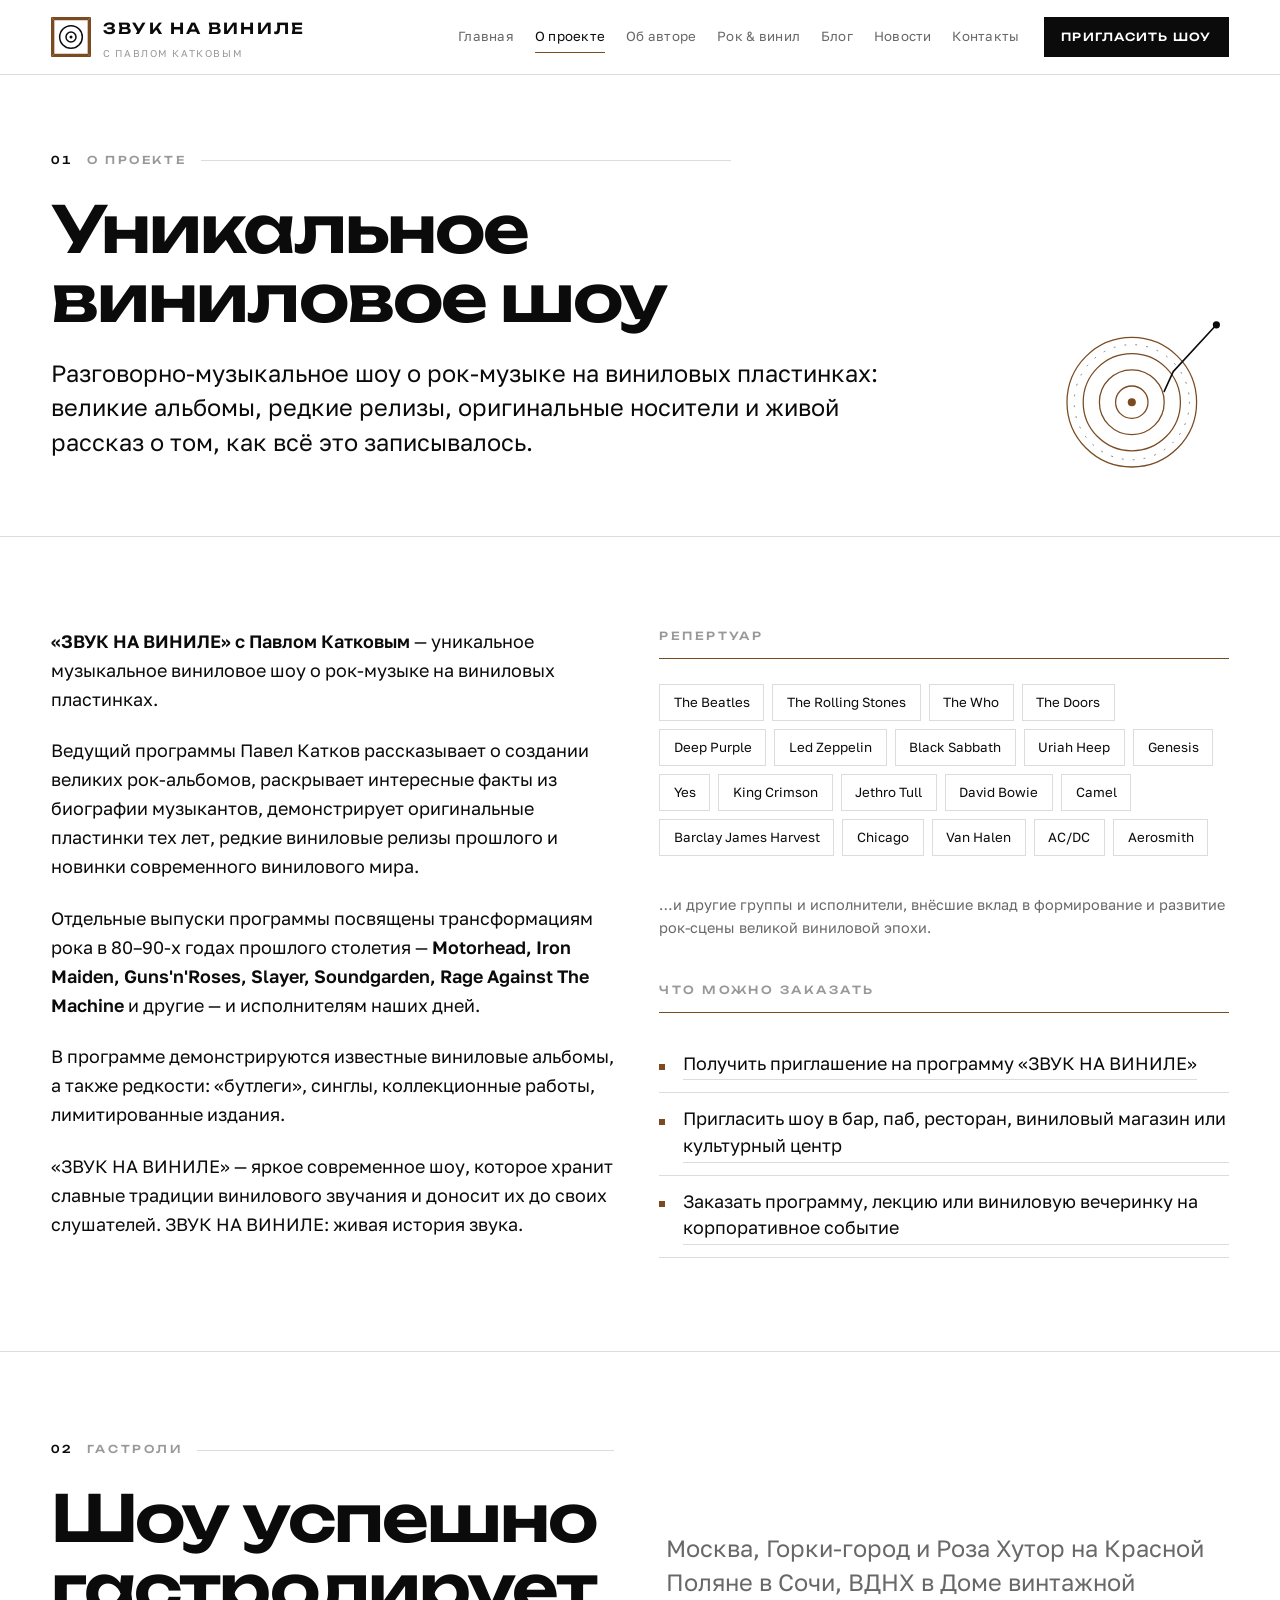
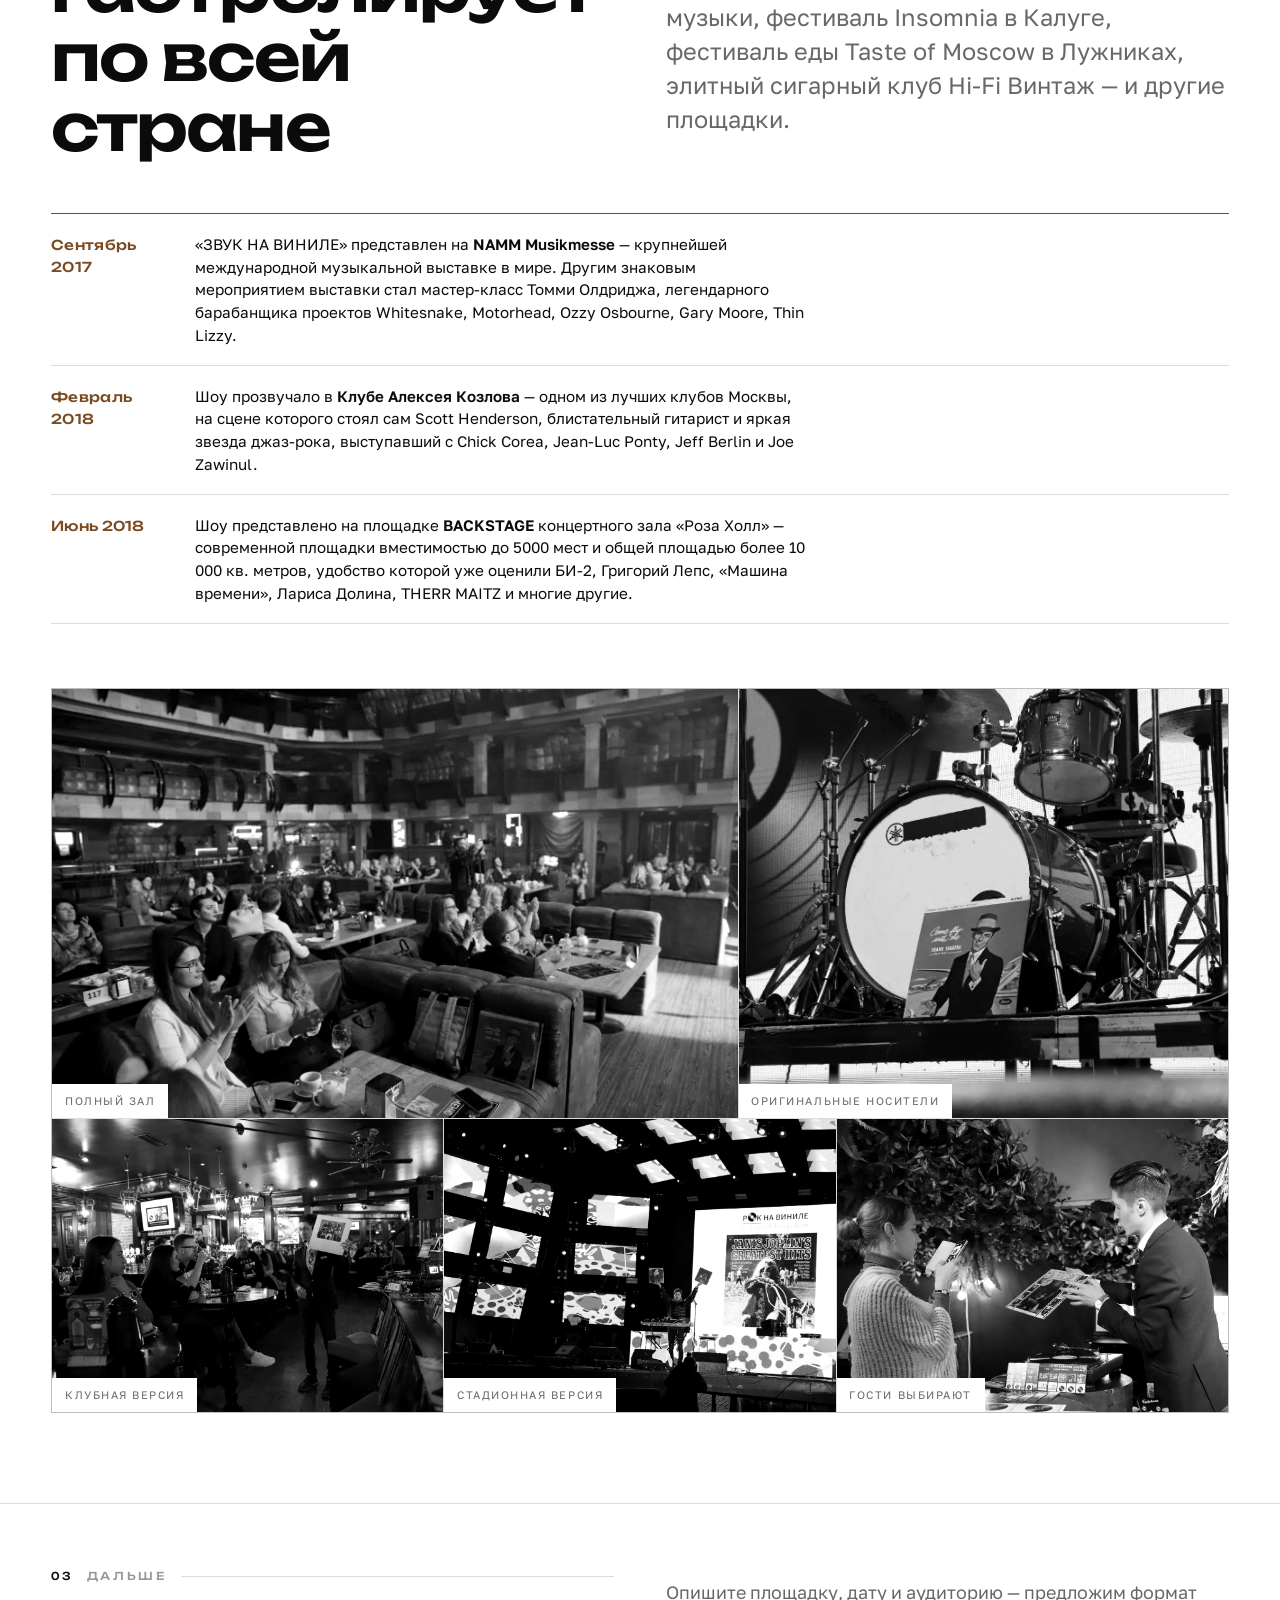
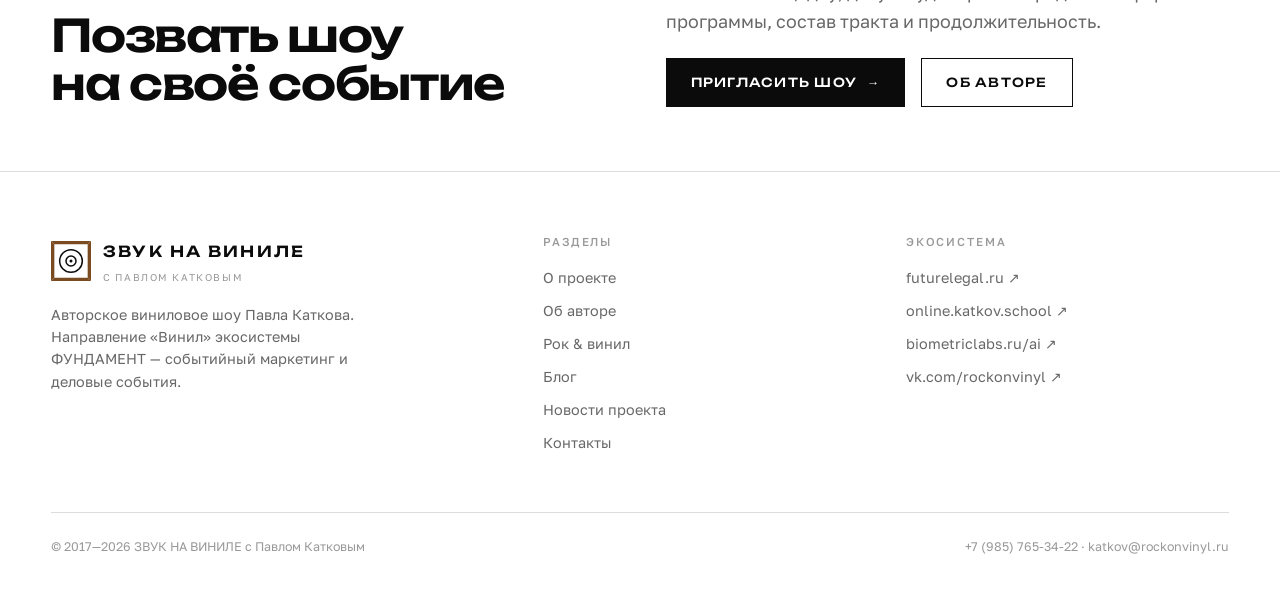
==== commit 2f411bfc: "Fix the two failures that made the live site look broken 1. Белый лист без JavaScript. `.rise{opacit" ====
--- a/about.html
+++ b/about.html
@@ -11,10 +11,13 @@
 <meta property="og:image" content="assets/img/show/hall.jpg">
 <meta name="theme-color" content="#FFFFFF">
 <link rel="icon" href="assets/img/logo-sov.svg" type="image/svg+xml">
-<link rel="preconnect" href="https://fonts.googleapis.com">
-<link rel="preconnect" href="https://fonts.gstatic.com" crossorigin>
-<link href="https://fonts.googleapis.com/css2?family=Golos+Text:wght@400;500;600&family=Unbounded:wght@400;500;600&display=swap" rel="stylesheet">
+<link rel="stylesheet" href="assets/css/fonts.css">
 <link rel="stylesheet" href="assets/css/style.css">
+<script>
+/* Прятать секции до прокрутки разрешаем только при живом JavaScript.
+   Класс снимается обратно сразу после main.js, если тот не отозвался. */
+(function(d){var h=d.documentElement;h.className+=(h.className?" ":"")+"js-anim";})(document);
+</script>
 </head>
 <body>
 
@@ -261,5 +264,12 @@
 </footer>
 
 <script src="assets/js/main.js"></script>
+<script>
+/* Исполняется сразу после main.js: обычный <script src> блокирующий,
+   поэтому если файл вырезал блокировщик, он не догрузился или упал с ошибкой —
+   класса js-ready нет, и мы возвращаем странице полную видимость. */
+(function(d){var h=d.documentElement;
+if(h.className.indexOf("js-ready")<0){h.className=h.className.replace(/\s*js-anim/,"");}})(document);
+</script>
 </body>
 </html>
--- a/assets/css/fonts.css
+++ b/assets/css/fonts.css
@@ -0,0 +1,84 @@
+/* Шрифты экосистемы ФУНДАМЕНТ, размещённые локально.
+   Google Fonts недоступны или медленны у части читателей, а без Unbounded
+   заголовок-плакат растягивает подставной шрифт и вёрстка едет.
+   Начертания переменные (400–600), подмножества — как у Google. */
+
+/* Golos Text · cyrillic-ext */
+@font-face{
+  font-family:"Golos Text";
+  font-style:normal;
+  font-weight:400 600;
+  font-display:swap;
+  src:url("../fonts/golos-text-cyrillic-ext.woff2") format("woff2");
+  unicode-range:U+0460-052F, U+1C80-1C8A, U+20B4, U+2DE0-2DFF, U+A640-A69F, U+FE2E-FE2F;
+}
+
+/* Golos Text · cyrillic */
+@font-face{
+  font-family:"Golos Text";
+  font-style:normal;
+  font-weight:400 600;
+  font-display:swap;
+  src:url("../fonts/golos-text-cyrillic.woff2") format("woff2");
+  unicode-range:U+0301, U+0400-045F, U+0490-0491, U+04B0-04B1, U+2116;
+}
+
+/* Golos Text · latin-ext */
+@font-face{
+  font-family:"Golos Text";
+  font-style:normal;
+  font-weight:400 600;
+  font-display:swap;
+  src:url("../fonts/golos-text-latin-ext.woff2") format("woff2");
+  unicode-range:U+0100-02BA, U+02BD-02C5, U+02C7-02CC, U+02CE-02D7, U+02DD-02FF, U+0304, U+0308, U+0329, U+1D00-1DBF, U+1E00-1E9F, U+1EF2-1EFF, U+2020, U+20A0-20AB, U+20AD-20C0, U+2113, U+2C60-2C7F, U+A720-A7FF;
+}
+
+/* Golos Text · latin */
+@font-face{
+  font-family:"Golos Text";
+  font-style:normal;
+  font-weight:400 600;
+  font-display:swap;
+  src:url("../fonts/golos-text-latin.woff2") format("woff2");
+  unicode-range:U+0000-00FF, U+0131, U+0152-0153, U+02BB-02BC, U+02C6, U+02DA, U+02DC, U+0304, U+0308, U+0329, U+2000-206F, U+20AC, U+2122, U+2191, U+2193, U+2212, U+2215, U+FEFF, U+FFFD;
+}
+
+/* Unbounded · cyrillic-ext */
+@font-face{
+  font-family:"Unbounded";
+  font-style:normal;
+  font-weight:400 600;
+  font-display:swap;
+  src:url("../fonts/unbounded-cyrillic-ext.woff2") format("woff2");
+  unicode-range:U+0460-052F, U+1C80-1C8A, U+20B4, U+2DE0-2DFF, U+A640-A69F, U+FE2E-FE2F;
+}
+
+/* Unbounded · cyrillic */
+@font-face{
+  font-family:"Unbounded";
+  font-style:normal;
+  font-weight:400 600;
+  font-display:swap;
+  src:url("../fonts/unbounded-cyrillic.woff2") format("woff2");
+  unicode-range:U+0301, U+0400-045F, U+0490-0491, U+04B0-04B1, U+2116;
+}
+
+/* Unbounded · latin-ext */
+@font-face{
+  font-family:"Unbounded";
+  font-style:normal;
+  font-weight:400 600;
+  font-display:swap;
+  src:url("../fonts/unbounded-latin-ext.woff2") format("woff2");
+  unicode-range:U+0100-02BA, U+02BD-02C5, U+02C7-02CC, U+02CE-02D7, U+02DD-02FF, U+0304, U+0308, U+0329, U+1D00-1DBF, U+1E00-1E9F, U+1EF2-1EFF, U+2020, U+20A0-20AB, U+20AD-20C0, U+2113, U+2C60-2C7F, U+A720-A7FF;
+}
+
+/* Unbounded · latin */
+@font-face{
+  font-family:"Unbounded";
+  font-style:normal;
+  font-weight:400 600;
+  font-display:swap;
+  src:url("../fonts/unbounded-latin.woff2") format("woff2");
+  unicode-range:U+0000-00FF, U+0131, U+0152-0153, U+02BB-02BC, U+02C6, U+02DA, U+02DC, U+0304, U+0308, U+0329, U+2000-206F, U+20AC, U+2122, U+2191, U+2193, U+2212, U+2215, U+FEFF, U+FFFD;
+}
--- a/assets/css/style.css
+++ b/assets/css/style.css
@@ -84,7 +84,8 @@
   display:flex; align-items:center; gap:.9rem;
   margin:0 0 1.6rem;
 }
-.eyebrow::after{ content:""; flex:1; height:1px; background:var(--ink-14); }
+/* min-width страхует от подставного шрифта: линейка не съедает строку и не исчезает */
+.eyebrow::after{ content:""; flex:1 1 2rem; min-width:1.5rem; height:1px; background:var(--ink-14); }
 .eyebrow .idx{ color:var(--ink); font-variant-numeric:tabular-nums; }
 .lede{ font-size:var(--step-1); line-height:1.45; color:var(--ink); max-width:56ch; }
 .muted{ color:var(--ink-60); }
@@ -137,16 +138,24 @@
 .burger[aria-expanded="true"] span:nth-child(3){ transform:translateY(-6.5px) rotate(-45deg); }
 
 @media (max-width:1080px){
-  .nav{
-    position:fixed; inset:74px 0 auto; background:var(--paper);
+  /* Без скрипта бургер бесполезен: показываем меню обычной строкой,
+     чтобы по сайту можно было ходить и с выключенным JS. */
+  .top__in{ height:auto; flex-wrap:wrap; padding-block:.9rem; gap:.9rem 1.2rem; }
+  .nav{ width:100%; margin-left:0; flex-wrap:wrap; gap:.2rem 1.1rem; }
+  .nav a{ font-size:.92rem; }
+  .top__in .btn{ display:none; }
+
+  /* Скрипт жив — возвращаем бургер и выпадающую панель. */
+  .js-anim .top__in{ height:74px; flex-wrap:nowrap; padding-block:0; gap:1.5rem; }
+  .js-anim .burger{ display:block; }
+  .js-anim .nav{
+    position:fixed; inset:74px 0 auto; width:auto; background:var(--paper);
     flex-direction:column; gap:0; padding:1rem var(--gutter) 2rem;
     border-bottom:var(--rule); transform:translateY(-8px); opacity:0;
     pointer-events:none; transition:opacity .22s var(--ease), transform .22s var(--ease);
   }
-  .nav.is-open{ opacity:1; transform:none; pointer-events:auto; }
-  .nav a{ font-size:1.05rem; padding:.85rem 0; border-bottom:var(--rule); color:var(--ink); }
-  .burger{ display:block; }
-  .top__in .btn{ display:none; }
+  .js-anim .nav.is-open{ opacity:1; transform:none; pointer-events:auto; }
+  .js-anim .nav a{ font-size:1.05rem; padding:.85rem 0; border-bottom:var(--rule); color:var(--ink); }
 }
 
 /* =====================  КНОПКИ  ===================== */
@@ -454,11 +463,17 @@
 .d4{ animation-delay:.44s } .d5{ animation-delay:.57s } .d6{ animation-delay:.7s }
 .d7{ animation-delay:.83s } .d8{ animation-delay:.96s }
 
-/* =====================  ПОЯВЛЕНИЕ  ===================== */
-.rise{ opacity:0; transform:translateY(14px); transition:opacity .5s var(--ease), transform .5s var(--ease); }
-.rise.in{ opacity:1; transform:none; }
+/* =====================  ПОЯВЛЕНИЕ  =====================
+   Контент виден ВСЕГДА. Прятать его до прокрутки разрешено только тогда,
+   когда скрипт жив и подтвердил это классом js-anim на <html>.
+   Если JS отключён, вырезан блокировщиком или main.js не догрузился —
+   класса нет (или он снят по таймауту), и страница просто статична.
+   Раньше здесь было безусловное opacity:0 — и весь сайт ниже первого
+   экрана превращался в белый лист. Не повторять. */
+.js-anim .rise{ opacity:0; transform:translateY(14px); transition:opacity .5s var(--ease), transform .5s var(--ease); }
+.js-anim .rise.in{ opacity:1; transform:none; }
 @media (prefers-reduced-motion: reduce){
-  .rise{ opacity:1; transform:none; transition:none; }
+  .js-anim .rise{ opacity:1; transform:none; transition:none; }
   .draw{ stroke-dasharray:none; stroke-dashoffset:0; animation:none; }
   .spin,.spin-r,.spin-lp{ animation:none; }
 }
